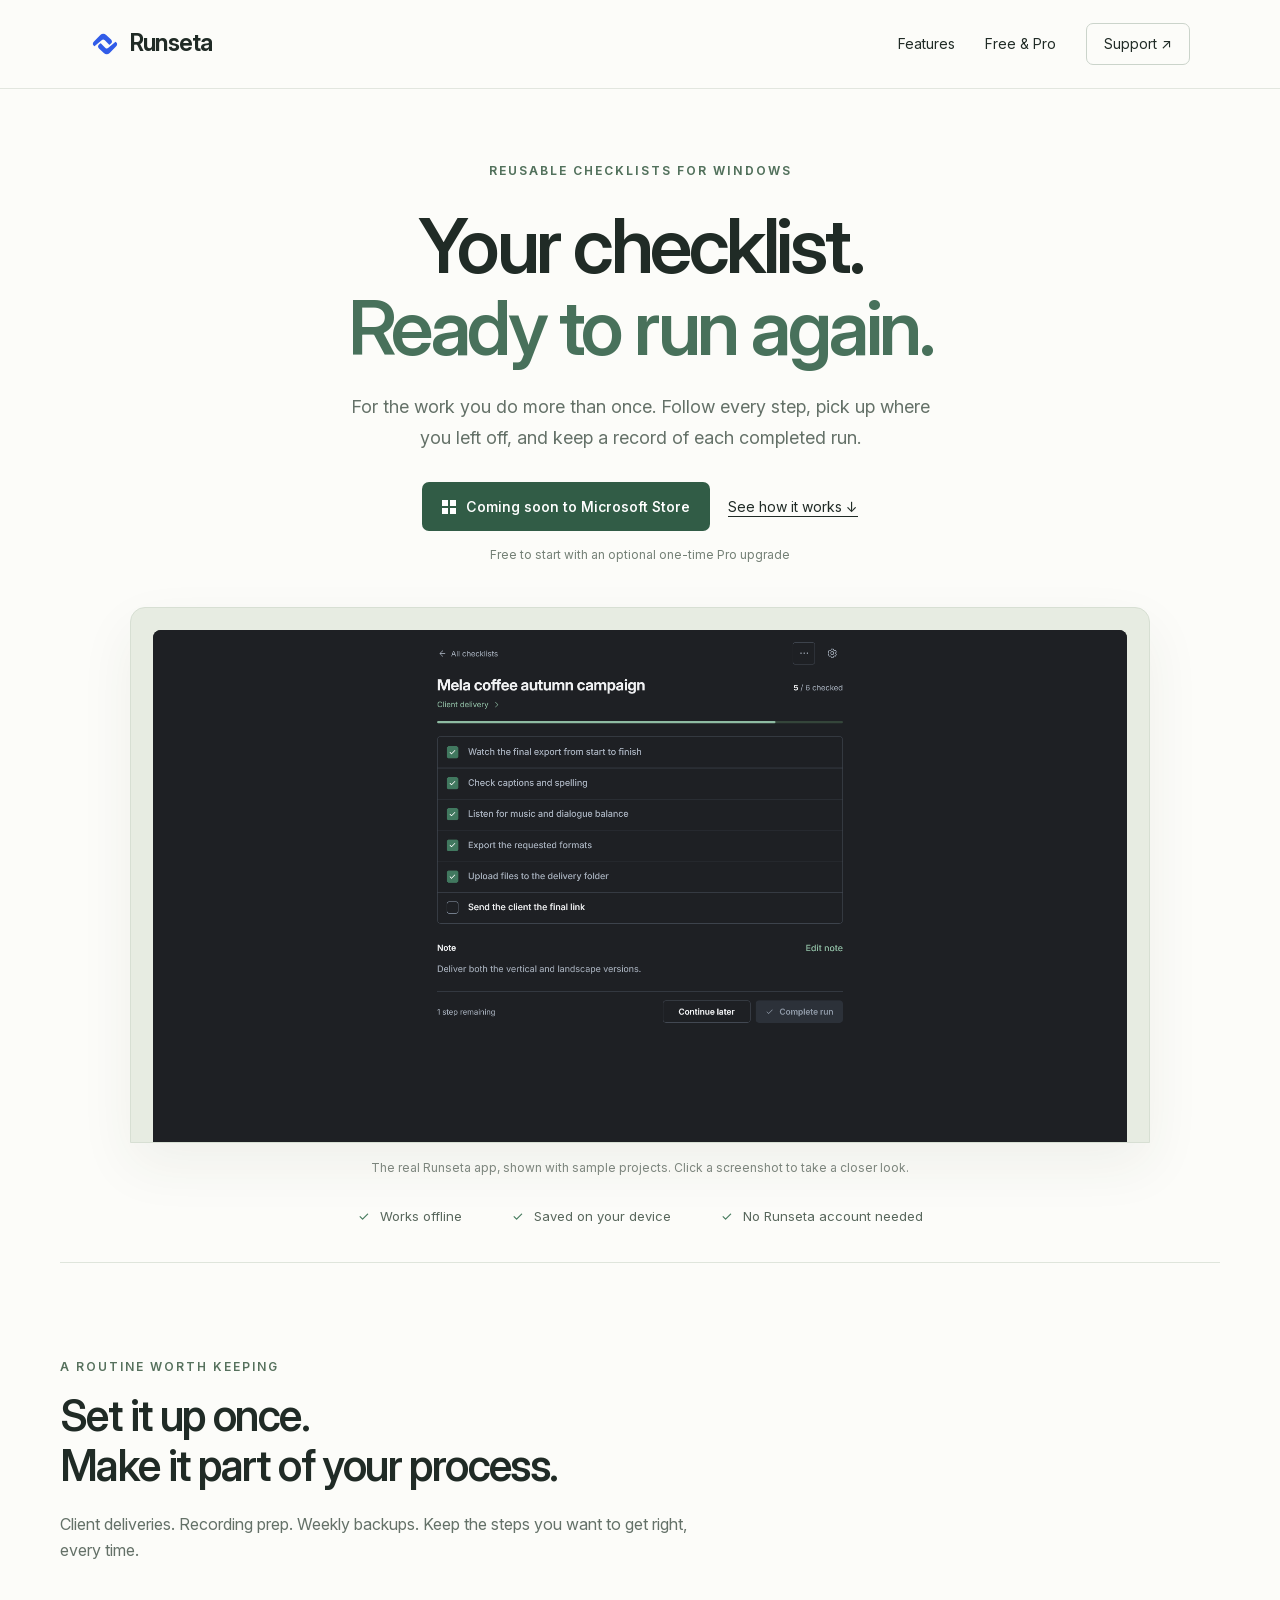
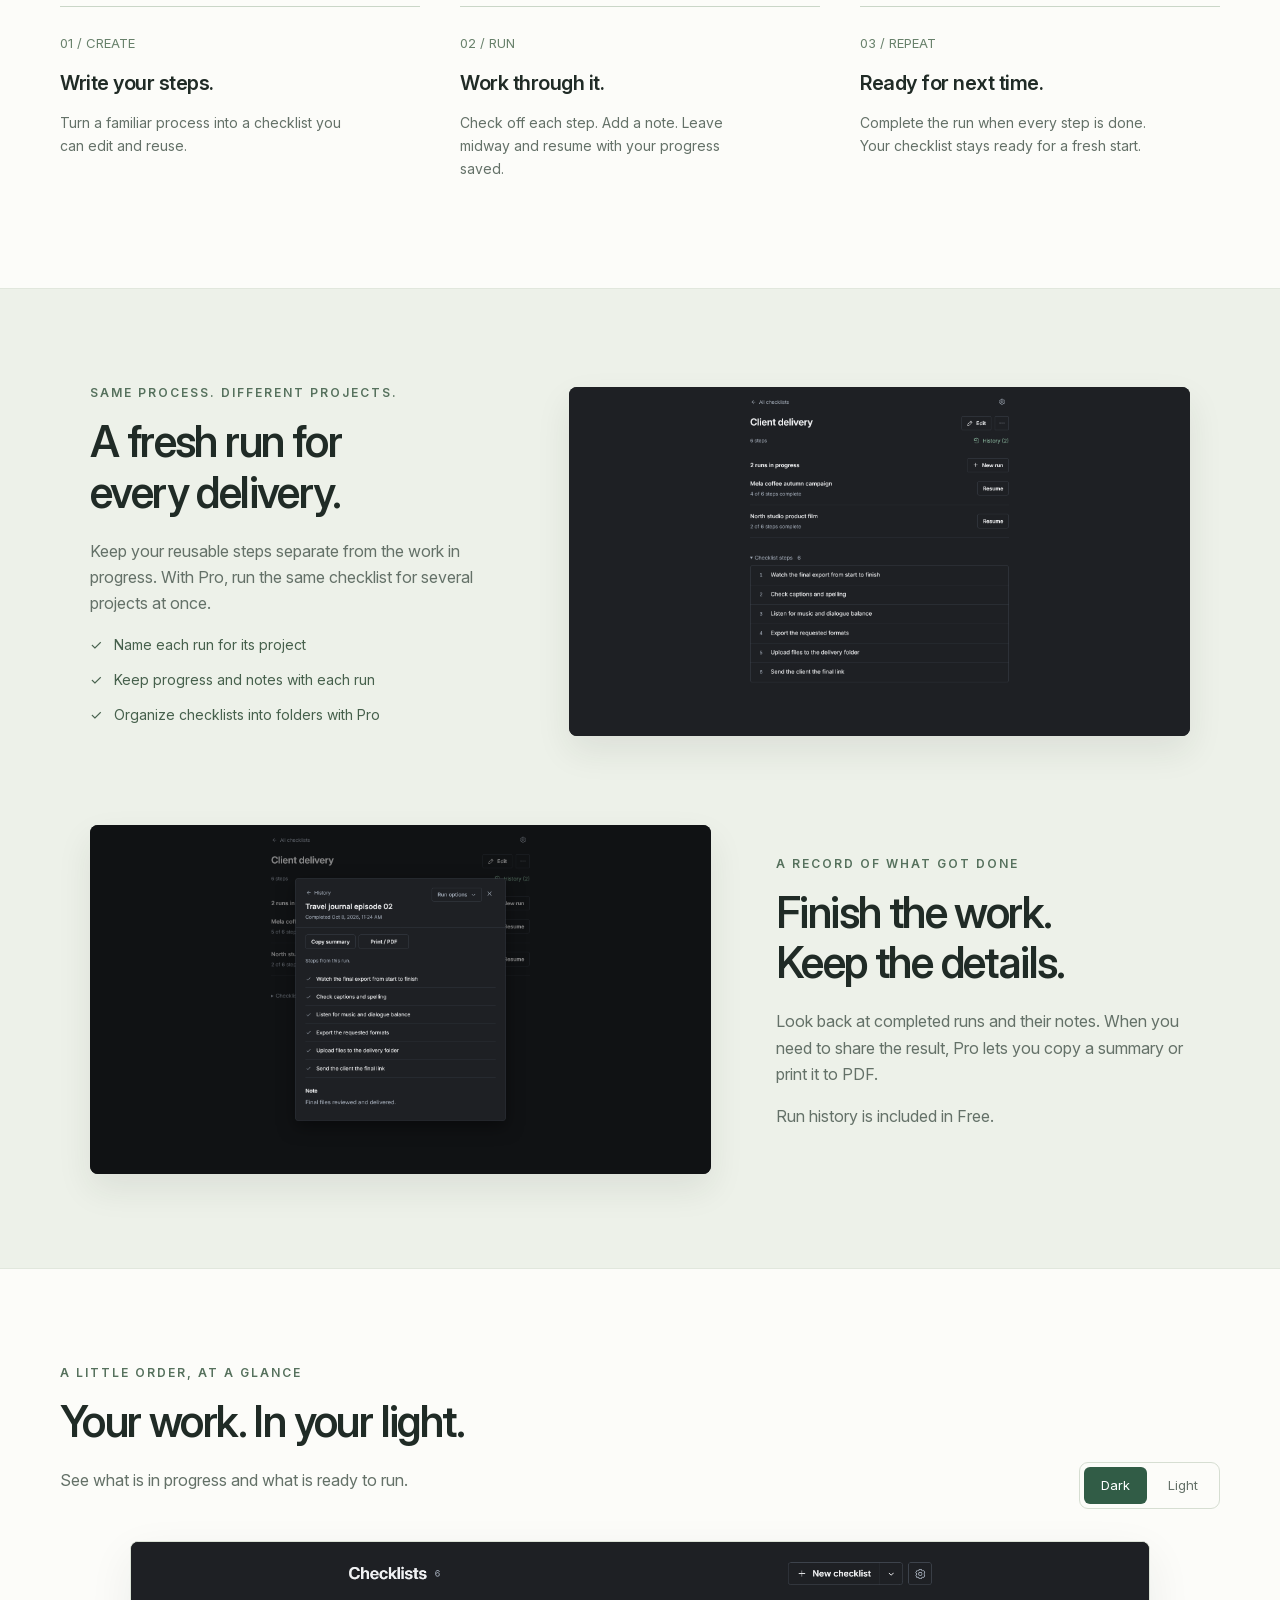
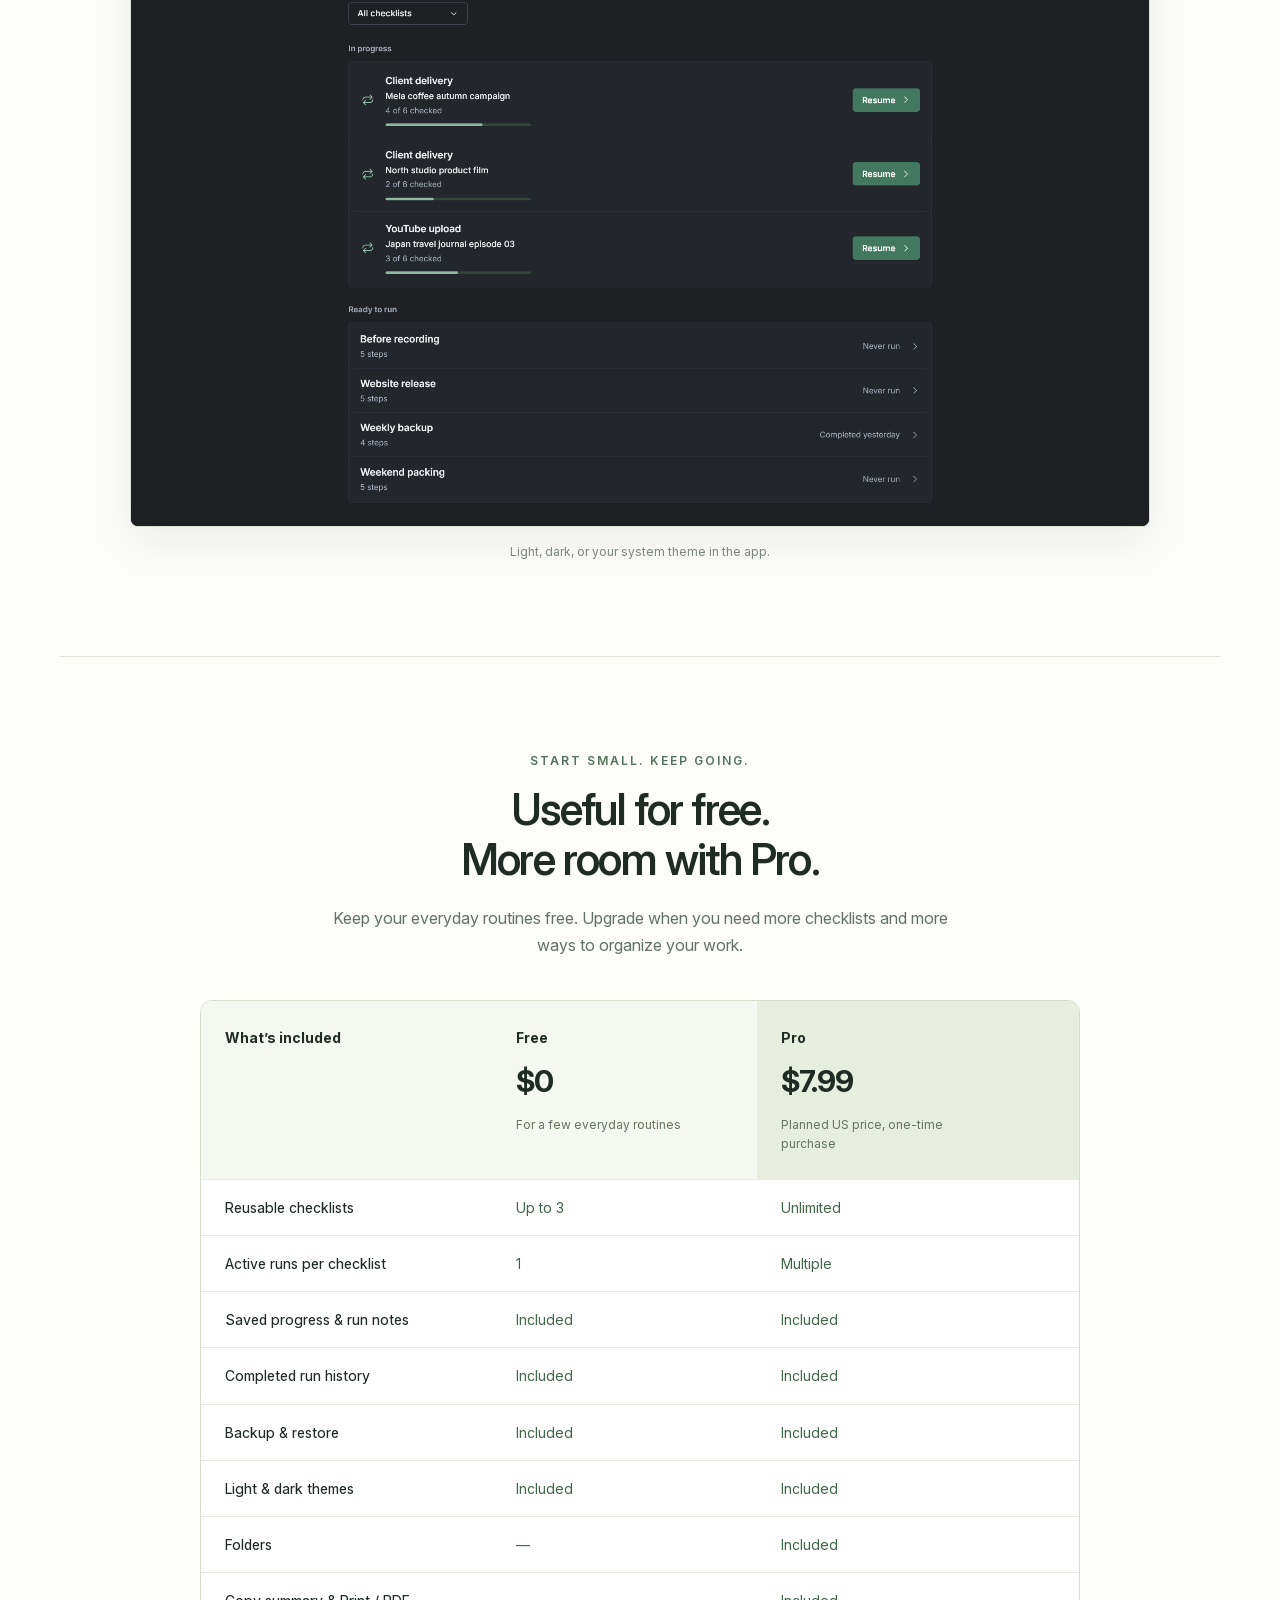
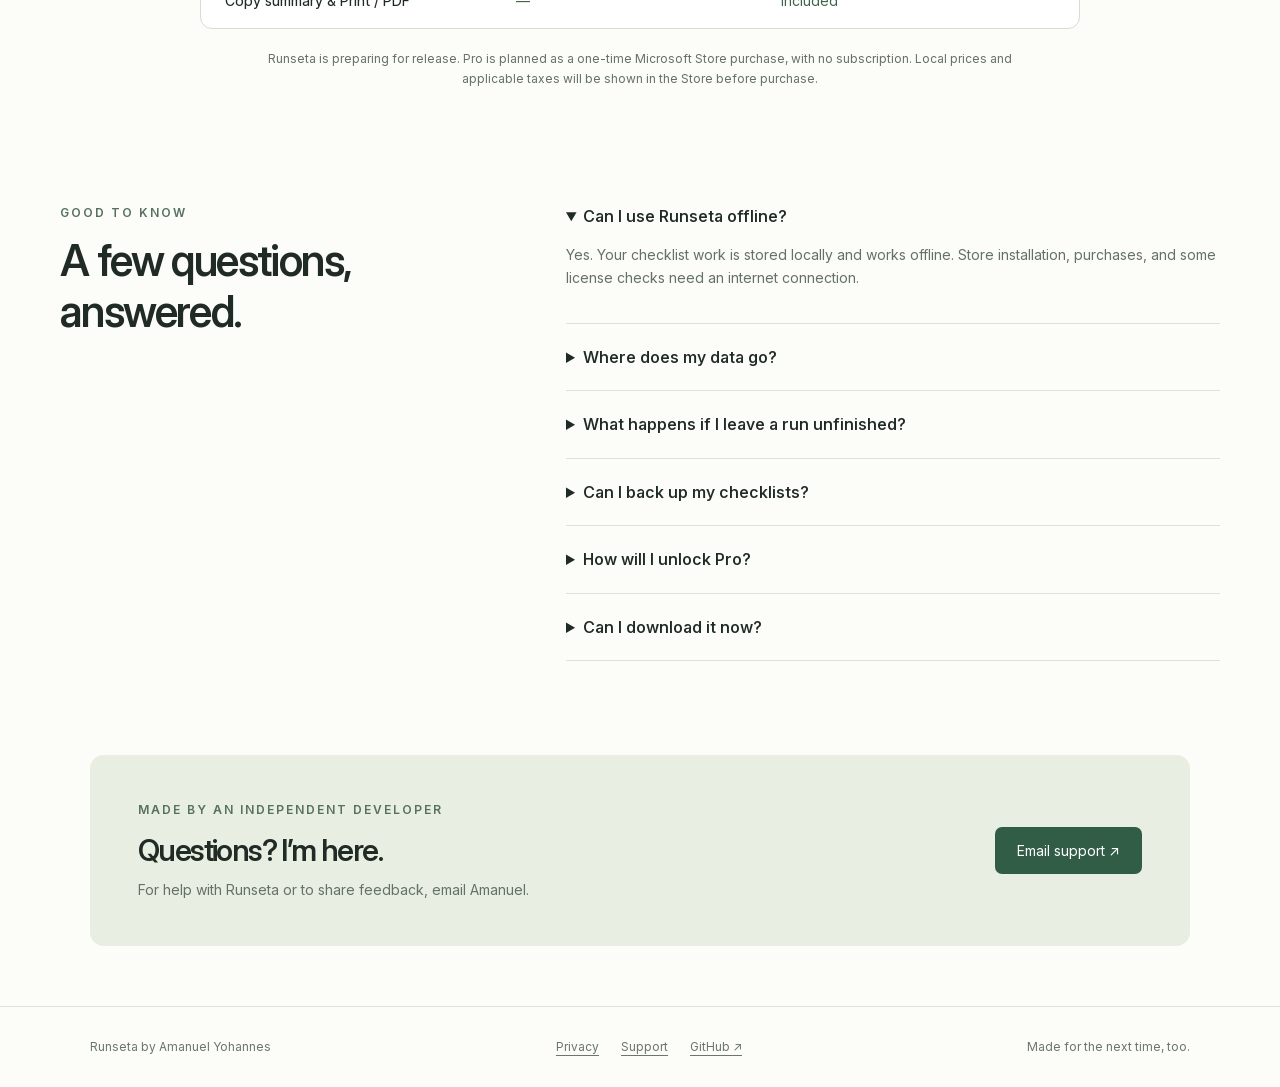
==== index.html @ ca00a410 "Add Runseta product website, screenshots and privacy policy" ====
<!doctype html><html lang="en"><head><meta charset="utf-8"><meta name="viewport" content="width=device-width,initial-scale=1"><meta name="description" content="Runseta is a reusable checklist app for Windows. Save progress, repeat your routines, and review completed runs."><meta name="theme-color" content="#fcfcf9"><title>Runseta — Your checklist. Ready to run again.</title><link rel="icon" href="assets/runseta.svg" type="image/svg+xml"><link rel="stylesheet" href="styles.css"></head><body><a class="skip" href="#main">Skip to content</a><header><nav class="wrap" aria-label="Main navigation"><a class="brand" href="index.html"><img src="assets/runseta.svg" alt="" width="30" height="30">Runseta</a><div class="navlinks"><a href="index.html#features">Features</a><a href="index.html#pricing">Free & Pro</a><a class="navsupport" href="index.html#support">Support ↗</a></div></nav></header><main id="main"><section class="hero wrap"><div class="eyebrow">Reusable checklists for Windows</div><h1>Your checklist.<br><span>Ready to run again.</span></h1><p class="intro">For the work you do more than once. Follow every step, pick up where you left off, and keep a record of each completed run.</p><div class="actions"><span class="availability"><span class="windows" aria-hidden="true"><i></i><i></i><i></i><i></i></span>Coming soon to Microsoft Store</span><a class="textlink" href="#how-it-works">See how it works ↓</a></div><div class="subtle">Free to start with an optional one-time Pro upgrade</div><div class="hero-visual"><button class="screenshot" data-zoom="assets/run.png" aria-label="Enlarge screenshot: An active client delivery run with five of six steps checked and a delivery note"><img src="assets/run.png" alt="An active client delivery run with five of six steps checked and a delivery note" loading="lazy"></button></div><p class="caption">The real Runseta app, shown with sample projects. Click a screenshot to take a closer look.</p><div class="promise"><span>Works offline</span><span>Saved on your device</span><span>No Runseta account needed</span></div></section><section id="how-it-works" class="section wrap"><div class="section-head"><div class="kicker">A routine worth keeping</div><h2>Set it up once.<br>Make it part of your process.</h2><p>Client deliveries. Recording prep. Weekly backups. Keep the steps you want to get right, every time.</p></div><div class="steps"><article class="step"><span class="number">01 / CREATE</span><h3>Write your steps.</h3><p>Turn a familiar process into a checklist you can edit and reuse.</p></article><article class="step"><span class="number">02 / RUN</span><h3>Work through it.</h3><p>Check off each step. Add a note. Leave midway and resume with your progress saved.</p></article><article class="step"><span class="number">03 / REPEAT</span><h3>Ready for next time.</h3><p>Complete the run when every step is done. Your checklist stays ready for a fresh start.</p></article></div></section><section id="features" class="section feature-band"><div class="wrap"><article class="feature"><div class="feature-copy"><div class="kicker">Same process. Different projects.</div><h2>A fresh run for<br>every delivery.</h2><p>Keep your reusable steps separate from the work in progress. With Pro, run the same checklist for several projects at once.</p><ul><li>Name each run for its project</li><li>Keep progress and notes with each run</li><li>Organize checklists into folders with Pro</li></ul></div><button class="screenshot" data-zoom="assets/details.png" aria-label="Enlarge screenshot: Client delivery checklist with two separate project runs and reusable steps"><img src="assets/details.png" alt="Client delivery checklist with two separate project runs and reusable steps" loading="lazy"></button></article><article class="feature reverse"><button class="screenshot" data-zoom="assets/history.png" aria-label="Enlarge screenshot: Completed run showing all checked steps, a note, Copy summary and Print / PDF"><img src="assets/history.png" alt="Completed run showing all checked steps, a note, Copy summary and Print / PDF" loading="lazy"></button><div class="feature-copy"><div class="kicker">A record of what got done</div><h2>Finish the work.<br>Keep the details.</h2><p>Look back at completed runs and their notes. When you need to share the result, Pro lets you copy a summary or print it to PDF.</p><p>Run history is included in Free.</p></div></article></div></section><section class="section wrap gallery"><div class="galleryhead"><div class="section-head"><div class="kicker">A little order, at a glance</div><h2>Your work. In your light.</h2><p>See what is in progress and what is ready to run.</p></div><div class="theme-controls" aria-label="Screenshot appearance"><button data-theme="dark" aria-pressed="true">Dark</button><button data-theme="light" aria-pressed="false">Light</button></div></div><button id="home-shot" class="screenshot" data-zoom="assets/home-dark.png" aria-label="Enlarge dark theme home screenshot"><img id="home-image" src="assets/home-dark.png" alt="Runseta home in dark theme showing active projects and ready checklists" loading="lazy"></button><p class="caption">Light, dark, or your system theme in the app.</p></section><section id="pricing" class="section wrap pricing"><div class="section-head"><div class="kicker">Start small. Keep going.</div><h2>Useful for free.<br>More room with Pro.</h2><p>Keep your everyday routines free. Upgrade when you need more checklists and more ways to organize your work.</p></div><div class="tablebox"><table><thead><tr><th scope="col">What’s included</th><th scope="col">Free<span class="price">$0</span><small>For a few everyday routines</small></th><th scope="col">Pro<span class="price">$7.99</span><small>Planned US price, one-time purchase</small></th></tr></thead><tbody><tr><th scope="row">Reusable checklists</th><td>Up to 3</td><td>Unlimited</td></tr><tr><th scope="row">Active runs per checklist</th><td>1</td><td>Multiple</td></tr><tr><th scope="row">Saved progress & run notes</th><td>Included</td><td>Included</td></tr><tr><th scope="row">Completed run history</th><td>Included</td><td>Included</td></tr><tr><th scope="row">Backup & restore</th><td>Included</td><td>Included</td></tr><tr><th scope="row">Light & dark themes</th><td>Included</td><td>Included</td></tr><tr><th scope="row">Folders</th><td>—</td><td>Included</td></tr><tr><th scope="row">Copy summary & Print / PDF</th><td>—</td><td>Included</td></tr></tbody></table></div><p class="pricingnote">Runseta is preparing for release. Pro is planned as a one-time Microsoft Store purchase, with no subscription. Local prices and applicable taxes will be shown in the Store before purchase.</p></section><section class="section wrap faq"><div><div class="kicker">Good to know</div><h2>A few questions,<br>answered.</h2></div><div><details open><summary>Can I use Runseta offline?</summary><p>Yes. Your checklist work is stored locally and works offline. Store installation, purchases, and some license checks need an internet connection.</p></details><details><summary>Where does my data go?</summary><p>Your checklists, notes, and run history stay on your device. Runseta does not automatically upload that content to a developer server and does not have its own cloud sync. See the <a href="privacy.html">privacy policy</a> for details.</p></details><details><summary>What happens if I leave a run unfinished?</summary><p>Your progress is saved. Come back and resume the run when you are ready. A run can only be completed after every step is checked.</p></details><details><summary>Can I back up my checklists?</summary><p>Yes. Backup and restore are available in both Free and Pro. Keep your exported backup somewhere safe if you want to restore your data later.</p></details><details><summary>How will I unlock Pro?</summary><p>After release, use the upgrade option inside Runseta to purchase Pro through Microsoft Store. The app checks your Store license to unlock the Pro features.</p></details><details><summary>Can I download it now?</summary><p>The Microsoft Store release is being prepared. This page will link to the listing when it is available publicly.</p></details></div></section><section id="support" class="wrap"><div class="support"><div><div class="kicker">Made by an independent developer</div><h2>Questions? I’m here.</h2><p>For help with Runseta or to share feedback, email Amanuel.</p></div><a href="mailto:serviceamanuel@gmail.com?subject=Runseta%20support">Email support ↗</a></div></section></main><dialog id="viewer" aria-label="Enlarged Runseta screenshot"><button id="close-viewer" autofocus>Close ×</button><img id="viewer-image" alt=""></dialog><footer><div class="wrap footerline"><span>Runseta by Amanuel Yohannes</span><div class="footerlinks"><a href="privacy.html">Privacy</a><a href="mailto:serviceamanuel@gmail.com">Support</a><a href="https://github.com/zematools">GitHub ↗</a></div><span>Made for the next time, too.</span></div></footer><script src="site.js" defer></script></body></html>
---- styles.css ----
@font-face{font-family:Inter;src:url(assets/InterVariable.woff2) format('woff2');font-display:swap}*{box-sizing:border-box}html{scroll-behavior:smooth;scroll-padding-top:100px}body{margin:0;background:#fcfcf9;color:#202b26;font-family:Inter,Segoe UI,sans-serif;font-size:16px;line-height:1.65}a{color:inherit;text-underline-offset:4px}button{font:inherit;cursor:pointer}img{max-width:100%;display:block}button,a{-webkit-tap-highlight-color:transparent}a:focus-visible,button:focus-visible,summary:focus-visible{outline:3px solid #315ce8;outline-offset:5px}.wrap{max-width:1160px;margin:auto;padding:0 30px}.skip{position:absolute;left:20px;top:-100px;background:white;padding:12px;z-index:10}.skip:focus{top:15px}header{border-bottom:1px solid #e2e6df;background:#fcfcf9}nav{height:88px;display:flex;align-items:center;justify-content:space-between;gap:20px}.brand{display:flex;align-items:center;gap:10px;text-decoration:none;font-weight:650;font-size:23px;letter-spacing:-.8px}.brand img{width:30px;height:30px}.navlinks{display:flex;align-items:center;gap:30px;font-size:14px}.navlinks a{text-decoration:none}.navlinks a:hover{color:#3d715b}.navlinks .navsupport{border:1px solid #cbd4cb;border-radius:7px;padding:8px 17px}.hero{text-align:center;padding:72px 0 0}.eyebrow{font-size:12px;font-weight:650;letter-spacing:2px;text-transform:uppercase;color:#52715c}h1{font-size:clamp(44px,6vw,76px);line-height:1.08;letter-spacing:-3.5px;font-weight:580;margin:23px 0}h1 span{color:#48715b}p{color:#647168}.intro{max-width:590px;margin:0 auto;font-size:18px;line-height:1.75}.actions{display:flex;justify-content:center;gap:18px;align-items:center;flex-wrap:wrap;margin:28px 0 14px}.availability{display:inline-flex;align-items:center;gap:10px;background:#315c46;color:white;padding:13px 20px;border-radius:7px;font-size:14px;font-weight:550}.windows{display:grid;grid-template-columns:repeat(2,6px);gap:2px}.windows i{background:currentColor;width:6px;height:6px}.textlink{font-size:14px}.subtle{font-size:12px;color:#748076}.hero-visual{margin:42px auto 0;max-width:1020px;padding:22px 22px 0;border:1px solid #d7dfd3;border-radius:15px 15px 0 0;background:#e7ece2;box-shadow:0 22px 55px #293b2310}.screenshot{width:100%;border:0;padding:0;display:block;background:#1e2023;border-radius:8px;overflow:hidden;text-align:inherit}.hero-visual .screenshot{border-radius:8px 8px 0 0}.hero-visual img{width:100%;aspect-ratio:1.9;object-fit:cover;object-position:top}.caption{text-align:center;font-size:12px;margin:15px 0 0;color:#7c857d}.promise{display:flex;justify-content:center;gap:50px;padding:28px 0 34px;border-bottom:1px solid #dfe5dc;font-size:13px;color:#58675c}.promise span:before{content:'✓';margin-right:10px;color:#407759}.section{padding:94px 0}.section-head{max-width:650px;margin-bottom:42px}.kicker{font-size:12px;text-transform:uppercase;letter-spacing:2px;font-weight:600;color:#56715d;margin-bottom:13px}h2{font-size:clamp(30px,4vw,43px);line-height:1.18;font-weight:570;letter-spacing:-1.6px;margin:0 0 20px}h3{font-size:20px;line-height:1.35;letter-spacing:-.5px;font-weight:600;margin:15px 0 10px}.steps{display:grid;grid-template-columns:repeat(3,1fr);gap:40px}.step{border-top:1px solid #cad6c8;padding-top:22px}.number{font-size:13px;color:#68816b}.step p{font-size:14px;max-width:300px}.feature-band{background:#edf1e9;border-top:1px solid #e1e7dd;border-bottom:1px solid #e1e7dd}.feature{display:grid;grid-template-columns:.8fr 1.2fr;gap:65px;align-items:center}.feature+.feature{margin-top:85px}.feature.reverse{grid-template-columns:1.2fr .8fr}.feature p{font-size:16px}.feature .screenshot{box-shadow:0 15px 35px #25342616}.feature ul{list-style:none;padding:0;font-size:14px;color:#46604c}.feature li{margin:12px 0}.feature li:before{content:'✓';padding-right:12px}.galleryhead{display:flex;align-items:end;justify-content:space-between;gap:20px;margin-bottom:32px}.galleryhead .section-head{margin:0}.theme-controls{display:flex;gap:4px;padding:4px;border:1px solid #d6ded2;border-radius:9px}.theme-controls button{border:0;background:transparent;padding:8px 17px;border-radius:6px;font-size:13px;color:#647168}.theme-controls button[aria-pressed=true]{background:#315c46;color:white}.gallery .screenshot{max-width:1020px;margin:auto;box-shadow:0 15px 45px #20302412;border:1px solid #dbe2d6}.gallery .screenshot img{width:100%}.pricing{border-top:1px solid #dfe5dc}.pricing .section-head{text-align:center;margin:0 auto 42px}.tablebox{max-width:880px;margin:auto;border:1px solid #d5ddcf;border-radius:12px;overflow:hidden;background:white}table{width:100%;border-collapse:collapse;text-align:left;font-size:14px}th,td{padding:16px 24px;border-bottom:1px solid #e7ebe3}thead th{padding:25px 24px;background:#f5f7f1;vertical-align:top}thead th:nth-child(3){background:#e7eedf}th small{display:block;font-weight:400;color:#657460;font-size:12px;max-width:210px}.price{font-size:30px;letter-spacing:-1px;display:block;margin:8px 0}tbody th{font-weight:450}tbody td{color:#426449}tbody tr:last-child>*{border-bottom:0}.pricingnote{text-align:center;font-size:12px;max-width:750px;margin:20px auto 0}.faq{padding-top:20px;display:grid;grid-template-columns:.8fr 1.2fr;gap:70px}.faq details{border-bottom:1px solid #dbe2d6;padding:20px 0}.faq summary{font-weight:550;cursor:pointer;padding-right:15px}.faq details:first-child{padding-top:0}.faq p{font-size:14px}.support{background:#e8eee1;border-radius:14px;padding:45px 48px;display:flex;align-items:center;justify-content:space-between;gap:30px;margin-bottom:60px}.support h2{font-size:30px;margin-bottom:10px}.support p{margin:0;font-size:14px}.support a{white-space:nowrap;background:#315c46;color:white;text-decoration:none;padding:12px 22px;border-radius:7px;font-size:14px}footer{border-top:1px solid #dde4d7;padding:30px 0}.footerline{display:flex;justify-content:space-between;gap:24px;align-items:center;font-size:12px;color:#6c776b}.footerlinks{display:flex;gap:22px}.legal{max-width:780px;margin:auto;padding:70px 30px}.legal h1{font-size:44px;letter-spacing:-2px}.legal h2{font-size:23px;margin-top:35px;letter-spacing:-.5px}.legal p,.legal li{font-size:15px}.legal .kicker{margin-top:25px}dialog{border:0;border-radius:12px;padding:50px 15px 15px;max-width:95vw;max-height:95vh;background:#171b18;color:white}dialog::backdrop{background:#111b16db}dialog img{max-height:80vh;max-width:90vw;object-fit:contain}dialog button{position:absolute;right:16px;top:9px;background:transparent;color:white;border:1px solid #657465;border-radius:5px;padding:4px 12px}.noscript{font-size:12px;text-align:center}@media(max-width:760px){.wrap{padding:0 20px}nav{height:74px}.navlinks{gap:16px}.navlinks .navsupport{display:none}.hero{padding-top:48px}h1{letter-spacing:-2px}.intro{font-size:16px}.hero-visual{padding:10px 10px 0;margin-top:30px}.hero-visual img{aspect-ratio:auto;object-fit:contain}.promise{gap:15px;font-size:11px;flex-wrap:wrap}.section{padding:62px 0}.steps{grid-template-columns:1fr;gap:22px}.step p{max-width:none}.feature,.feature.reverse,.faq{grid-template-columns:1fr;gap:25px}.feature.reverse .feature-copy{grid-row:1}.feature+.feature{margin-top:55px}.galleryhead{align-items:start;flex-direction:column}.support{padding:30px 24px;align-items:start;flex-direction:column}.footerline{align-items:start;flex-direction:column}.tablebox{overflow-x:auto}th,td{padding:14px 12px;font-size:12px}thead th{padding:20px 12px}.price{font-size:25px}.faq{padding-top:10px}.legal h1{font-size:36px}}@media(prefers-reduced-motion:reduce){html{scroll-behavior:auto}}
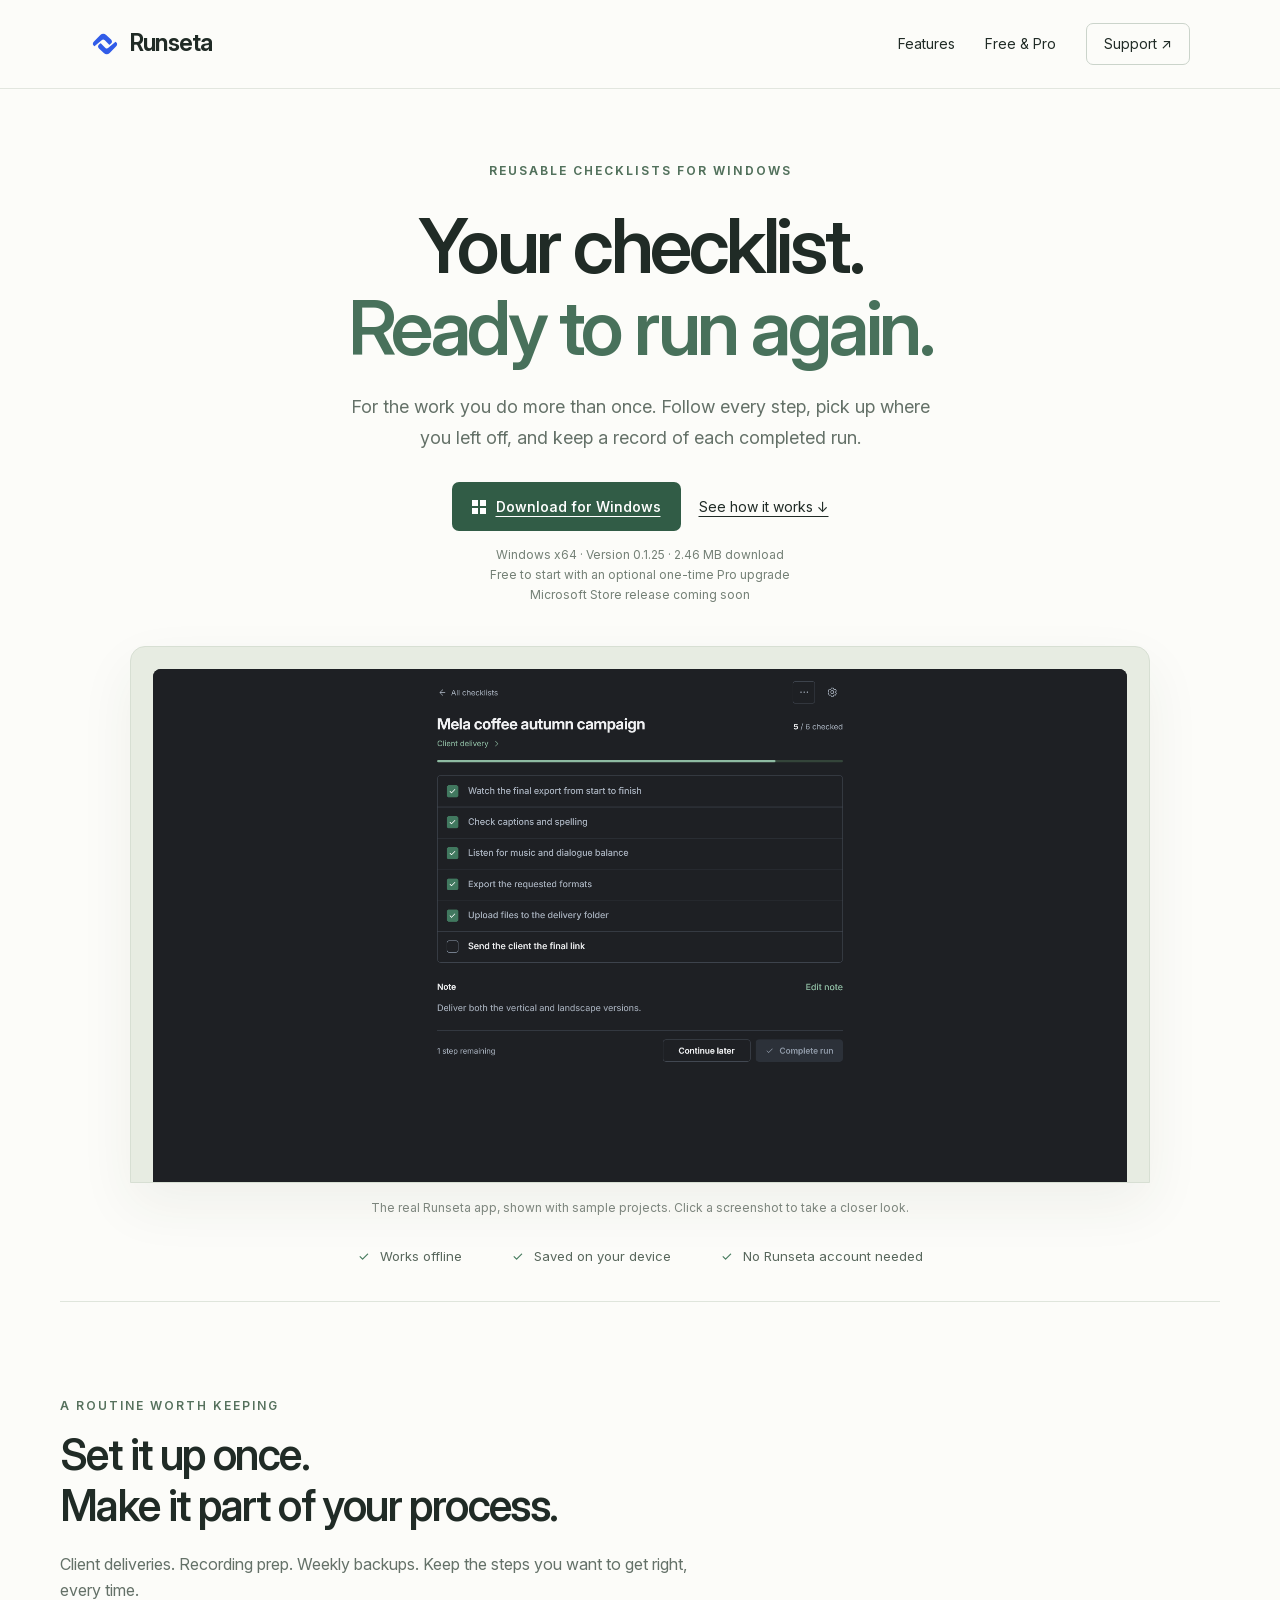
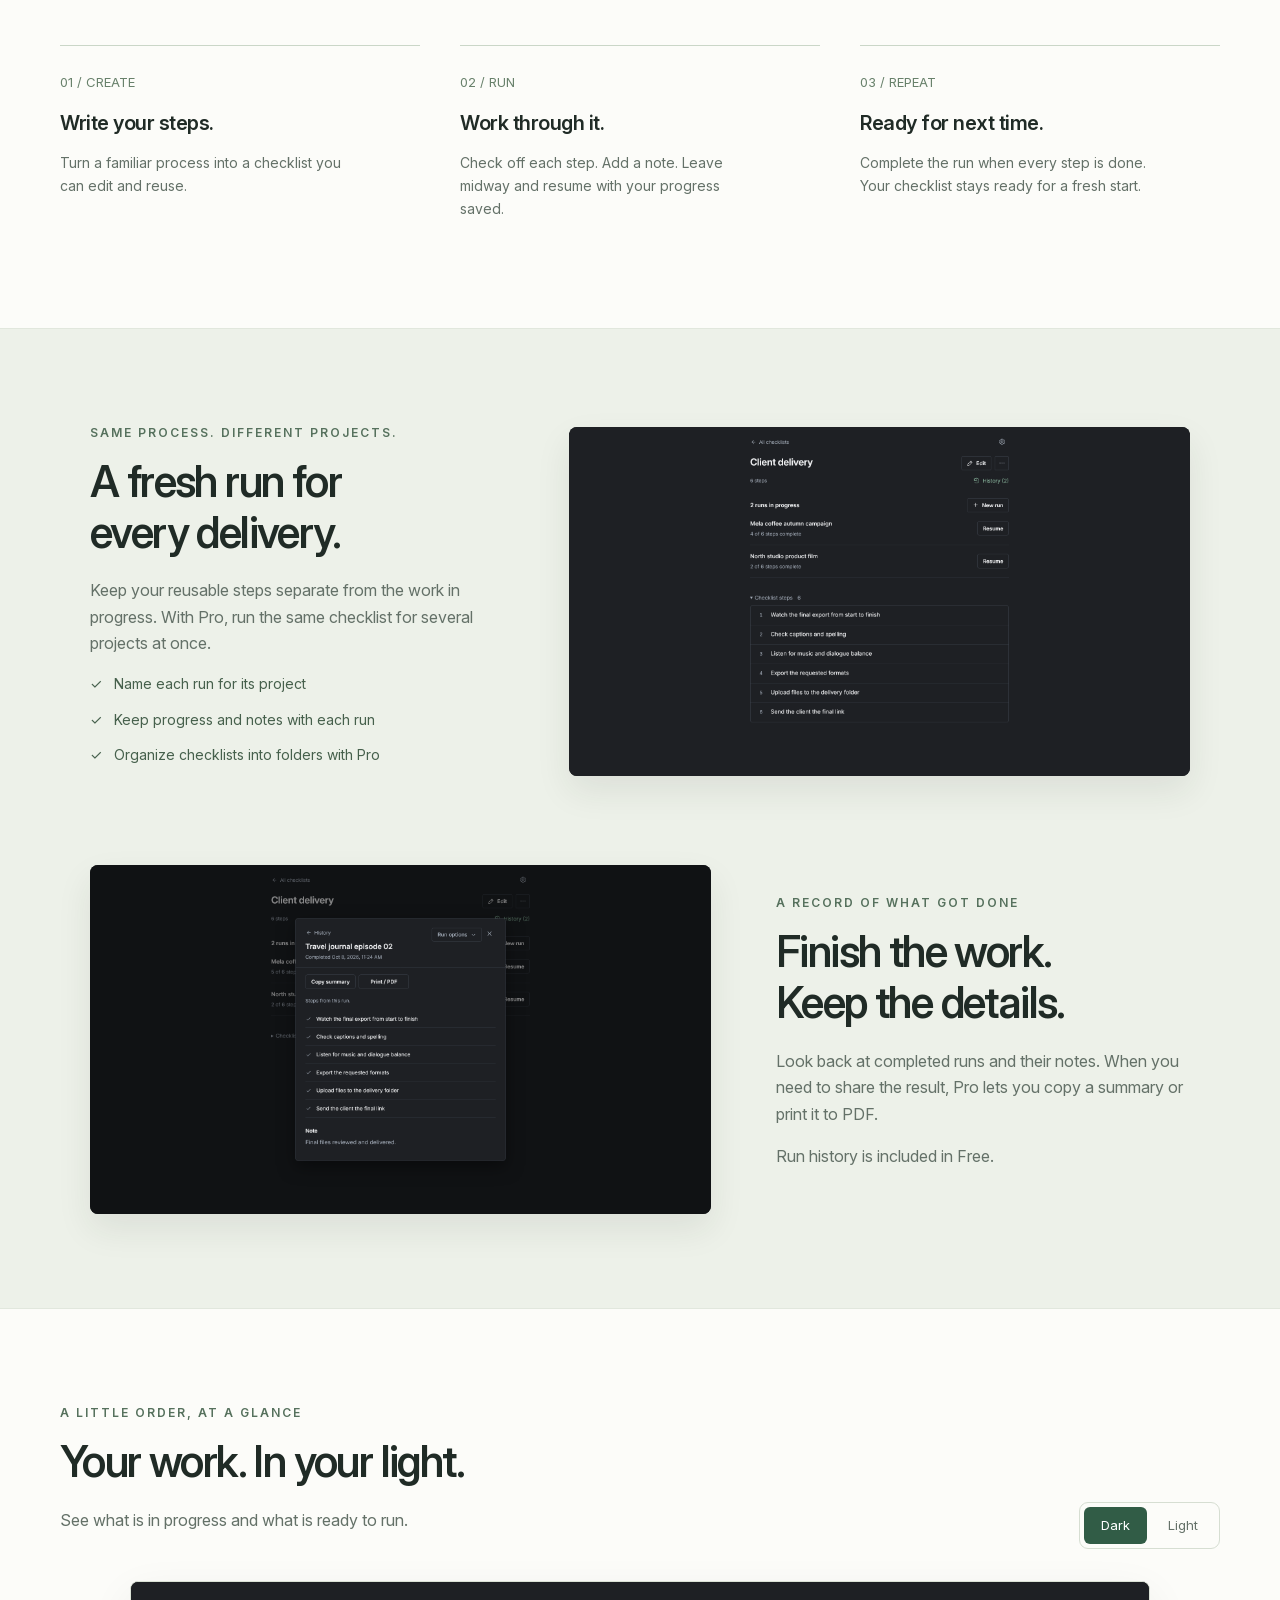
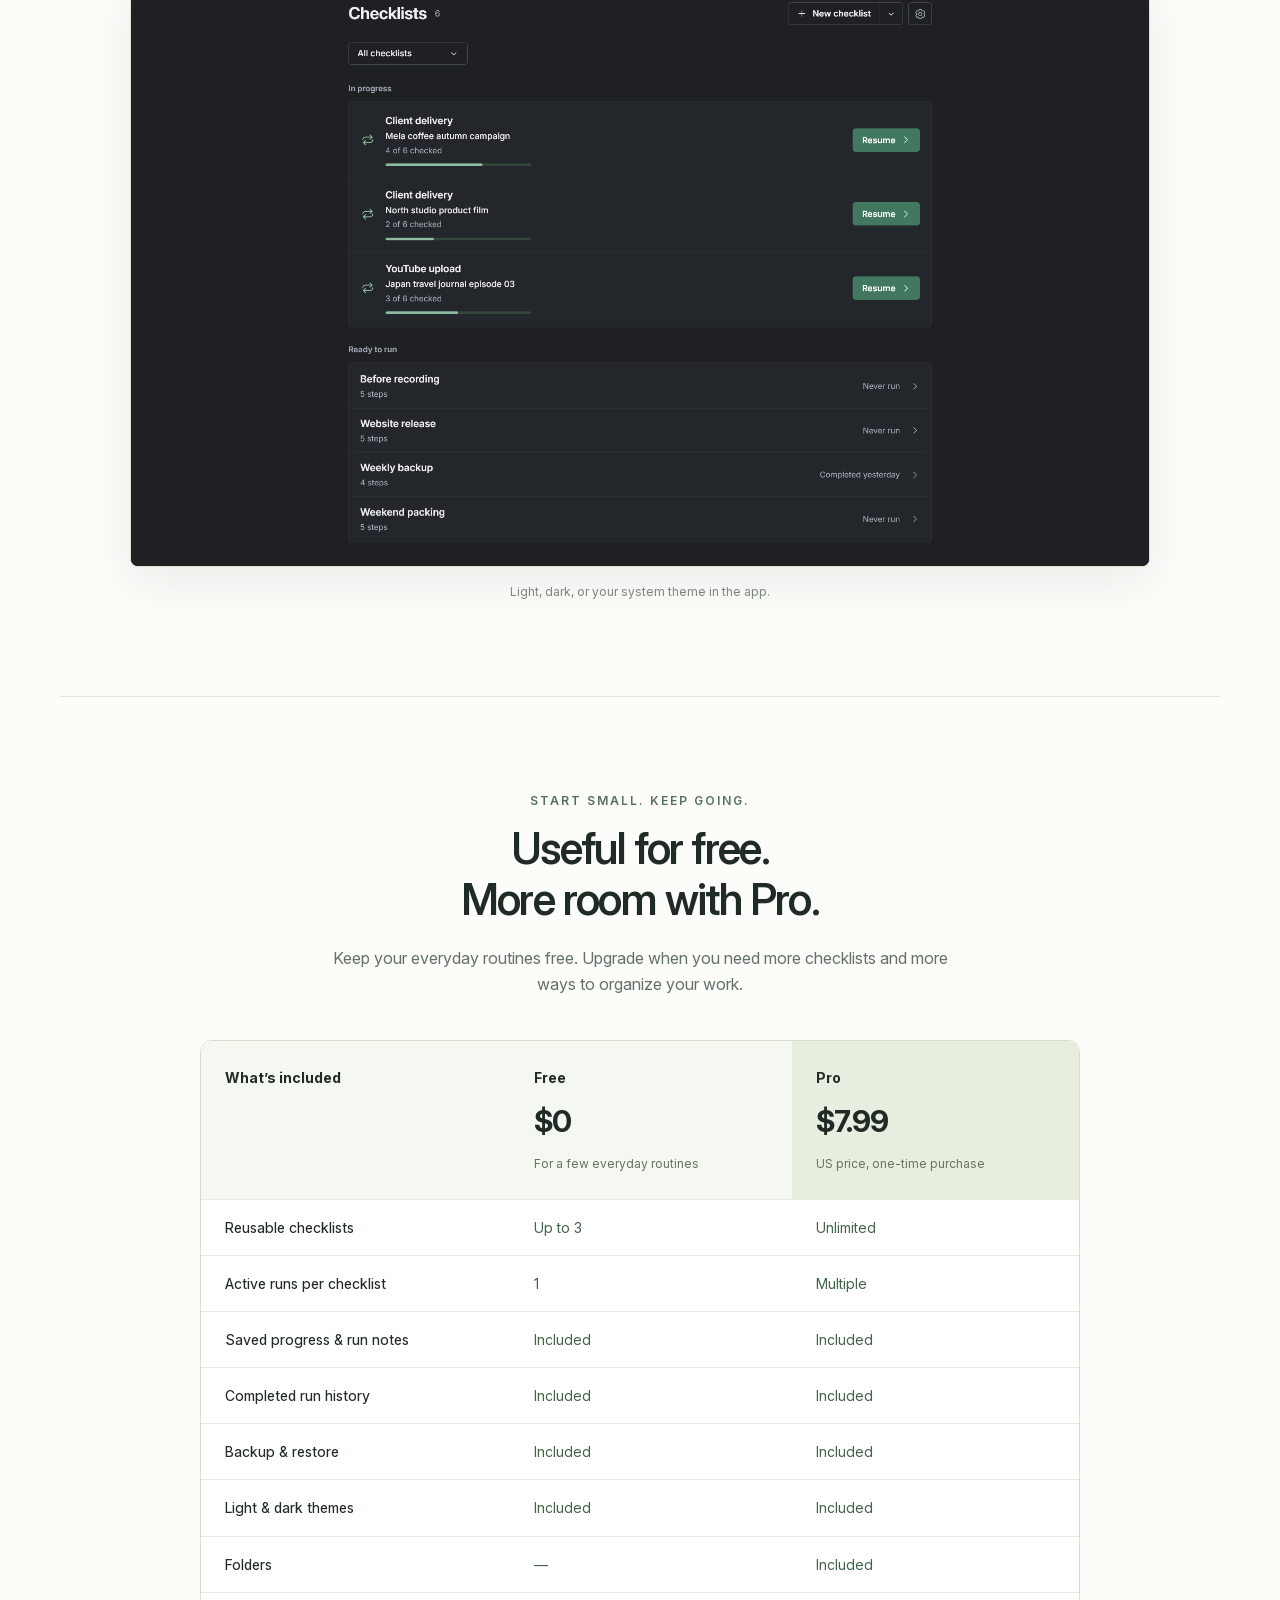
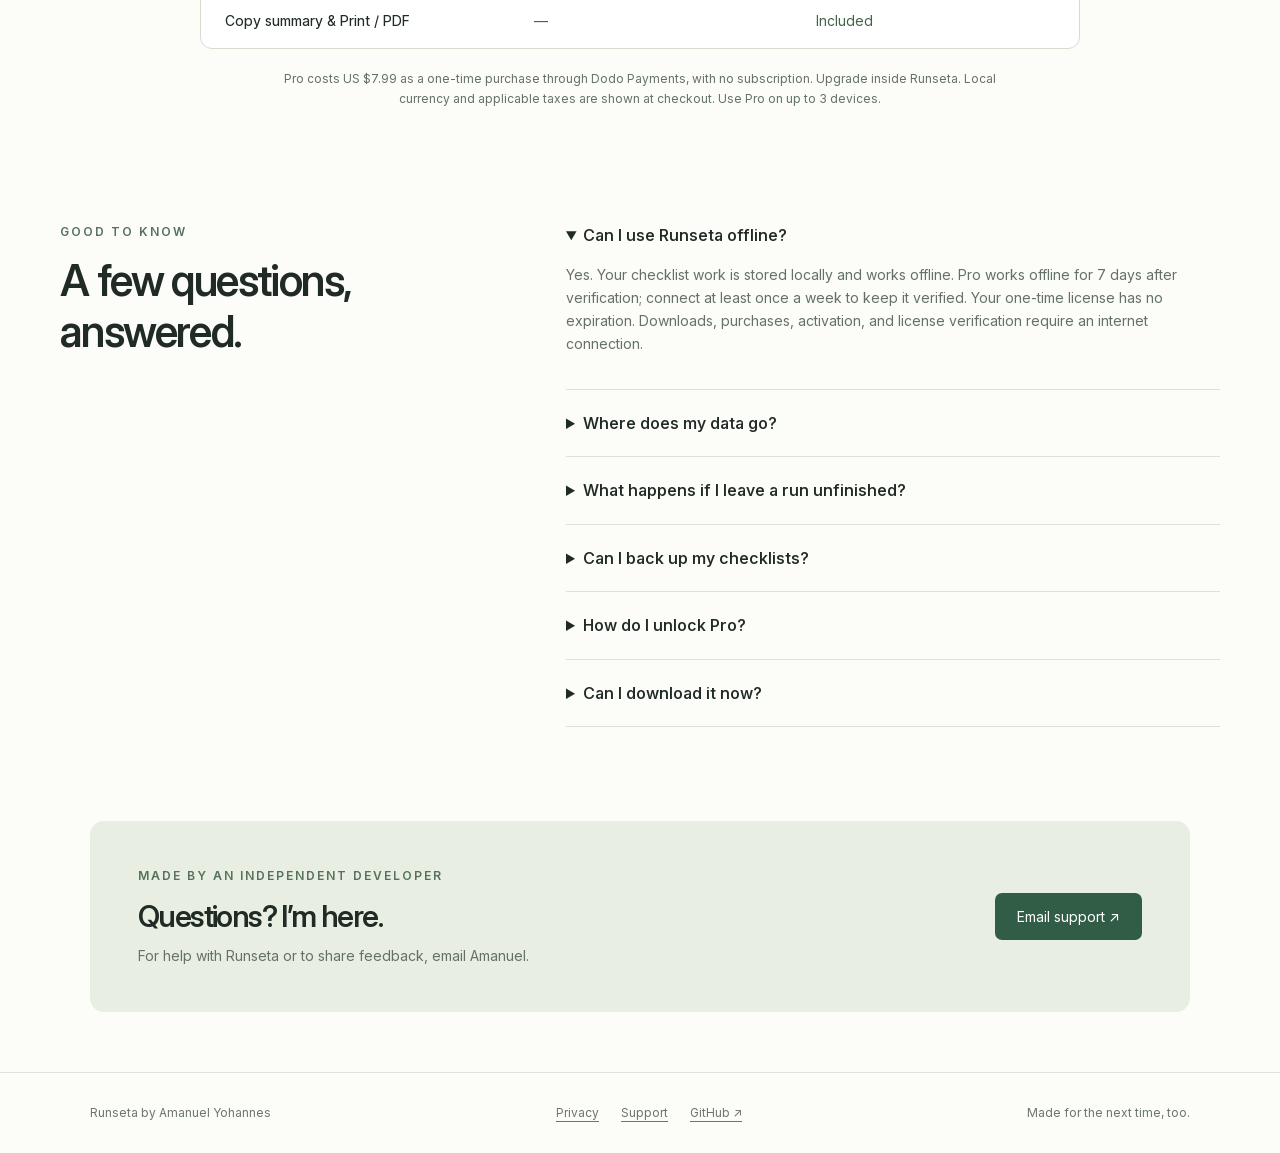
==== commit adc0da6e: "Prepare Runseta 0.1.25 download and Dodo product copy" ====
--- a/index.html
+++ b/index.html
@@ -1 +1 @@
-<!doctype html><html lang="en"><head><meta charset="utf-8"><meta name="viewport" content="width=device-width,initial-scale=1"><meta name="description" content="Runseta is a reusable checklist app for Windows. Save progress, repeat your routines, and review completed runs."><meta name="theme-color" content="#fcfcf9"><title>Runseta — Your checklist. Ready to run again.</title><link rel="icon" href="assets/runseta.svg" type="image/svg+xml"><link rel="stylesheet" href="styles.css"></head><body><a class="skip" href="#main">Skip to content</a><header><nav class="wrap" aria-label="Main navigation"><a class="brand" href="index.html"><img src="assets/runseta.svg" alt="" width="30" height="30">Runseta</a><div class="navlinks"><a href="index.html#features">Features</a><a href="index.html#pricing">Free & Pro</a><a class="navsupport" href="index.html#support">Support ↗</a></div></nav></header><main id="main"><section class="hero wrap"><div class="eyebrow">Reusable checklists for Windows</div><h1>Your checklist.<br><span>Ready to run again.</span></h1><p class="intro">For the work you do more than once. Follow every step, pick up where you left off, and keep a record of each completed run.</p><div class="actions"><span class="availability"><span class="windows" aria-hidden="true"><i></i><i></i><i></i><i></i></span>Coming soon to Microsoft Store</span><a class="textlink" href="#how-it-works">See how it works ↓</a></div><div class="subtle">Free to start with an optional one-time Pro upgrade</div><div class="hero-visual"><button class="screenshot" data-zoom="assets/run.png" aria-label="Enlarge screenshot: An active client delivery run with five of six steps checked and a delivery note"><img src="assets/run.png" alt="An active client delivery run with five of six steps checked and a delivery note" loading="lazy"></button></div><p class="caption">The real Runseta app, shown with sample projects. Click a screenshot to take a closer look.</p><div class="promise"><span>Works offline</span><span>Saved on your device</span><span>No Runseta account needed</span></div></section><section id="how-it-works" class="section wrap"><div class="section-head"><div class="kicker">A routine worth keeping</div><h2>Set it up once.<br>Make it part of your process.</h2><p>Client deliveries. Recording prep. Weekly backups. Keep the steps you want to get right, every time.</p></div><div class="steps"><article class="step"><span class="number">01 / CREATE</span><h3>Write your steps.</h3><p>Turn a familiar process into a checklist you can edit and reuse.</p></article><article class="step"><span class="number">02 / RUN</span><h3>Work through it.</h3><p>Check off each step. Add a note. Leave midway and resume with your progress saved.</p></article><article class="step"><span class="number">03 / REPEAT</span><h3>Ready for next time.</h3><p>Complete the run when every step is done. Your checklist stays ready for a fresh start.</p></article></div></section><section id="features" class="section feature-band"><div class="wrap"><article class="feature"><div class="feature-copy"><div class="kicker">Same process. Different projects.</div><h2>A fresh run for<br>every delivery.</h2><p>Keep your reusable steps separate from the work in progress. With Pro, run the same checklist for several projects at once.</p><ul><li>Name each run for its project</li><li>Keep progress and notes with each run</li><li>Organize checklists into folders with Pro</li></ul></div><button class="screenshot" data-zoom="assets/details.png" aria-label="Enlarge screenshot: Client delivery checklist with two separate project runs and reusable steps"><img src="assets/details.png" alt="Client delivery checklist with two separate project runs and reusable steps" loading="lazy"></button></article><article class="feature reverse"><button class="screenshot" data-zoom="assets/history.png" aria-label="Enlarge screenshot: Completed run showing all checked steps, a note, Copy summary and Print / PDF"><img src="assets/history.png" alt="Completed run showing all checked steps, a note, Copy summary and Print / PDF" loading="lazy"></button><div class="feature-copy"><div class="kicker">A record of what got done</div><h2>Finish the work.<br>Keep the details.</h2><p>Look back at completed runs and their notes. When you need to share the result, Pro lets you copy a summary or print it to PDF.</p><p>Run history is included in Free.</p></div></article></div></section><section class="section wrap gallery"><div class="galleryhead"><div class="section-head"><div class="kicker">A little order, at a glance</div><h2>Your work. In your light.</h2><p>See what is in progress and what is ready to run.</p></div><div class="theme-controls" aria-label="Screenshot appearance"><button data-theme="dark" aria-pressed="true">Dark</button><button data-theme="light" aria-pressed="false">Light</button></div></div><button id="home-shot" class="screenshot" data-zoom="assets/home-dark.png" aria-label="Enlarge dark theme home screenshot"><img id="home-image" src="assets/home-dark.png" alt="Runseta home in dark theme showing active projects and ready checklists" loading="lazy"></button><p class="caption">Light, dark, or your system theme in the app.</p></section><section id="pricing" class="section wrap pricing"><div class="section-head"><div class="kicker">Start small. Keep going.</div><h2>Useful for free.<br>More room with Pro.</h2><p>Keep your everyday routines free. Upgrade when you need more checklists and more ways to organize your work.</p></div><div class="tablebox"><table><thead><tr><th scope="col">What’s included</th><th scope="col">Free<span class="price">$0</span><small>For a few everyday routines</small></th><th scope="col">Pro<span class="price">$7.99</span><small>Planned US price, one-time purchase</small></th></tr></thead><tbody><tr><th scope="row">Reusable checklists</th><td>Up to 3</td><td>Unlimited</td></tr><tr><th scope="row">Active runs per checklist</th><td>1</td><td>Multiple</td></tr><tr><th scope="row">Saved progress & run notes</th><td>Included</td><td>Included</td></tr><tr><th scope="row">Completed run history</th><td>Included</td><td>Included</td></tr><tr><th scope="row">Backup & restore</th><td>Included</td><td>Included</td></tr><tr><th scope="row">Light & dark themes</th><td>Included</td><td>Included</td></tr><tr><th scope="row">Folders</th><td>—</td><td>Included</td></tr><tr><th scope="row">Copy summary & Print / PDF</th><td>—</td><td>Included</td></tr></tbody></table></div><p class="pricingnote">Runseta is preparing for release. Pro is planned as a one-time Microsoft Store purchase, with no subscription. Local prices and applicable taxes will be shown in the Store before purchase.</p></section><section class="section wrap faq"><div><div class="kicker">Good to know</div><h2>A few questions,<br>answered.</h2></div><div><details open><summary>Can I use Runseta offline?</summary><p>Yes. Your checklist work is stored locally and works offline. Store installation, purchases, and some license checks need an internet connection.</p></details><details><summary>Where does my data go?</summary><p>Your checklists, notes, and run history stay on your device. Runseta does not automatically upload that content to a developer server and does not have its own cloud sync. See the <a href="privacy.html">privacy policy</a> for details.</p></details><details><summary>What happens if I leave a run unfinished?</summary><p>Your progress is saved. Come back and resume the run when you are ready. A run can only be completed after every step is checked.</p></details><details><summary>Can I back up my checklists?</summary><p>Yes. Backup and restore are available in both Free and Pro. Keep your exported backup somewhere safe if you want to restore your data later.</p></details><details><summary>How will I unlock Pro?</summary><p>After release, use the upgrade option inside Runseta to purchase Pro through Microsoft Store. The app checks your Store license to unlock the Pro features.</p></details><details><summary>Can I download it now?</summary><p>The Microsoft Store release is being prepared. This page will link to the listing when it is available publicly.</p></details></div></section><section id="support" class="wrap"><div class="support"><div><div class="kicker">Made by an independent developer</div><h2>Questions? I’m here.</h2><p>For help with Runseta or to share feedback, email Amanuel.</p></div><a href="mailto:serviceamanuel@gmail.com?subject=Runseta%20support">Email support ↗</a></div></section></main><dialog id="viewer" aria-label="Enlarged Runseta screenshot"><button id="close-viewer" autofocus>Close ×</button><img id="viewer-image" alt=""></dialog><footer><div class="wrap footerline"><span>Runseta by Amanuel Yohannes</span><div class="footerlinks"><a href="privacy.html">Privacy</a><a href="mailto:serviceamanuel@gmail.com">Support</a><a href="https://github.com/zematools">GitHub ↗</a></div><span>Made for the next time, too.</span></div></footer><script src="site.js" defer></script></body></html>+<!doctype html><html lang="en"><head><meta charset="utf-8"><meta name="viewport" content="width=device-width,initial-scale=1"><meta name="description" content="Runseta is a reusable checklist app for Windows. Save progress, repeat your routines, and review completed runs."><meta name="theme-color" content="#fcfcf9"><title>Runseta — Your checklist. Ready to run again.</title><link rel="icon" href="assets/runseta.svg" type="image/svg+xml"><link rel="stylesheet" href="styles.css"></head><body><a class="skip" href="#main">Skip to content</a><header><nav class="wrap" aria-label="Main navigation"><a class="brand" href="index.html"><img src="assets/runseta.svg" alt="" width="30" height="30">Runseta</a><div class="navlinks"><a href="index.html#features">Features</a><a href="index.html#pricing">Free & Pro</a><a class="navsupport" href="index.html#support">Support ↗</a></div></nav></header><main id="main"><section class="hero wrap"><div class="eyebrow">Reusable checklists for Windows</div><h1>Your checklist.<br><span>Ready to run again.</span></h1><p class="intro">For the work you do more than once. Follow every step, pick up where you left off, and keep a record of each completed run.</p><div class="actions"><a class="availability" href="https://github.com/zematools/runseta/releases/download/v0.1.25/Runseta_0.1.25_x64-setup.exe"><span class="windows" aria-hidden="true"><i></i><i></i><i></i><i></i></span>Download for Windows</a><a class="textlink" href="#how-it-works">See how it works ↓</a></div><div class="subtle">Windows x64 · Version 0.1.25 · 2.46 MB download<br>Free to start with an optional one-time Pro upgrade<br>Microsoft Store release coming soon</div><div class="hero-visual"><button class="screenshot" data-zoom="assets/run.png" aria-label="Enlarge screenshot: An active client delivery run with five of six steps checked and a delivery note"><img src="assets/run.png" alt="An active client delivery run with five of six steps checked and a delivery note" loading="lazy"></button></div><p class="caption">The real Runseta app, shown with sample projects. Click a screenshot to take a closer look.</p><div class="promise"><span>Works offline</span><span>Saved on your device</span><span>No Runseta account needed</span></div></section><section id="how-it-works" class="section wrap"><div class="section-head"><div class="kicker">A routine worth keeping</div><h2>Set it up once.<br>Make it part of your process.</h2><p>Client deliveries. Recording prep. Weekly backups. Keep the steps you want to get right, every time.</p></div><div class="steps"><article class="step"><span class="number">01 / CREATE</span><h3>Write your steps.</h3><p>Turn a familiar process into a checklist you can edit and reuse.</p></article><article class="step"><span class="number">02 / RUN</span><h3>Work through it.</h3><p>Check off each step. Add a note. Leave midway and resume with your progress saved.</p></article><article class="step"><span class="number">03 / REPEAT</span><h3>Ready for next time.</h3><p>Complete the run when every step is done. Your checklist stays ready for a fresh start.</p></article></div></section><section id="features" class="section feature-band"><div class="wrap"><article class="feature"><div class="feature-copy"><div class="kicker">Same process. Different projects.</div><h2>A fresh run for<br>every delivery.</h2><p>Keep your reusable steps separate from the work in progress. With Pro, run the same checklist for several projects at once.</p><ul><li>Name each run for its project</li><li>Keep progress and notes with each run</li><li>Organize checklists into folders with Pro</li></ul></div><button class="screenshot" data-zoom="assets/details.png" aria-label="Enlarge screenshot: Client delivery checklist with two separate project runs and reusable steps"><img src="assets/details.png" alt="Client delivery checklist with two separate project runs and reusable steps" loading="lazy"></button></article><article class="feature reverse"><button class="screenshot" data-zoom="assets/history.png" aria-label="Enlarge screenshot: Completed run showing all checked steps, a note, Copy summary and Print / PDF"><img src="assets/history.png" alt="Completed run showing all checked steps, a note, Copy summary and Print / PDF" loading="lazy"></button><div class="feature-copy"><div class="kicker">A record of what got done</div><h2>Finish the work.<br>Keep the details.</h2><p>Look back at completed runs and their notes. When you need to share the result, Pro lets you copy a summary or print it to PDF.</p><p>Run history is included in Free.</p></div></article></div></section><section class="section wrap gallery"><div class="galleryhead"><div class="section-head"><div class="kicker">A little order, at a glance</div><h2>Your work. In your light.</h2><p>See what is in progress and what is ready to run.</p></div><div class="theme-controls" aria-label="Screenshot appearance"><button data-theme="dark" aria-pressed="true">Dark</button><button data-theme="light" aria-pressed="false">Light</button></div></div><button id="home-shot" class="screenshot" data-zoom="assets/home-dark.png" aria-label="Enlarge dark theme home screenshot"><img id="home-image" src="assets/home-dark.png" alt="Runseta home in dark theme showing active projects and ready checklists" loading="lazy"></button><p class="caption">Light, dark, or your system theme in the app.</p></section><section id="pricing" class="section wrap pricing"><div class="section-head"><div class="kicker">Start small. Keep going.</div><h2>Useful for free.<br>More room with Pro.</h2><p>Keep your everyday routines free. Upgrade when you need more checklists and more ways to organize your work.</p></div><div class="tablebox"><table><thead><tr><th scope="col">What’s included</th><th scope="col">Free<span class="price">$0</span><small>For a few everyday routines</small></th><th scope="col">Pro<span class="price">$7.99</span><small>US price, one-time purchase</small></th></tr></thead><tbody><tr><th scope="row">Reusable checklists</th><td>Up to 3</td><td>Unlimited</td></tr><tr><th scope="row">Active runs per checklist</th><td>1</td><td>Multiple</td></tr><tr><th scope="row">Saved progress & run notes</th><td>Included</td><td>Included</td></tr><tr><th scope="row">Completed run history</th><td>Included</td><td>Included</td></tr><tr><th scope="row">Backup & restore</th><td>Included</td><td>Included</td></tr><tr><th scope="row">Light & dark themes</th><td>Included</td><td>Included</td></tr><tr><th scope="row">Folders</th><td>—</td><td>Included</td></tr><tr><th scope="row">Copy summary & Print / PDF</th><td>—</td><td>Included</td></tr></tbody></table></div><p class="pricingnote">Pro costs US $7.99 as a one-time purchase through Dodo Payments, with no subscription. Upgrade inside Runseta. Local currency and applicable taxes are shown at checkout. Use Pro on up to 3 devices.</p></section><section class="section wrap faq"><div><div class="kicker">Good to know</div><h2>A few questions,<br>answered.</h2></div><div><details open><summary>Can I use Runseta offline?</summary><p>Yes. Your checklist work is stored locally and works offline. Pro works offline for 7 days after verification; connect at least once a week to keep it verified. Your one-time license has no expiration. Downloads, purchases, activation, and license verification require an internet connection.</p></details><details><summary>Where does my data go?</summary><p>Your checklists, notes, and run history stay on your device. Runseta does not automatically upload that content to a developer server and does not have its own cloud sync. See the <a href="privacy.html">privacy policy</a> for details.</p></details><details><summary>What happens if I leave a run unfinished?</summary><p>Your progress is saved. Come back and resume the run when you are ready. A run can only be completed after every step is checked.</p></details><details><summary>Can I back up my checklists?</summary><p>Yes. Backup and restore are available in both Free and Pro. Keep your exported backup somewhere safe if you want to restore your data later.</p></details><details><summary>How do I unlock Pro?</summary><p>Select Get Pro inside Runseta and complete secure checkout with Dodo Payments in your browser. Return to Runseta so it can check payment and activate Pro. Your license key is also sent by email; you can enter it using Activate Pro.</p></details><details><summary>Can I download it now?</summary><p>Yes. <a href="https://github.com/zematools/runseta/releases/download/v0.1.25/Runseta_0.1.25_x64-setup.exe">Download Runseta for Windows x64</a> and run the installer. The Microsoft Store version is coming soon.</p></details></div></section><section id="support" class="wrap"><div class="support"><div><div class="kicker">Made by an independent developer</div><h2>Questions? I’m here.</h2><p>For help with Runseta or to share feedback, email Amanuel.</p></div><a href="mailto:serviceamanuel@gmail.com?subject=Runseta%20support">Email support ↗</a></div></section></main><dialog id="viewer" aria-label="Enlarged Runseta screenshot"><button id="close-viewer" autofocus>Close ×</button><img id="viewer-image" alt=""></dialog><footer><div class="wrap footerline"><span>Runseta by Amanuel Yohannes</span><div class="footerlinks"><a href="privacy.html">Privacy</a><a href="mailto:serviceamanuel@gmail.com">Support</a><a href="https://github.com/zematools">GitHub ↗</a></div><span>Made for the next time, too.</span></div></footer><script src="site.js" defer></script></body></html>
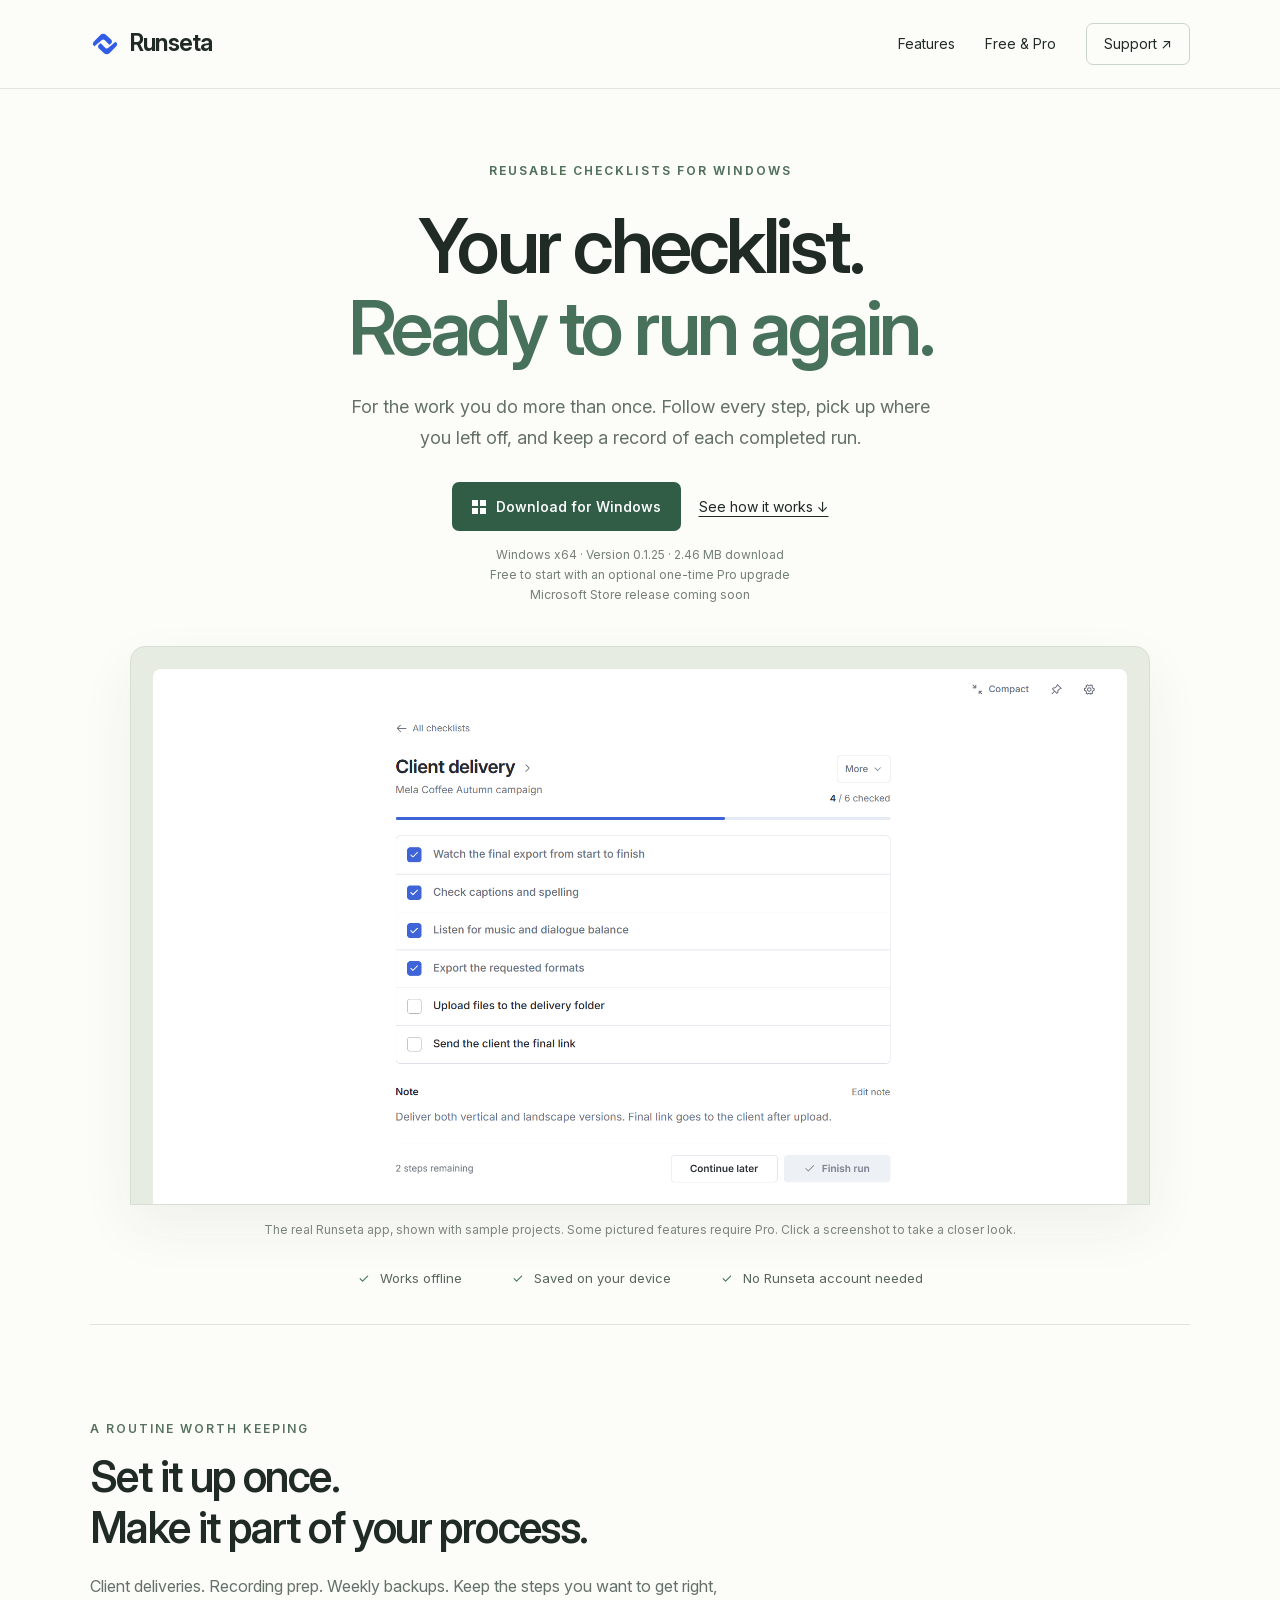
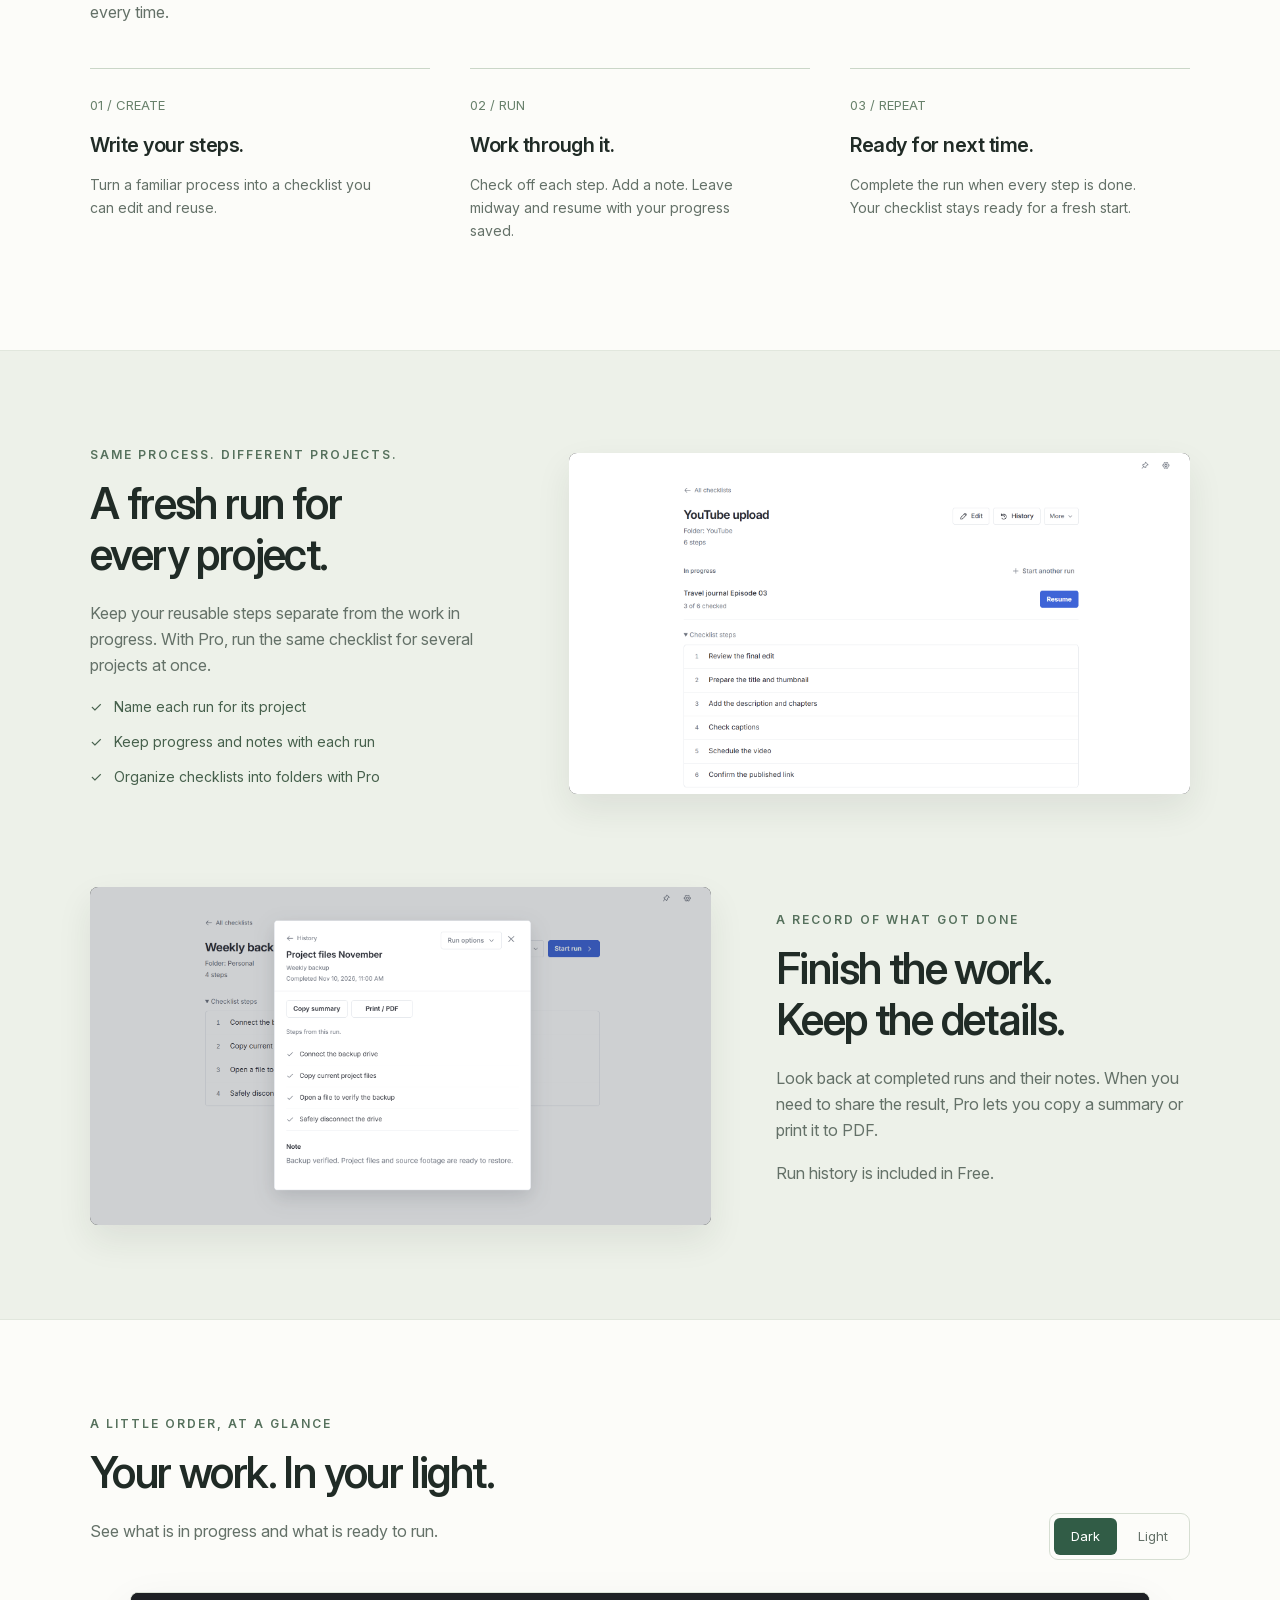
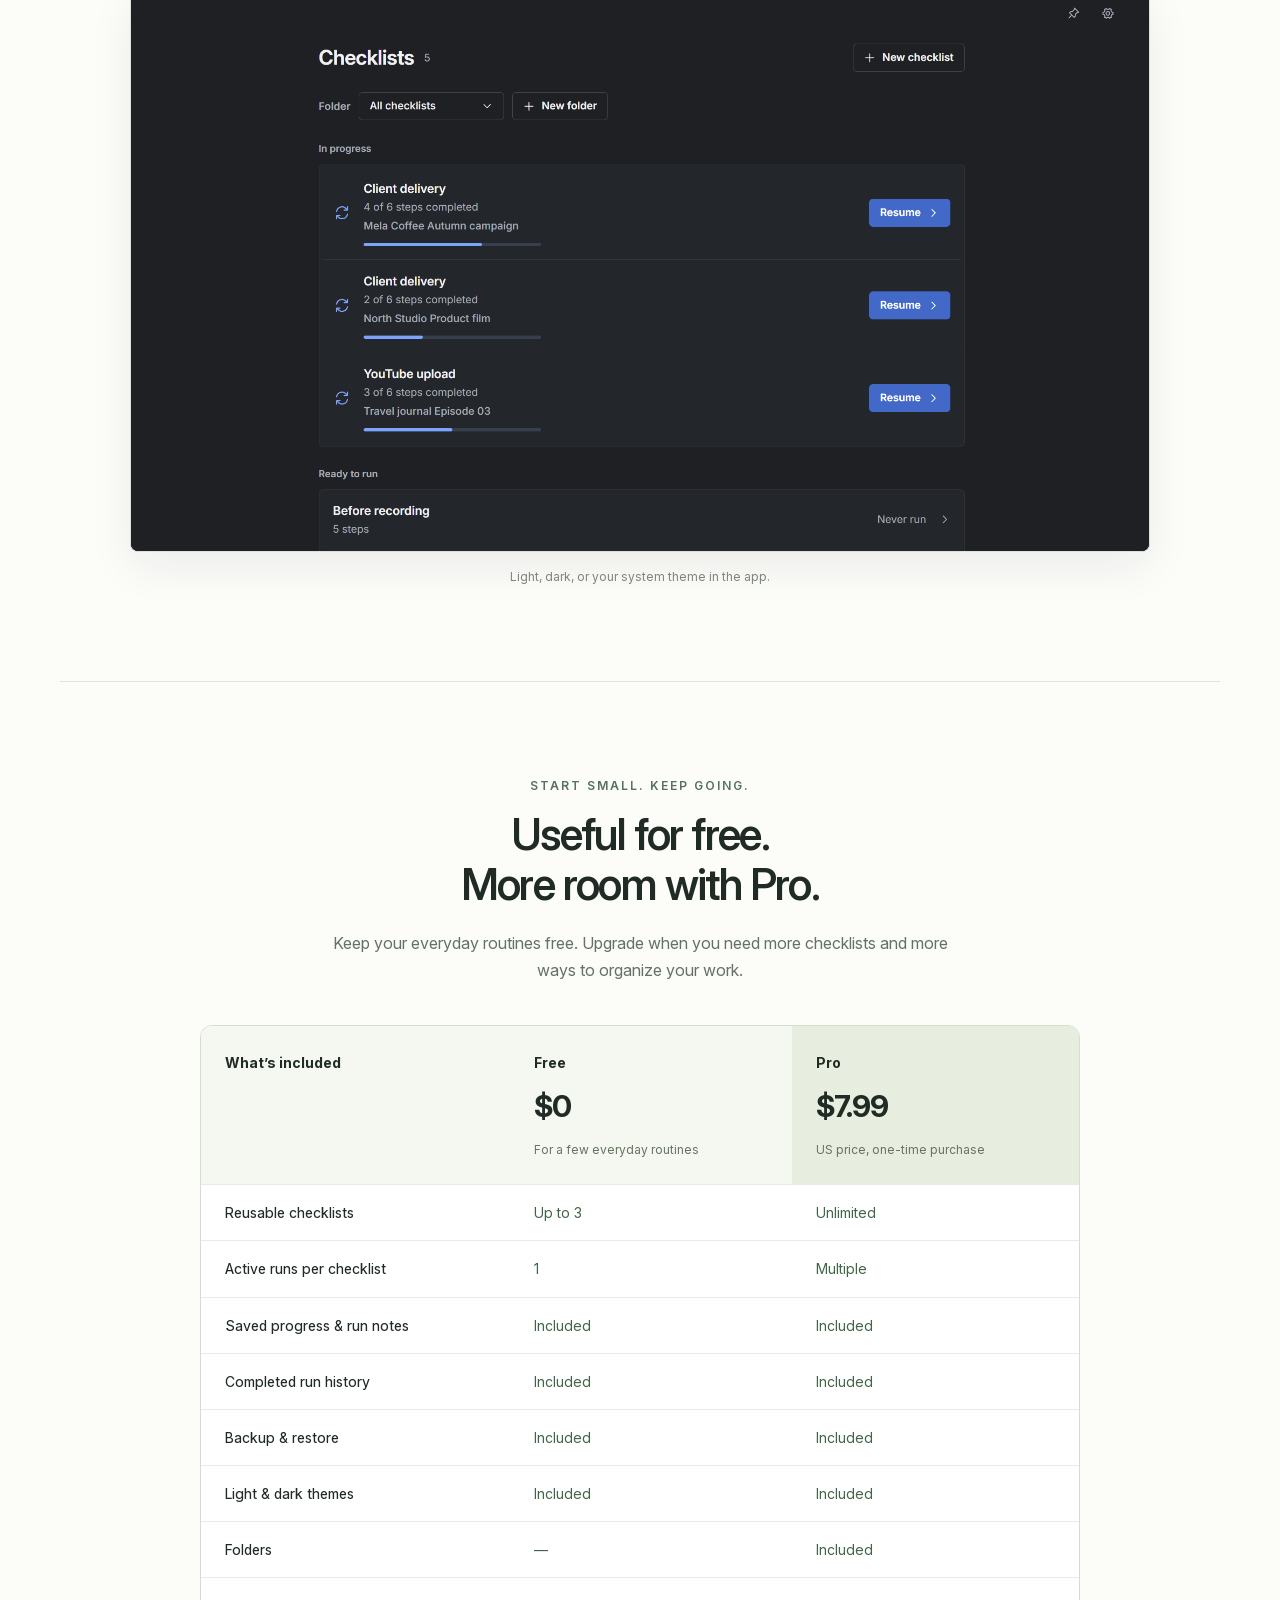
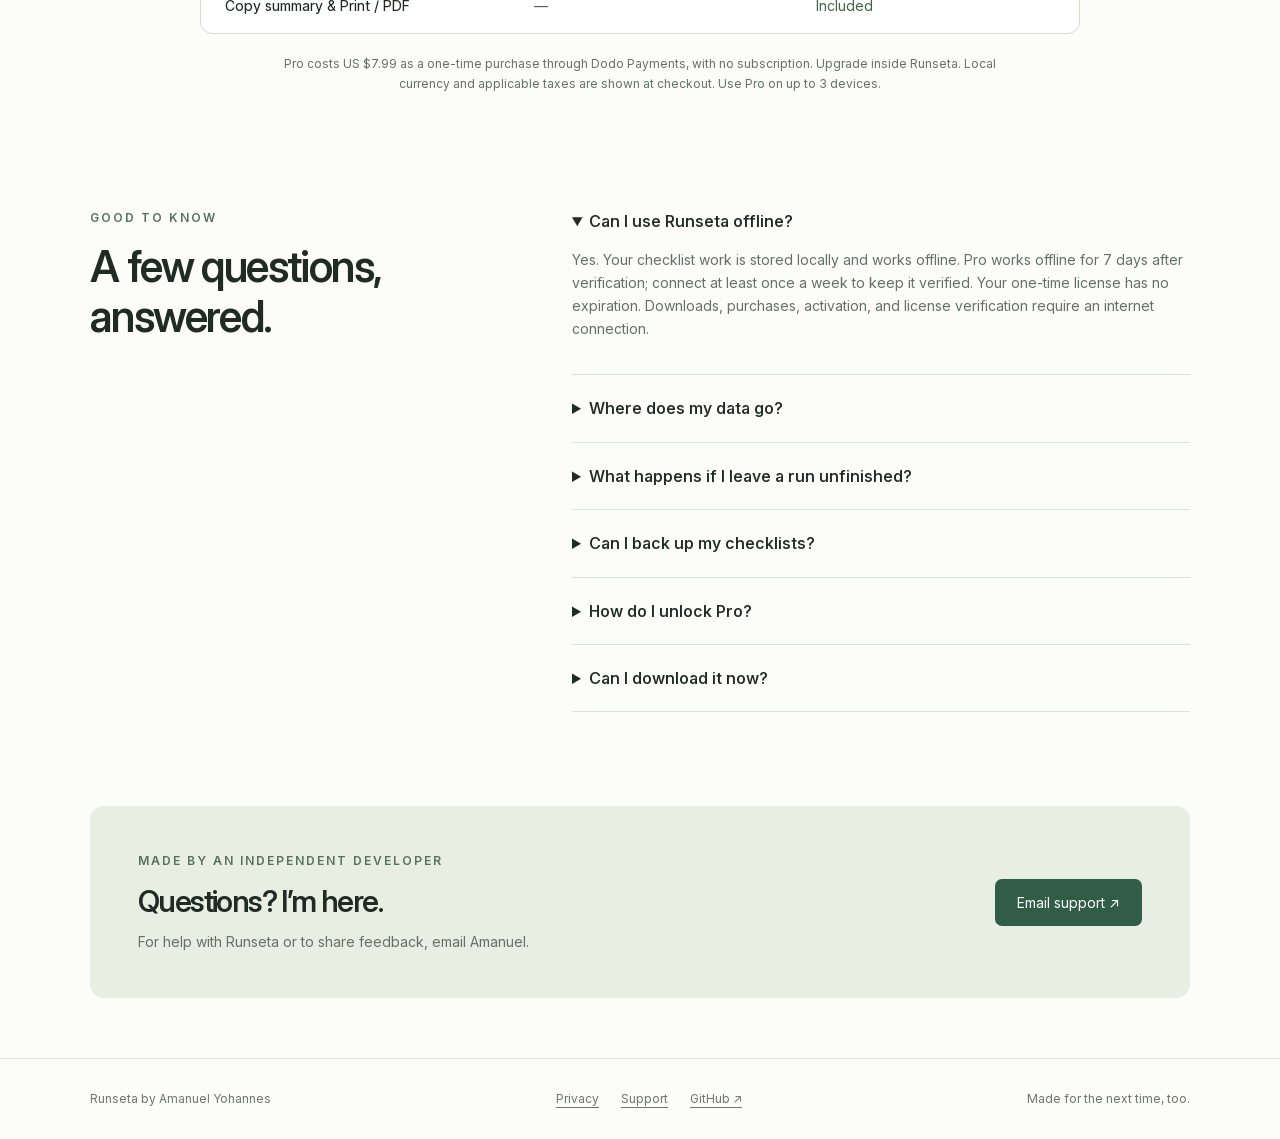
==== commit 081c6476: "Add files via upload" ====
--- a/index.html
+++ b/index.html
@@ -1 +1 @@
-<!doctype html><html lang="en"><head><meta charset="utf-8"><meta name="viewport" content="width=device-width,initial-scale=1"><meta name="description" content="Runseta is a reusable checklist app for Windows. Save progress, repeat your routines, and review completed runs."><meta name="theme-color" content="#fcfcf9"><title>Runseta — Your checklist. Ready to run again.</title><link rel="icon" href="assets/runseta.svg" type="image/svg+xml"><link rel="stylesheet" href="styles.css"></head><body><a class="skip" href="#main">Skip to content</a><header><nav class="wrap" aria-label="Main navigation"><a class="brand" href="index.html"><img src="assets/runseta.svg" alt="" width="30" height="30">Runseta</a><div class="navlinks"><a href="index.html#features">Features</a><a href="index.html#pricing">Free & Pro</a><a class="navsupport" href="index.html#support">Support ↗</a></div></nav></header><main id="main"><section class="hero wrap"><div class="eyebrow">Reusable checklists for Windows</div><h1>Your checklist.<br><span>Ready to run again.</span></h1><p class="intro">For the work you do more than once. Follow every step, pick up where you left off, and keep a record of each completed run.</p><div class="actions"><a class="availability" href="https://github.com/zematools/runseta/releases/download/v0.1.25/Runseta_0.1.25_x64-setup.exe"><span class="windows" aria-hidden="true"><i></i><i></i><i></i><i></i></span>Download for Windows</a><a class="textlink" href="#how-it-works">See how it works ↓</a></div><div class="subtle">Windows x64 · Version 0.1.25 · 2.46 MB download<br>Free to start with an optional one-time Pro upgrade<br>Microsoft Store release coming soon</div><div class="hero-visual"><button class="screenshot" data-zoom="assets/run.png" aria-label="Enlarge screenshot: An active client delivery run with five of six steps checked and a delivery note"><img src="assets/run.png" alt="An active client delivery run with five of six steps checked and a delivery note" loading="lazy"></button></div><p class="caption">The real Runseta app, shown with sample projects. Click a screenshot to take a closer look.</p><div class="promise"><span>Works offline</span><span>Saved on your device</span><span>No Runseta account needed</span></div></section><section id="how-it-works" class="section wrap"><div class="section-head"><div class="kicker">A routine worth keeping</div><h2>Set it up once.<br>Make it part of your process.</h2><p>Client deliveries. Recording prep. Weekly backups. Keep the steps you want to get right, every time.</p></div><div class="steps"><article class="step"><span class="number">01 / CREATE</span><h3>Write your steps.</h3><p>Turn a familiar process into a checklist you can edit and reuse.</p></article><article class="step"><span class="number">02 / RUN</span><h3>Work through it.</h3><p>Check off each step. Add a note. Leave midway and resume with your progress saved.</p></article><article class="step"><span class="number">03 / REPEAT</span><h3>Ready for next time.</h3><p>Complete the run when every step is done. Your checklist stays ready for a fresh start.</p></article></div></section><section id="features" class="section feature-band"><div class="wrap"><article class="feature"><div class="feature-copy"><div class="kicker">Same process. Different projects.</div><h2>A fresh run for<br>every delivery.</h2><p>Keep your reusable steps separate from the work in progress. With Pro, run the same checklist for several projects at once.</p><ul><li>Name each run for its project</li><li>Keep progress and notes with each run</li><li>Organize checklists into folders with Pro</li></ul></div><button class="screenshot" data-zoom="assets/details.png" aria-label="Enlarge screenshot: Client delivery checklist with two separate project runs and reusable steps"><img src="assets/details.png" alt="Client delivery checklist with two separate project runs and reusable steps" loading="lazy"></button></article><article class="feature reverse"><button class="screenshot" data-zoom="assets/history.png" aria-label="Enlarge screenshot: Completed run showing all checked steps, a note, Copy summary and Print / PDF"><img src="assets/history.png" alt="Completed run showing all checked steps, a note, Copy summary and Print / PDF" loading="lazy"></button><div class="feature-copy"><div class="kicker">A record of what got done</div><h2>Finish the work.<br>Keep the details.</h2><p>Look back at completed runs and their notes. When you need to share the result, Pro lets you copy a summary or print it to PDF.</p><p>Run history is included in Free.</p></div></article></div></section><section class="section wrap gallery"><div class="galleryhead"><div class="section-head"><div class="kicker">A little order, at a glance</div><h2>Your work. In your light.</h2><p>See what is in progress and what is ready to run.</p></div><div class="theme-controls" aria-label="Screenshot appearance"><button data-theme="dark" aria-pressed="true">Dark</button><button data-theme="light" aria-pressed="false">Light</button></div></div><button id="home-shot" class="screenshot" data-zoom="assets/home-dark.png" aria-label="Enlarge dark theme home screenshot"><img id="home-image" src="assets/home-dark.png" alt="Runseta home in dark theme showing active projects and ready checklists" loading="lazy"></button><p class="caption">Light, dark, or your system theme in the app.</p></section><section id="pricing" class="section wrap pricing"><div class="section-head"><div class="kicker">Start small. Keep going.</div><h2>Useful for free.<br>More room with Pro.</h2><p>Keep your everyday routines free. Upgrade when you need more checklists and more ways to organize your work.</p></div><div class="tablebox"><table><thead><tr><th scope="col">What’s included</th><th scope="col">Free<span class="price">$0</span><small>For a few everyday routines</small></th><th scope="col">Pro<span class="price">$7.99</span><small>US price, one-time purchase</small></th></tr></thead><tbody><tr><th scope="row">Reusable checklists</th><td>Up to 3</td><td>Unlimited</td></tr><tr><th scope="row">Active runs per checklist</th><td>1</td><td>Multiple</td></tr><tr><th scope="row">Saved progress & run notes</th><td>Included</td><td>Included</td></tr><tr><th scope="row">Completed run history</th><td>Included</td><td>Included</td></tr><tr><th scope="row">Backup & restore</th><td>Included</td><td>Included</td></tr><tr><th scope="row">Light & dark themes</th><td>Included</td><td>Included</td></tr><tr><th scope="row">Folders</th><td>—</td><td>Included</td></tr><tr><th scope="row">Copy summary & Print / PDF</th><td>—</td><td>Included</td></tr></tbody></table></div><p class="pricingnote">Pro costs US $7.99 as a one-time purchase through Dodo Payments, with no subscription. Upgrade inside Runseta. Local currency and applicable taxes are shown at checkout. Use Pro on up to 3 devices.</p></section><section class="section wrap faq"><div><div class="kicker">Good to know</div><h2>A few questions,<br>answered.</h2></div><div><details open><summary>Can I use Runseta offline?</summary><p>Yes. Your checklist work is stored locally and works offline. Pro works offline for 7 days after verification; connect at least once a week to keep it verified. Your one-time license has no expiration. Downloads, purchases, activation, and license verification require an internet connection.</p></details><details><summary>Where does my data go?</summary><p>Your checklists, notes, and run history stay on your device. Runseta does not automatically upload that content to a developer server and does not have its own cloud sync. See the <a href="privacy.html">privacy policy</a> for details.</p></details><details><summary>What happens if I leave a run unfinished?</summary><p>Your progress is saved. Come back and resume the run when you are ready. A run can only be completed after every step is checked.</p></details><details><summary>Can I back up my checklists?</summary><p>Yes. Backup and restore are available in both Free and Pro. Keep your exported backup somewhere safe if you want to restore your data later.</p></details><details><summary>How do I unlock Pro?</summary><p>Select Get Pro inside Runseta and complete secure checkout with Dodo Payments in your browser. Return to Runseta so it can check payment and activate Pro. Your license key is also sent by email; you can enter it using Activate Pro.</p></details><details><summary>Can I download it now?</summary><p>Yes. <a href="https://github.com/zematools/runseta/releases/download/v0.1.25/Runseta_0.1.25_x64-setup.exe">Download Runseta for Windows x64</a> and run the installer. The Microsoft Store version is coming soon.</p></details></div></section><section id="support" class="wrap"><div class="support"><div><div class="kicker">Made by an independent developer</div><h2>Questions? I’m here.</h2><p>For help with Runseta or to share feedback, email Amanuel.</p></div><a href="mailto:serviceamanuel@gmail.com?subject=Runseta%20support">Email support ↗</a></div></section></main><dialog id="viewer" aria-label="Enlarged Runseta screenshot"><button id="close-viewer" autofocus>Close ×</button><img id="viewer-image" alt=""></dialog><footer><div class="wrap footerline"><span>Runseta by Amanuel Yohannes</span><div class="footerlinks"><a href="privacy.html">Privacy</a><a href="mailto:serviceamanuel@gmail.com">Support</a><a href="https://github.com/zematools">GitHub ↗</a></div><span>Made for the next time, too.</span></div></footer><script src="site.js" defer></script></body></html>+<!doctype html><html lang="en"><head><meta charset="utf-8"><meta name="viewport" content="width=device-width,initial-scale=1"><meta name="description" content="Runseta is a reusable checklist app for Windows. Save progress, repeat your routines, and review completed runs."><meta name="theme-color" content="#fcfcf9"><title>Runseta — Your checklist. Ready to run again.</title><link rel="icon" href="assets/runseta.svg" type="image/svg+xml"><link rel="stylesheet" href="styles.css"></head><body><a class="skip" href="#main">Skip to content</a><header><nav class="wrap" aria-label="Main navigation"><a class="brand" href="index.html"><img src="assets/runseta.svg" alt="" width="30" height="30">Runseta</a><div class="navlinks"><a href="index.html#features">Features</a><a href="index.html#pricing">Free & Pro</a><a class="navsupport" href="index.html#support">Support ↗</a></div></nav></header><main id="main"><section class="hero wrap"><div class="eyebrow">Reusable checklists for Windows</div><h1>Your checklist.<br><span>Ready to run again.</span></h1><p class="intro">For the work you do more than once. Follow every step, pick up where you left off, and keep a record of each completed run.</p><div class="actions"><a class="availability" href="https://github.com/zematools/runseta/releases/download/v0.1.25/Runseta_0.1.25_x64-setup.exe"><span class="windows" aria-hidden="true"><i></i><i></i><i></i><i></i></span>Download for Windows</a><a class="textlink" href="#how-it-works">See how it works ↓</a></div><div class="subtle">Windows x64 · Version 0.1.25 · 2.46 MB download<br>Free to start with an optional one-time Pro upgrade<br>Microsoft Store release coming soon</div><div class="hero-visual"><button class="screenshot" data-zoom="assets/run.png" aria-label="Enlarge screenshot: An active client delivery run with four of six steps checked and a delivery note"><img src="assets/run.png" alt="An active client delivery run with four of six steps checked and a delivery note" loading="lazy"></button></div><p class="caption">The real Runseta app, shown with sample projects. Some pictured features require Pro. Click a screenshot to take a closer look.</p><div class="promise"><span>Works offline</span><span>Saved on your device</span><span>No Runseta account needed</span></div></section><section id="how-it-works" class="section wrap"><div class="section-head"><div class="kicker">A routine worth keeping</div><h2>Set it up once.<br>Make it part of your process.</h2><p>Client deliveries. Recording prep. Weekly backups. Keep the steps you want to get right, every time.</p></div><div class="steps"><article class="step"><span class="number">01 / CREATE</span><h3>Write your steps.</h3><p>Turn a familiar process into a checklist you can edit and reuse.</p></article><article class="step"><span class="number">02 / RUN</span><h3>Work through it.</h3><p>Check off each step. Add a note. Leave midway and resume with your progress saved.</p></article><article class="step"><span class="number">03 / REPEAT</span><h3>Ready for next time.</h3><p>Complete the run when every step is done. Your checklist stays ready for a fresh start.</p></article></div></section><section id="features" class="section feature-band"><div class="wrap"><article class="feature"><div class="feature-copy"><div class="kicker">Same process. Different projects.</div><h2>A fresh run for<br>every project.</h2><p>Keep your reusable steps separate from the work in progress. With Pro, run the same checklist for several projects at once.</p><ul><li>Name each run for its project</li><li>Keep progress and notes with each run</li><li>Organize checklists into folders with Pro</li></ul></div><button class="screenshot" data-zoom="assets/details.png" aria-label="Enlarge screenshot: YouTube upload checklist showing its folder, an active project run and six reusable steps"><img src="assets/details.png" alt="YouTube upload checklist showing its folder, an active project run and six reusable steps" loading="lazy"></button></article><article class="feature reverse"><button class="screenshot" data-zoom="assets/history.png" aria-label="Enlarge screenshot: Completed run showing all checked steps, a note, Copy summary and Print / PDF"><img src="assets/history.png" alt="Completed run showing all checked steps, a note, Copy summary and Print / PDF" loading="lazy"></button><div class="feature-copy"><div class="kicker">A record of what got done</div><h2>Finish the work.<br>Keep the details.</h2><p>Look back at completed runs and their notes. When you need to share the result, Pro lets you copy a summary or print it to PDF.</p><p>Run history is included in Free.</p></div></article></div></section><section class="section wrap gallery"><div class="galleryhead"><div class="section-head"><div class="kicker">A little order, at a glance</div><h2>Your work. In your light.</h2><p>See what is in progress and what is ready to run.</p></div><div class="theme-controls" aria-label="Screenshot appearance"><button data-theme="dark" aria-pressed="true">Dark</button><button data-theme="light" aria-pressed="false">Light</button></div></div><button id="home-shot" class="screenshot" data-zoom="assets/home-dark.png" aria-label="Enlarge dark theme home screenshot"><img id="home-image" src="assets/home-dark.png" alt="Runseta home in dark theme showing active projects and ready checklists" loading="lazy"></button><p class="caption">Light, dark, or your system theme in the app.</p></section><section id="pricing" class="section wrap pricing"><div class="section-head"><div class="kicker">Start small. Keep going.</div><h2>Useful for free.<br>More room with Pro.</h2><p>Keep your everyday routines free. Upgrade when you need more checklists and more ways to organize your work.</p></div><div class="tablebox"><table><thead><tr><th scope="col">What’s included</th><th scope="col">Free<span class="price">$0</span><small>For a few everyday routines</small></th><th scope="col">Pro<span class="price">$7.99</span><small>US price, one-time purchase</small></th></tr></thead><tbody><tr><th scope="row">Reusable checklists</th><td>Up to 3</td><td>Unlimited</td></tr><tr><th scope="row">Active runs per checklist</th><td>1</td><td>Multiple</td></tr><tr><th scope="row">Saved progress & run notes</th><td>Included</td><td>Included</td></tr><tr><th scope="row">Completed run history</th><td>Included</td><td>Included</td></tr><tr><th scope="row">Backup & restore</th><td>Included</td><td>Included</td></tr><tr><th scope="row">Light & dark themes</th><td>Included</td><td>Included</td></tr><tr><th scope="row">Folders</th><td>—</td><td>Included</td></tr><tr><th scope="row">Copy summary & Print / PDF</th><td>—</td><td>Included</td></tr></tbody></table></div><p class="pricingnote">Pro costs US $7.99 as a one-time purchase through Dodo Payments, with no subscription. Upgrade inside Runseta. Local currency and applicable taxes are shown at checkout. Use Pro on up to 3 devices.</p></section><section class="section wrap faq"><div><div class="kicker">Good to know</div><h2>A few questions,<br>answered.</h2></div><div><details open><summary>Can I use Runseta offline?</summary><p>Yes. Your checklist work is stored locally and works offline. Pro works offline for 7 days after verification; connect at least once a week to keep it verified. Your one-time license has no expiration. Downloads, purchases, activation, and license verification require an internet connection.</p></details><details><summary>Where does my data go?</summary><p>Your checklists, notes, and run history stay on your device. Runseta does not automatically upload that content to a developer server and does not have its own cloud sync. See the <a href="privacy.html">privacy policy</a> for details.</p></details><details><summary>What happens if I leave a run unfinished?</summary><p>Your progress is saved. Come back and resume the run when you are ready. A run can only be completed after every step is checked.</p></details><details><summary>Can I back up my checklists?</summary><p>Yes. Backup and restore are available in both Free and Pro. Keep your exported backup somewhere safe if you want to restore your data later.</p></details><details><summary>How do I unlock Pro?</summary><p>Select Get Pro inside Runseta and complete secure checkout with Dodo Payments in your browser. Return to Runseta so it can check payment and activate Pro. Your license key is also sent by email; you can enter it using Activate Pro.</p></details><details><summary>Can I download it now?</summary><p>Yes. <a href="https://github.com/zematools/runseta/releases/download/v0.1.25/Runseta_0.1.25_x64-setup.exe">Download Runseta for Windows x64</a> and run the installer. The Microsoft Store version is coming soon.</p></details></div></section><section id="support" class="wrap"><div class="support"><div><div class="kicker">Made by an independent developer</div><h2>Questions? I’m here.</h2><p>For help with Runseta or to share feedback, email Amanuel.</p></div><a href="mailto:serviceamanuel@gmail.com?subject=Runseta%20support">Email support ↗</a></div></section></main><dialog id="viewer" aria-label="Enlarged Runseta screenshot"><button id="close-viewer" autofocus>Close ×</button><img id="viewer-image" alt=""></dialog><footer><div class="wrap footerline"><span>Runseta by Amanuel Yohannes</span><div class="footerlinks"><a href="privacy.html">Privacy</a><a href="mailto:serviceamanuel@gmail.com">Support</a><a href="https://github.com/zematools">GitHub ↗</a></div><span>Made for the next time, too.</span></div></footer><script src="site.js" defer></script></body></html>
--- a/styles.css
+++ b/styles.css
@@ -1 +1 @@
-@font-face{font-family:Inter;src:url(assets/InterVariable.woff2) format('woff2');font-display:swap}*{box-sizing:border-box}html{scroll-behavior:smooth;scroll-padding-top:100px}body{margin:0;background:#fcfcf9;color:#202b26;font-family:Inter,Segoe UI,sans-serif;font-size:16px;line-height:1.65}a{color:inherit;text-underline-offset:4px}button{font:inherit;cursor:pointer}img{max-width:100%;display:block}button,a{-webkit-tap-highlight-color:transparent}a:focus-visible,button:focus-visible,summary:focus-visible{outline:3px solid #315ce8;outline-offset:5px}.wrap{max-width:1160px;margin:auto;padding:0 30px}.skip{position:absolute;left:20px;top:-100px;background:white;padding:12px;z-index:10}.skip:focus{top:15px}header{border-bottom:1px solid #e2e6df;background:#fcfcf9}nav{height:88px;display:flex;align-items:center;justify-content:space-between;gap:20px}.brand{display:flex;align-items:center;gap:10px;text-decoration:none;font-weight:650;font-size:23px;letter-spacing:-.8px}.brand img{width:30px;height:30px}.navlinks{display:flex;align-items:center;gap:30px;font-size:14px}.navlinks a{text-decoration:none}.navlinks a:hover{color:#3d715b}.navlinks .navsupport{border:1px solid #cbd4cb;border-radius:7px;padding:8px 17px}.hero{text-align:center;padding:72px 0 0}.eyebrow{font-size:12px;font-weight:650;letter-spacing:2px;text-transform:uppercase;color:#52715c}h1{font-size:clamp(44px,6vw,76px);line-height:1.08;letter-spacing:-3.5px;font-weight:580;margin:23px 0}h1 span{color:#48715b}p{color:#647168}.intro{max-width:590px;margin:0 auto;font-size:18px;line-height:1.75}.actions{display:flex;justify-content:center;gap:18px;align-items:center;flex-wrap:wrap;margin:28px 0 14px}.availability{display:inline-flex;align-items:center;gap:10px;background:#315c46;color:white;padding:13px 20px;border-radius:7px;font-size:14px;font-weight:550}.windows{display:grid;grid-template-columns:repeat(2,6px);gap:2px}.windows i{background:currentColor;width:6px;height:6px}.textlink{font-size:14px}.subtle{font-size:12px;color:#748076}.hero-visual{margin:42px auto 0;max-width:1020px;padding:22px 22px 0;border:1px solid #d7dfd3;border-radius:15px 15px 0 0;background:#e7ece2;box-shadow:0 22px 55px #293b2310}.screenshot{width:100%;border:0;padding:0;display:block;background:#1e2023;border-radius:8px;overflow:hidden;text-align:inherit}.hero-visual .screenshot{border-radius:8px 8px 0 0}.hero-visual img{width:100%;aspect-ratio:1.9;object-fit:cover;object-position:top}.caption{text-align:center;font-size:12px;margin:15px 0 0;color:#7c857d}.promise{display:flex;justify-content:center;gap:50px;padding:28px 0 34px;border-bottom:1px solid #dfe5dc;font-size:13px;color:#58675c}.promise span:before{content:'✓';margin-right:10px;color:#407759}.section{padding:94px 0}.section-head{max-width:650px;margin-bottom:42px}.kicker{font-size:12px;text-transform:uppercase;letter-spacing:2px;font-weight:600;color:#56715d;margin-bottom:13px}h2{font-size:clamp(30px,4vw,43px);line-height:1.18;font-weight:570;letter-spacing:-1.6px;margin:0 0 20px}h3{font-size:20px;line-height:1.35;letter-spacing:-.5px;font-weight:600;margin:15px 0 10px}.steps{display:grid;grid-template-columns:repeat(3,1fr);gap:40px}.step{border-top:1px solid #cad6c8;padding-top:22px}.number{font-size:13px;color:#68816b}.step p{font-size:14px;max-width:300px}.feature-band{background:#edf1e9;border-top:1px solid #e1e7dd;border-bottom:1px solid #e1e7dd}.feature{display:grid;grid-template-columns:.8fr 1.2fr;gap:65px;align-items:center}.feature+.feature{margin-top:85px}.feature.reverse{grid-template-columns:1.2fr .8fr}.feature p{font-size:16px}.feature .screenshot{box-shadow:0 15px 35px #25342616}.feature ul{list-style:none;padding:0;font-size:14px;color:#46604c}.feature li{margin:12px 0}.feature li:before{content:'✓';padding-right:12px}.galleryhead{display:flex;align-items:end;justify-content:space-between;gap:20px;margin-bottom:32px}.galleryhead .section-head{margin:0}.theme-controls{display:flex;gap:4px;padding:4px;border:1px solid #d6ded2;border-radius:9px}.theme-controls button{border:0;background:transparent;padding:8px 17px;border-radius:6px;font-size:13px;color:#647168}.theme-controls button[aria-pressed=true]{background:#315c46;color:white}.gallery .screenshot{max-width:1020px;margin:auto;box-shadow:0 15px 45px #20302412;border:1px solid #dbe2d6}.gallery .screenshot img{width:100%}.pricing{border-top:1px solid #dfe5dc}.pricing .section-head{text-align:center;margin:0 auto 42px}.tablebox{max-width:880px;margin:auto;border:1px solid #d5ddcf;border-radius:12px;overflow:hidden;background:white}table{width:100%;border-collapse:collapse;text-align:left;font-size:14px}th,td{padding:16px 24px;border-bottom:1px solid #e7ebe3}thead th{padding:25px 24px;background:#f5f7f1;vertical-align:top}thead th:nth-child(3){background:#e7eedf}th small{display:block;font-weight:400;color:#657460;font-size:12px;max-width:210px}.price{font-size:30px;letter-spacing:-1px;display:block;margin:8px 0}tbody th{font-weight:450}tbody td{color:#426449}tbody tr:last-child>*{border-bottom:0}.pricingnote{text-align:center;font-size:12px;max-width:750px;margin:20px auto 0}.faq{padding-top:20px;display:grid;grid-template-columns:.8fr 1.2fr;gap:70px}.faq details{border-bottom:1px solid #dbe2d6;padding:20px 0}.faq summary{font-weight:550;cursor:pointer;padding-right:15px}.faq details:first-child{padding-top:0}.faq p{font-size:14px}.support{background:#e8eee1;border-radius:14px;padding:45px 48px;display:flex;align-items:center;justify-content:space-between;gap:30px;margin-bottom:60px}.support h2{font-size:30px;margin-bottom:10px}.support p{margin:0;font-size:14px}.support a{white-space:nowrap;background:#315c46;color:white;text-decoration:none;padding:12px 22px;border-radius:7px;font-size:14px}footer{border-top:1px solid #dde4d7;padding:30px 0}.footerline{display:flex;justify-content:space-between;gap:24px;align-items:center;font-size:12px;color:#6c776b}.footerlinks{display:flex;gap:22px}.legal{max-width:780px;margin:auto;padding:70px 30px}.legal h1{font-size:44px;letter-spacing:-2px}.legal h2{font-size:23px;margin-top:35px;letter-spacing:-.5px}.legal p,.legal li{font-size:15px}.legal .kicker{margin-top:25px}dialog{border:0;border-radius:12px;padding:50px 15px 15px;max-width:95vw;max-height:95vh;background:#171b18;color:white}dialog::backdrop{background:#111b16db}dialog img{max-height:80vh;max-width:90vw;object-fit:contain}dialog button{position:absolute;right:16px;top:9px;background:transparent;color:white;border:1px solid #657465;border-radius:5px;padding:4px 12px}.noscript{font-size:12px;text-align:center}@media(max-width:760px){.wrap{padding:0 20px}nav{height:74px}.navlinks{gap:16px}.navlinks .navsupport{display:none}.hero{padding-top:48px}h1{letter-spacing:-2px}.intro{font-size:16px}.hero-visual{padding:10px 10px 0;margin-top:30px}.hero-visual img{aspect-ratio:auto;object-fit:contain}.promise{gap:15px;font-size:11px;flex-wrap:wrap}.section{padding:62px 0}.steps{grid-template-columns:1fr;gap:22px}.step p{max-width:none}.feature,.feature.reverse,.faq{grid-template-columns:1fr;gap:25px}.feature.reverse .feature-copy{grid-row:1}.feature+.feature{margin-top:55px}.galleryhead{align-items:start;flex-direction:column}.support{padding:30px 24px;align-items:start;flex-direction:column}.footerline{align-items:start;flex-direction:column}.tablebox{overflow-x:auto}th,td{padding:14px 12px;font-size:12px}thead th{padding:20px 12px}.price{font-size:25px}.faq{padding-top:10px}.legal h1{font-size:36px}}@media(prefers-reduced-motion:reduce){html{scroll-behavior:auto}}+@font-face{font-family:Inter;src:url(assets/InterVariable.woff2) format('woff2');font-display:swap}*{box-sizing:border-box}html{scroll-behavior:smooth;scroll-padding-top:100px}body{margin:0;background:#fcfcf9;color:#202b26;font-family:Inter,Segoe UI,sans-serif;font-size:16px;line-height:1.65}a{color:inherit;text-underline-offset:4px}button{font:inherit;cursor:pointer}img{max-width:100%;display:block}button,a{-webkit-tap-highlight-color:transparent}a:focus-visible,button:focus-visible,summary:focus-visible{outline:3px solid #315ce8;outline-offset:5px}.wrap{max-width:1160px;margin:auto;padding:0 30px}.skip{position:absolute;left:20px;top:-100px;background:white;padding:12px;z-index:10}.skip:focus{top:15px}header{border-bottom:1px solid #e2e6df;background:#fcfcf9}nav{height:88px;display:flex;align-items:center;justify-content:space-between;gap:20px}.brand{display:flex;align-items:center;gap:10px;text-decoration:none;font-weight:650;font-size:23px;letter-spacing:-.8px}.brand img{width:30px;height:30px}.navlinks{display:flex;align-items:center;gap:30px;font-size:14px}.navlinks a{text-decoration:none}.navlinks a:hover{color:#3d715b}.navlinks .navsupport{border:1px solid #cbd4cb;border-radius:7px;padding:8px 17px}.hero{text-align:center;padding-top:72px;padding-bottom:0}.eyebrow{font-size:12px;font-weight:650;letter-spacing:2px;text-transform:uppercase;color:#52715c}h1{font-size:clamp(44px,6vw,76px);line-height:1.08;letter-spacing:-3.5px;font-weight:580;margin:23px 0}h1 span{color:#48715b}p{color:#647168}.intro{max-width:590px;margin:0 auto;font-size:18px;line-height:1.75}.actions{display:flex;justify-content:center;gap:18px;align-items:center;flex-wrap:wrap;margin:28px 0 14px}.availability{display:inline-flex;align-items:center;gap:10px;background:#315c46;color:white;padding:13px 20px;border-radius:7px;font-size:14px;font-weight:550}.availability{text-decoration:none}.availability:hover{background:#264c39}.windows{display:grid;grid-template-columns:repeat(2,6px);gap:2px}.windows i{background:currentColor;width:6px;height:6px}.textlink{font-size:14px}.subtle{font-size:12px;color:#748076}.hero-visual{margin:42px auto 0;max-width:1020px;padding:22px 22px 0;border:1px solid #d7dfd3;border-radius:15px 15px 0 0;background:#e7ece2;box-shadow:0 22px 55px #293b2310}.screenshot{width:100%;border:0;padding:0;display:block;background:#1e2023;border-radius:8px;overflow:hidden;text-align:inherit}.hero-visual .screenshot{border-radius:8px 8px 0 0}.hero-visual img{width:100%;height:auto}.caption{text-align:center;font-size:12px;margin:15px 0 0;color:#7c857d}.promise{display:flex;justify-content:center;gap:50px;padding:28px 0 34px;border-bottom:1px solid #dfe5dc;font-size:13px;color:#58675c}.promise span:before{content:'✓';margin-right:10px;color:#407759}.section{padding-block:94px}.section-head{max-width:650px;margin-bottom:42px}.kicker{font-size:12px;text-transform:uppercase;letter-spacing:2px;font-weight:600;color:#56715d;margin-bottom:13px}h2{font-size:clamp(30px,4vw,43px);line-height:1.18;font-weight:570;letter-spacing:-1.6px;margin:0 0 20px}h3{font-size:20px;line-height:1.35;letter-spacing:-.5px;font-weight:600;margin:15px 0 10px}.steps{display:grid;grid-template-columns:repeat(3,1fr);gap:40px}.step{border-top:1px solid #cad6c8;padding-top:22px}.number{font-size:13px;color:#68816b}.step p{font-size:14px;max-width:300px}.feature-band{background:#edf1e9;border-top:1px solid #e1e7dd;border-bottom:1px solid #e1e7dd}.feature{display:grid;grid-template-columns:.8fr 1.2fr;gap:65px;align-items:center}.feature+.feature{margin-top:85px}.feature.reverse{grid-template-columns:1.2fr .8fr}.feature p{font-size:16px}.feature .screenshot{box-shadow:0 15px 35px #25342616}.feature ul{list-style:none;padding:0;font-size:14px;color:#46604c}.feature li{margin:12px 0}.feature li:before{content:'✓';padding-right:12px}.galleryhead{display:flex;align-items:end;justify-content:space-between;gap:20px;margin-bottom:32px}.galleryhead .section-head{margin:0}.theme-controls{display:flex;gap:4px;padding:4px;border:1px solid #d6ded2;border-radius:9px}.theme-controls button{border:0;background:transparent;padding:8px 17px;border-radius:6px;font-size:13px;color:#647168}.theme-controls button[aria-pressed=true]{background:#315c46;color:white}.gallery .screenshot{max-width:1020px;margin:auto;box-shadow:0 15px 45px #20302412;border:1px solid #dbe2d6}.gallery .screenshot img{width:100%}.pricing{border-top:1px solid #dfe5dc}.pricing .section-head{text-align:center;margin:0 auto 42px}.tablebox{max-width:880px;margin:auto;border:1px solid #d5ddcf;border-radius:12px;overflow:hidden;background:white}table{width:100%;border-collapse:collapse;text-align:left;font-size:14px}th,td{padding:16px 24px;border-bottom:1px solid #e7ebe3}thead th{padding:25px 24px;background:#f5f7f1;vertical-align:top}thead th:nth-child(3){background:#e7eedf}th small{display:block;font-weight:400;color:#657460;font-size:12px;max-width:210px}.price{font-size:30px;letter-spacing:-1px;display:block;margin:8px 0}tbody th{font-weight:450}tbody td{color:#426449}tbody tr:last-child>*{border-bottom:0}.pricingnote{text-align:center;font-size:12px;max-width:750px;margin:20px auto 0}.faq{padding-top:20px;display:grid;grid-template-columns:.8fr 1.2fr;gap:70px}.faq details{border-bottom:1px solid #dbe2d6;padding:20px 0}.faq summary{font-weight:550;cursor:pointer;padding-right:15px}.faq details:first-child{padding-top:0}.faq p{font-size:14px}.support{background:#e8eee1;border-radius:14px;padding:45px 48px;display:flex;align-items:center;justify-content:space-between;gap:30px;margin-bottom:60px}.support h2{font-size:30px;margin-bottom:10px}.support p{margin:0;font-size:14px}.support a{white-space:nowrap;background:#315c46;color:white;text-decoration:none;padding:12px 22px;border-radius:7px;font-size:14px}footer{border-top:1px solid #dde4d7;padding:30px 0}.footerline{display:flex;justify-content:space-between;gap:24px;align-items:center;font-size:12px;color:#6c776b}.footerlinks{display:flex;gap:22px}.legal{max-width:780px;margin:auto;padding:70px 30px}.legal h1{font-size:44px;letter-spacing:-2px}.legal h2{font-size:23px;margin-top:35px;letter-spacing:-.5px}.legal p,.legal li{font-size:15px}.legal .kicker{margin-top:25px}dialog{border:0;border-radius:12px;padding:50px 15px 15px;max-width:95vw;max-height:95vh;background:#171b18;color:white}dialog::backdrop{background:#111b16db}dialog img{max-height:80vh;max-width:90vw;object-fit:contain}dialog button{position:absolute;right:16px;top:9px;background:transparent;color:white;border:1px solid #657465;border-radius:5px;padding:4px 12px}.noscript{font-size:12px;text-align:center}@media(max-width:760px){.wrap{padding:0 20px}nav{height:74px}.navlinks{gap:16px}.navlinks .navsupport{display:none}.hero{padding-top:48px}h1{letter-spacing:-2px}.intro{font-size:16px}.hero-visual{padding:10px 10px 0;margin-top:30px}.hero-visual img{aspect-ratio:auto;object-fit:contain}.promise{gap:15px;font-size:11px;flex-wrap:wrap}.section{padding-block:62px}.steps{grid-template-columns:1fr;gap:22px}.step p{max-width:none}.feature,.feature.reverse,.faq{grid-template-columns:1fr;gap:25px}.feature.reverse .feature-copy{grid-row:1}.feature+.feature{margin-top:55px}.galleryhead{align-items:start;flex-direction:column}.support{padding:30px 24px;align-items:start;flex-direction:column}.footerline{align-items:start;flex-direction:column}.tablebox{overflow-x:auto}th,td{padding:14px 12px;font-size:12px}thead th{padding:20px 12px}.price{font-size:25px}.faq{padding-top:10px}.legal h1{font-size:36px}}@media(prefers-reduced-motion:reduce){html{scroll-behavior:auto}}
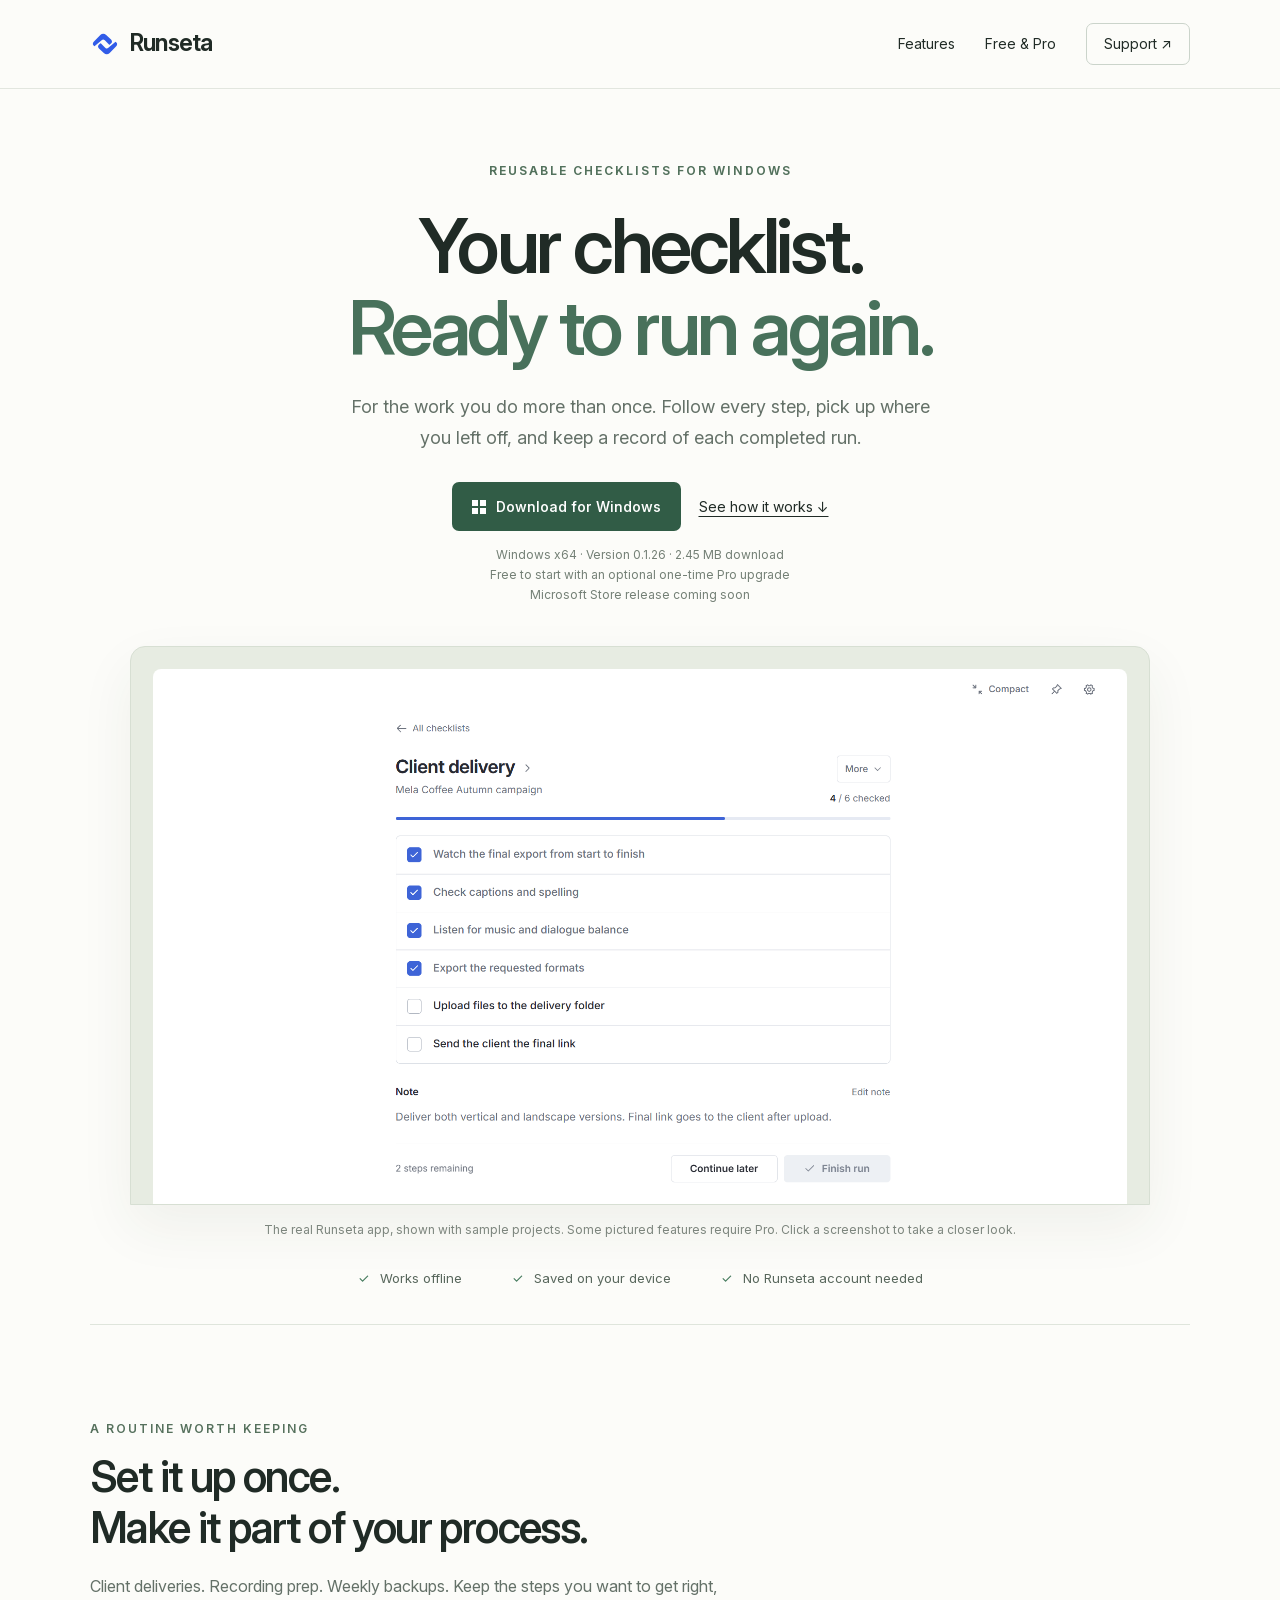
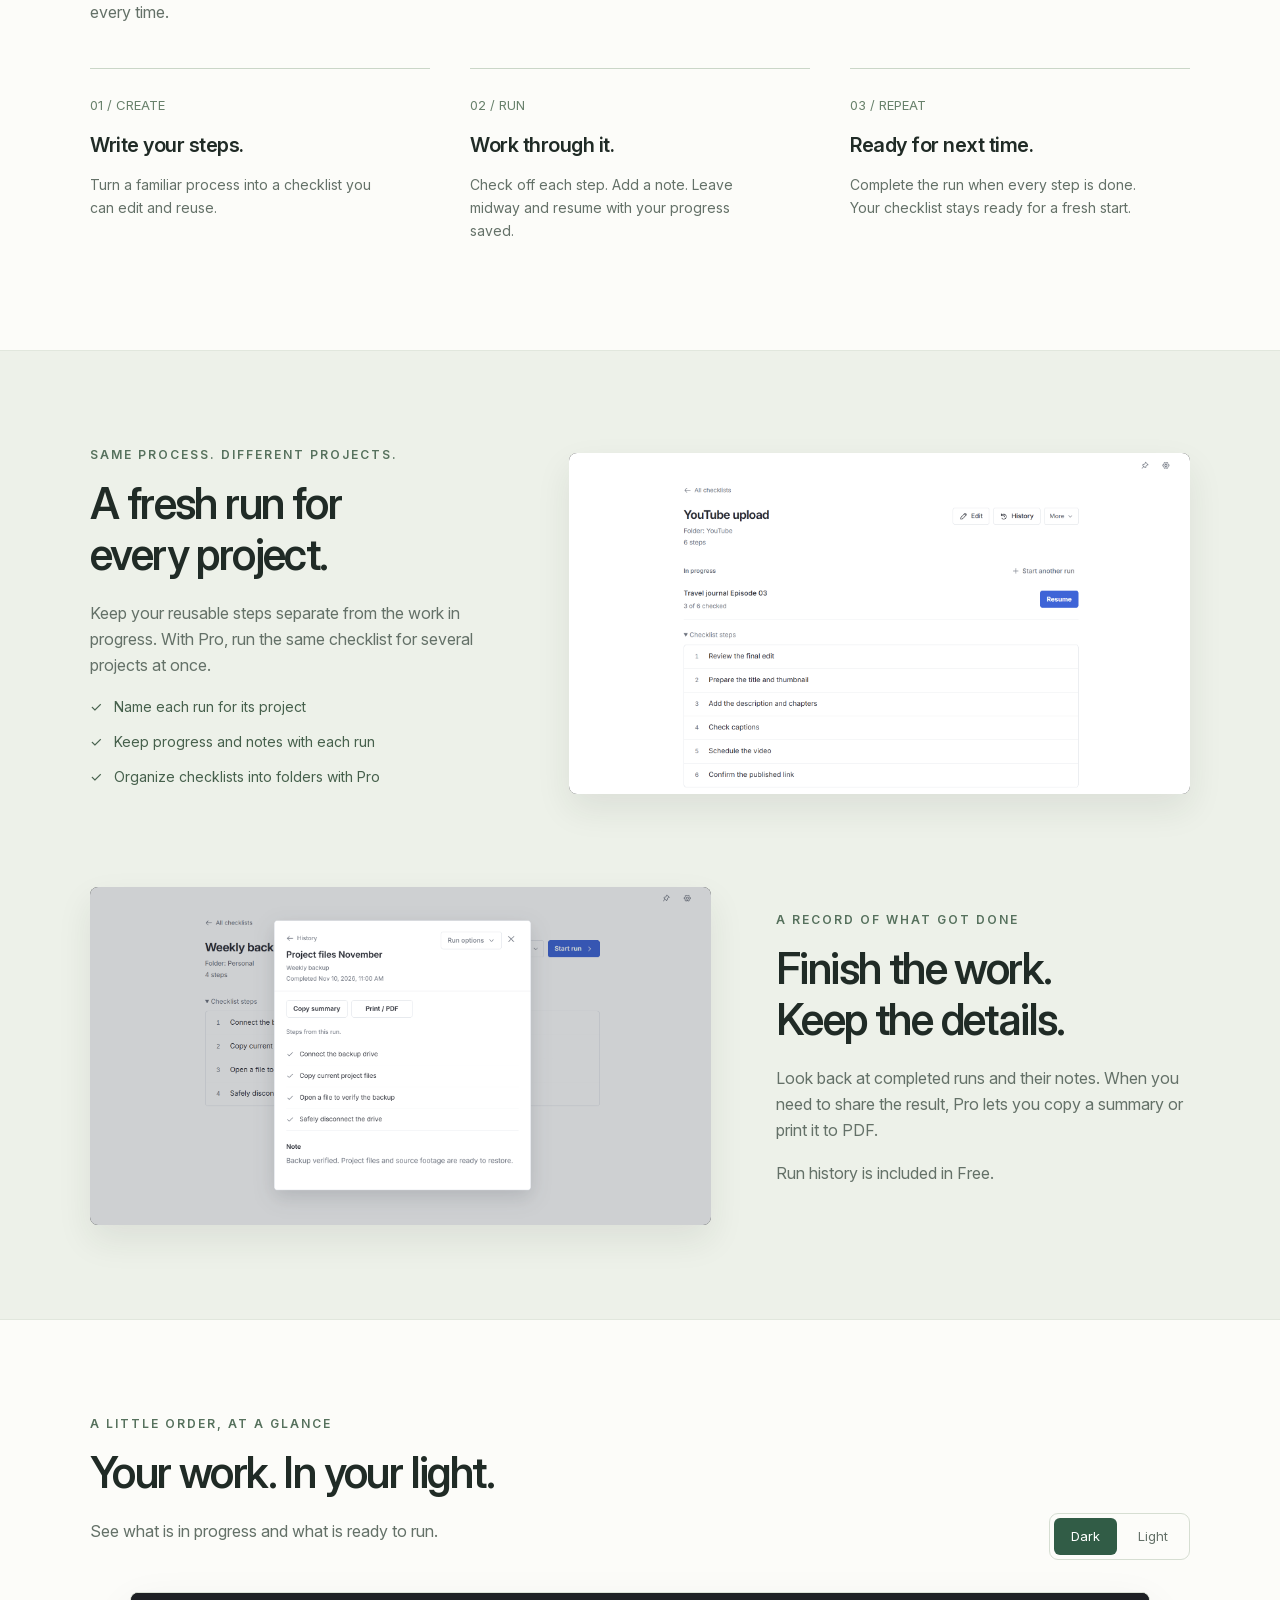
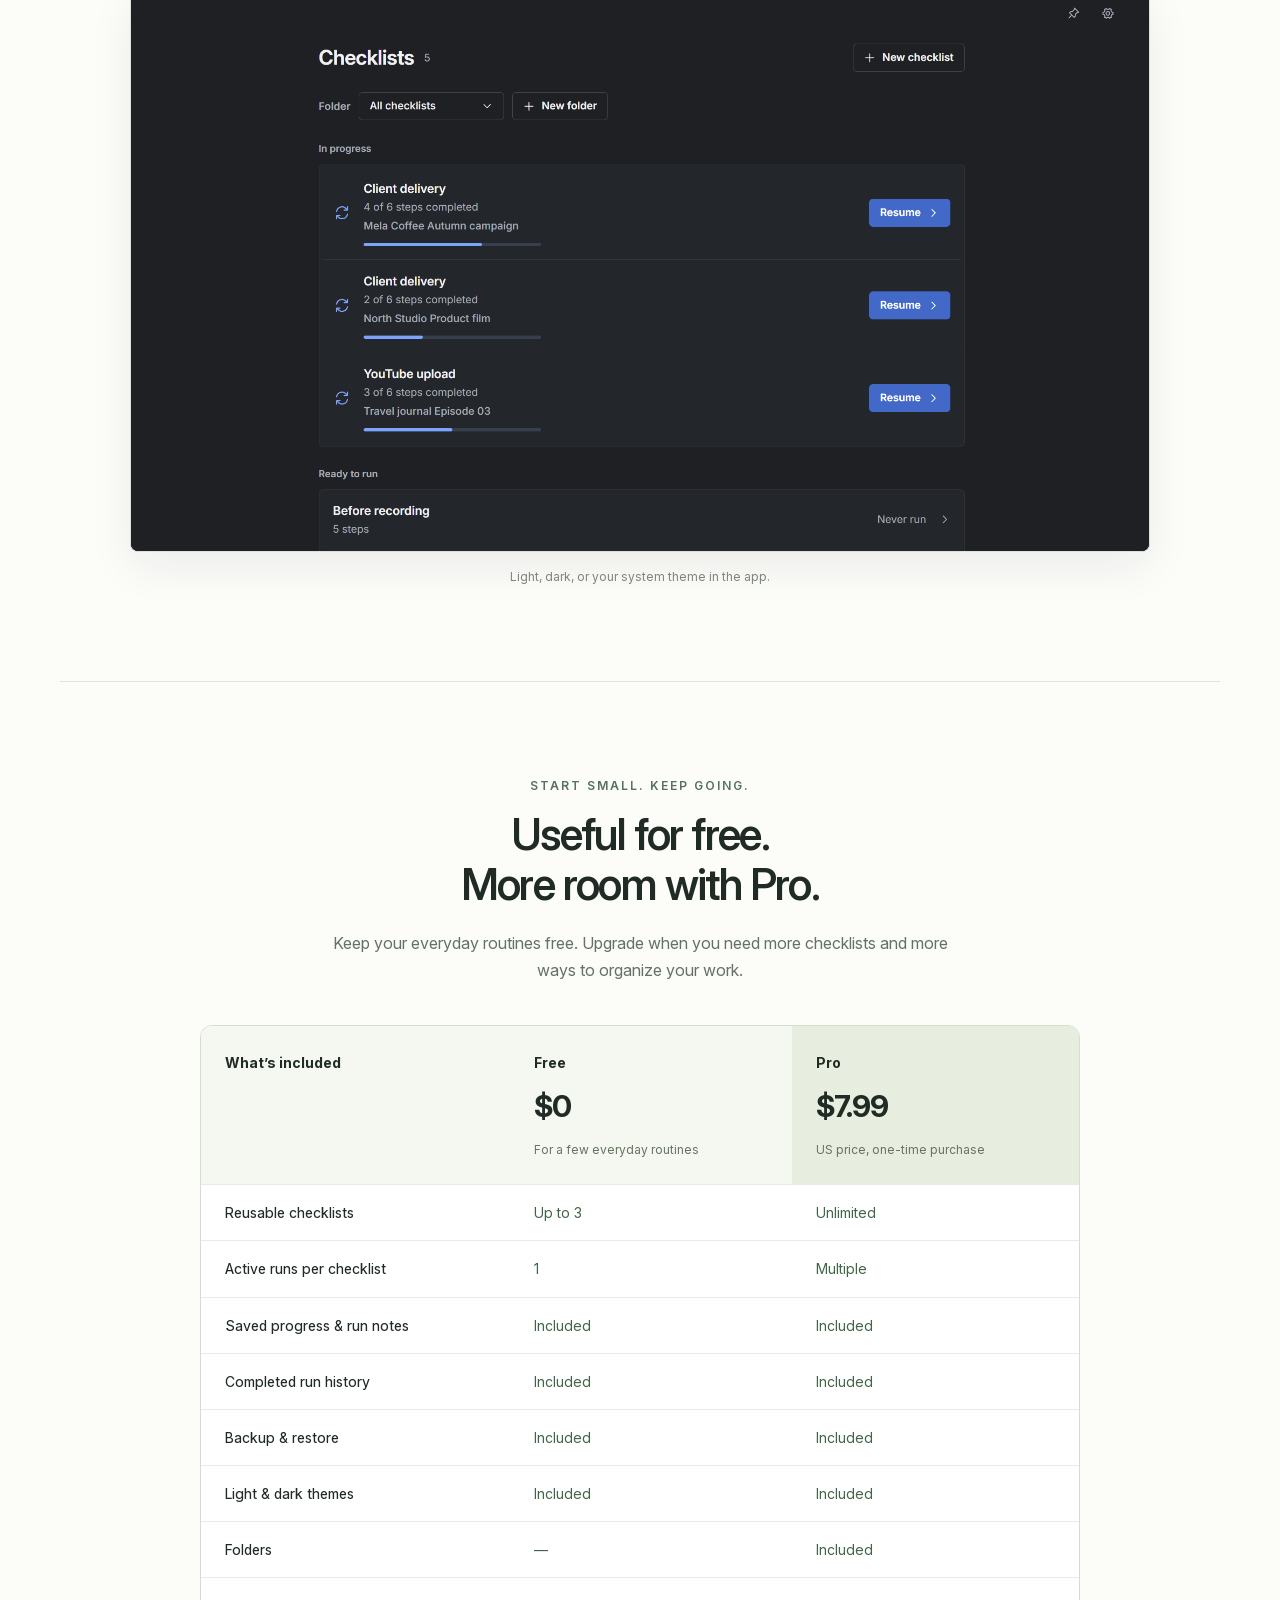
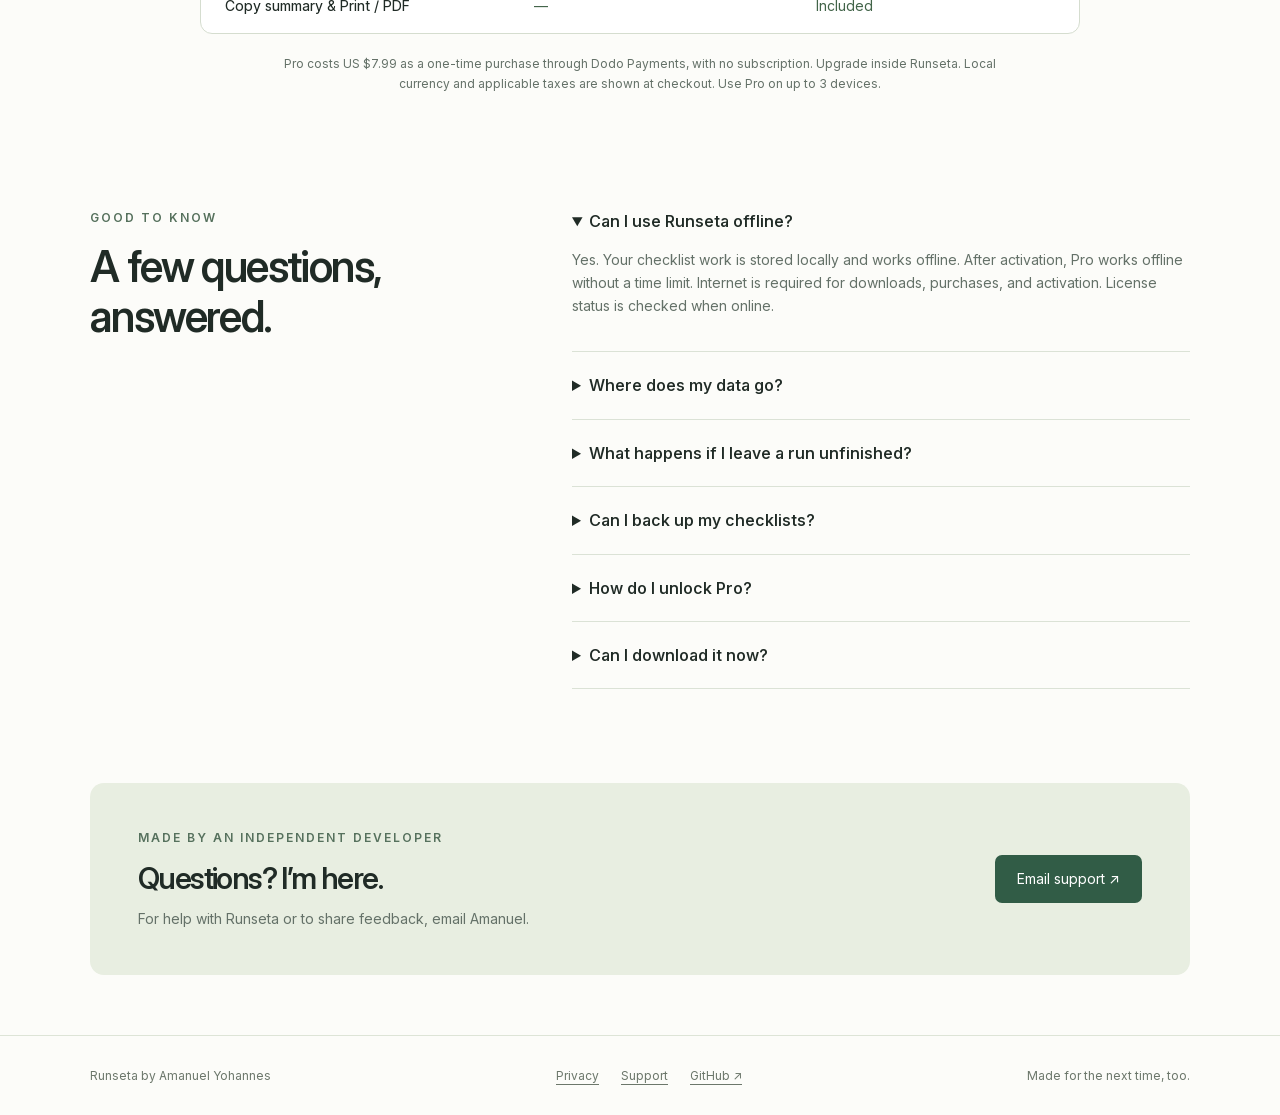
==== commit fc917ad7: "Update Runseta download and offline Pro information for 0.1.26" ====
--- a/index.html
+++ b/index.html
@@ -1 +1 @@
-<!doctype html><html lang="en"><head><meta charset="utf-8"><meta name="viewport" content="width=device-width,initial-scale=1"><meta name="description" content="Runseta is a reusable checklist app for Windows. Save progress, repeat your routines, and review completed runs."><meta name="theme-color" content="#fcfcf9"><title>Runseta — Your checklist. Ready to run again.</title><link rel="icon" href="assets/runseta.svg" type="image/svg+xml"><link rel="stylesheet" href="styles.css"></head><body><a class="skip" href="#main">Skip to content</a><header><nav class="wrap" aria-label="Main navigation"><a class="brand" href="index.html"><img src="assets/runseta.svg" alt="" width="30" height="30">Runseta</a><div class="navlinks"><a href="index.html#features">Features</a><a href="index.html#pricing">Free & Pro</a><a class="navsupport" href="index.html#support">Support ↗</a></div></nav></header><main id="main"><section class="hero wrap"><div class="eyebrow">Reusable checklists for Windows</div><h1>Your checklist.<br><span>Ready to run again.</span></h1><p class="intro">For the work you do more than once. Follow every step, pick up where you left off, and keep a record of each completed run.</p><div class="actions"><a class="availability" href="https://github.com/zematools/runseta/releases/download/v0.1.25/Runseta_0.1.25_x64-setup.exe"><span class="windows" aria-hidden="true"><i></i><i></i><i></i><i></i></span>Download for Windows</a><a class="textlink" href="#how-it-works">See how it works ↓</a></div><div class="subtle">Windows x64 · Version 0.1.25 · 2.46 MB download<br>Free to start with an optional one-time Pro upgrade<br>Microsoft Store release coming soon</div><div class="hero-visual"><button class="screenshot" data-zoom="assets/run.png" aria-label="Enlarge screenshot: An active client delivery run with four of six steps checked and a delivery note"><img src="assets/run.png" alt="An active client delivery run with four of six steps checked and a delivery note" loading="lazy"></button></div><p class="caption">The real Runseta app, shown with sample projects. Some pictured features require Pro. Click a screenshot to take a closer look.</p><div class="promise"><span>Works offline</span><span>Saved on your device</span><span>No Runseta account needed</span></div></section><section id="how-it-works" class="section wrap"><div class="section-head"><div class="kicker">A routine worth keeping</div><h2>Set it up once.<br>Make it part of your process.</h2><p>Client deliveries. Recording prep. Weekly backups. Keep the steps you want to get right, every time.</p></div><div class="steps"><article class="step"><span class="number">01 / CREATE</span><h3>Write your steps.</h3><p>Turn a familiar process into a checklist you can edit and reuse.</p></article><article class="step"><span class="number">02 / RUN</span><h3>Work through it.</h3><p>Check off each step. Add a note. Leave midway and resume with your progress saved.</p></article><article class="step"><span class="number">03 / REPEAT</span><h3>Ready for next time.</h3><p>Complete the run when every step is done. Your checklist stays ready for a fresh start.</p></article></div></section><section id="features" class="section feature-band"><div class="wrap"><article class="feature"><div class="feature-copy"><div class="kicker">Same process. Different projects.</div><h2>A fresh run for<br>every project.</h2><p>Keep your reusable steps separate from the work in progress. With Pro, run the same checklist for several projects at once.</p><ul><li>Name each run for its project</li><li>Keep progress and notes with each run</li><li>Organize checklists into folders with Pro</li></ul></div><button class="screenshot" data-zoom="assets/details.png" aria-label="Enlarge screenshot: YouTube upload checklist showing its folder, an active project run and six reusable steps"><img src="assets/details.png" alt="YouTube upload checklist showing its folder, an active project run and six reusable steps" loading="lazy"></button></article><article class="feature reverse"><button class="screenshot" data-zoom="assets/history.png" aria-label="Enlarge screenshot: Completed run showing all checked steps, a note, Copy summary and Print / PDF"><img src="assets/history.png" alt="Completed run showing all checked steps, a note, Copy summary and Print / PDF" loading="lazy"></button><div class="feature-copy"><div class="kicker">A record of what got done</div><h2>Finish the work.<br>Keep the details.</h2><p>Look back at completed runs and their notes. When you need to share the result, Pro lets you copy a summary or print it to PDF.</p><p>Run history is included in Free.</p></div></article></div></section><section class="section wrap gallery"><div class="galleryhead"><div class="section-head"><div class="kicker">A little order, at a glance</div><h2>Your work. In your light.</h2><p>See what is in progress and what is ready to run.</p></div><div class="theme-controls" aria-label="Screenshot appearance"><button data-theme="dark" aria-pressed="true">Dark</button><button data-theme="light" aria-pressed="false">Light</button></div></div><button id="home-shot" class="screenshot" data-zoom="assets/home-dark.png" aria-label="Enlarge dark theme home screenshot"><img id="home-image" src="assets/home-dark.png" alt="Runseta home in dark theme showing active projects and ready checklists" loading="lazy"></button><p class="caption">Light, dark, or your system theme in the app.</p></section><section id="pricing" class="section wrap pricing"><div class="section-head"><div class="kicker">Start small. Keep going.</div><h2>Useful for free.<br>More room with Pro.</h2><p>Keep your everyday routines free. Upgrade when you need more checklists and more ways to organize your work.</p></div><div class="tablebox"><table><thead><tr><th scope="col">What’s included</th><th scope="col">Free<span class="price">$0</span><small>For a few everyday routines</small></th><th scope="col">Pro<span class="price">$7.99</span><small>US price, one-time purchase</small></th></tr></thead><tbody><tr><th scope="row">Reusable checklists</th><td>Up to 3</td><td>Unlimited</td></tr><tr><th scope="row">Active runs per checklist</th><td>1</td><td>Multiple</td></tr><tr><th scope="row">Saved progress & run notes</th><td>Included</td><td>Included</td></tr><tr><th scope="row">Completed run history</th><td>Included</td><td>Included</td></tr><tr><th scope="row">Backup & restore</th><td>Included</td><td>Included</td></tr><tr><th scope="row">Light & dark themes</th><td>Included</td><td>Included</td></tr><tr><th scope="row">Folders</th><td>—</td><td>Included</td></tr><tr><th scope="row">Copy summary & Print / PDF</th><td>—</td><td>Included</td></tr></tbody></table></div><p class="pricingnote">Pro costs US $7.99 as a one-time purchase through Dodo Payments, with no subscription. Upgrade inside Runseta. Local currency and applicable taxes are shown at checkout. Use Pro on up to 3 devices.</p></section><section class="section wrap faq"><div><div class="kicker">Good to know</div><h2>A few questions,<br>answered.</h2></div><div><details open><summary>Can I use Runseta offline?</summary><p>Yes. Your checklist work is stored locally and works offline. Pro works offline for 7 days after verification; connect at least once a week to keep it verified. Your one-time license has no expiration. Downloads, purchases, activation, and license verification require an internet connection.</p></details><details><summary>Where does my data go?</summary><p>Your checklists, notes, and run history stay on your device. Runseta does not automatically upload that content to a developer server and does not have its own cloud sync. See the <a href="privacy.html">privacy policy</a> for details.</p></details><details><summary>What happens if I leave a run unfinished?</summary><p>Your progress is saved. Come back and resume the run when you are ready. A run can only be completed after every step is checked.</p></details><details><summary>Can I back up my checklists?</summary><p>Yes. Backup and restore are available in both Free and Pro. Keep your exported backup somewhere safe if you want to restore your data later.</p></details><details><summary>How do I unlock Pro?</summary><p>Select Get Pro inside Runseta and complete secure checkout with Dodo Payments in your browser. Return to Runseta so it can check payment and activate Pro. Your license key is also sent by email; you can enter it using Activate Pro.</p></details><details><summary>Can I download it now?</summary><p>Yes. <a href="https://github.com/zematools/runseta/releases/download/v0.1.25/Runseta_0.1.25_x64-setup.exe">Download Runseta for Windows x64</a> and run the installer. The Microsoft Store version is coming soon.</p></details></div></section><section id="support" class="wrap"><div class="support"><div><div class="kicker">Made by an independent developer</div><h2>Questions? I’m here.</h2><p>For help with Runseta or to share feedback, email Amanuel.</p></div><a href="mailto:serviceamanuel@gmail.com?subject=Runseta%20support">Email support ↗</a></div></section></main><dialog id="viewer" aria-label="Enlarged Runseta screenshot"><button id="close-viewer" autofocus>Close ×</button><img id="viewer-image" alt=""></dialog><footer><div class="wrap footerline"><span>Runseta by Amanuel Yohannes</span><div class="footerlinks"><a href="privacy.html">Privacy</a><a href="mailto:serviceamanuel@gmail.com">Support</a><a href="https://github.com/zematools">GitHub ↗</a></div><span>Made for the next time, too.</span></div></footer><script src="site.js" defer></script></body></html>+<!doctype html><html lang="en"><head><meta charset="utf-8"><meta name="viewport" content="width=device-width,initial-scale=1"><meta name="description" content="Runseta is a reusable checklist app for Windows. Save progress, repeat your routines, and review completed runs."><meta name="theme-color" content="#fcfcf9"><title>Runseta — Your checklist. Ready to run again.</title><link rel="icon" href="assets/runseta.svg" type="image/svg+xml"><link rel="stylesheet" href="styles.css"></head><body><a class="skip" href="#main">Skip to content</a><header><nav class="wrap" aria-label="Main navigation"><a class="brand" href="index.html"><img src="assets/runseta.svg" alt="" width="30" height="30">Runseta</a><div class="navlinks"><a href="index.html#features">Features</a><a href="index.html#pricing">Free & Pro</a><a class="navsupport" href="index.html#support">Support ↗</a></div></nav></header><main id="main"><section class="hero wrap"><div class="eyebrow">Reusable checklists for Windows</div><h1>Your checklist.<br><span>Ready to run again.</span></h1><p class="intro">For the work you do more than once. Follow every step, pick up where you left off, and keep a record of each completed run.</p><div class="actions"><a class="availability" href="https://github.com/zematools/runseta/releases/download/v0.1.26/Runseta_0.1.26_x64-setup.exe"><span class="windows" aria-hidden="true"><i></i><i></i><i></i><i></i></span>Download for Windows</a><a class="textlink" href="#how-it-works">See how it works ↓</a></div><div class="subtle">Windows x64 · Version 0.1.26 · 2.45 MB download<br>Free to start with an optional one-time Pro upgrade<br>Microsoft Store release coming soon</div><div class="hero-visual"><button class="screenshot" data-zoom="assets/run.png" aria-label="Enlarge screenshot: An active client delivery run with four of six steps checked and a delivery note"><img src="assets/run.png" alt="An active client delivery run with four of six steps checked and a delivery note" loading="lazy"></button></div><p class="caption">The real Runseta app, shown with sample projects. Some pictured features require Pro. Click a screenshot to take a closer look.</p><div class="promise"><span>Works offline</span><span>Saved on your device</span><span>No Runseta account needed</span></div></section><section id="how-it-works" class="section wrap"><div class="section-head"><div class="kicker">A routine worth keeping</div><h2>Set it up once.<br>Make it part of your process.</h2><p>Client deliveries. Recording prep. Weekly backups. Keep the steps you want to get right, every time.</p></div><div class="steps"><article class="step"><span class="number">01 / CREATE</span><h3>Write your steps.</h3><p>Turn a familiar process into a checklist you can edit and reuse.</p></article><article class="step"><span class="number">02 / RUN</span><h3>Work through it.</h3><p>Check off each step. Add a note. Leave midway and resume with your progress saved.</p></article><article class="step"><span class="number">03 / REPEAT</span><h3>Ready for next time.</h3><p>Complete the run when every step is done. Your checklist stays ready for a fresh start.</p></article></div></section><section id="features" class="section feature-band"><div class="wrap"><article class="feature"><div class="feature-copy"><div class="kicker">Same process. Different projects.</div><h2>A fresh run for<br>every project.</h2><p>Keep your reusable steps separate from the work in progress. With Pro, run the same checklist for several projects at once.</p><ul><li>Name each run for its project</li><li>Keep progress and notes with each run</li><li>Organize checklists into folders with Pro</li></ul></div><button class="screenshot" data-zoom="assets/details.png" aria-label="Enlarge screenshot: YouTube upload checklist showing its folder, an active project run and six reusable steps"><img src="assets/details.png" alt="YouTube upload checklist showing its folder, an active project run and six reusable steps" loading="lazy"></button></article><article class="feature reverse"><button class="screenshot" data-zoom="assets/history.png" aria-label="Enlarge screenshot: Completed run showing all checked steps, a note, Copy summary and Print / PDF"><img src="assets/history.png" alt="Completed run showing all checked steps, a note, Copy summary and Print / PDF" loading="lazy"></button><div class="feature-copy"><div class="kicker">A record of what got done</div><h2>Finish the work.<br>Keep the details.</h2><p>Look back at completed runs and their notes. When you need to share the result, Pro lets you copy a summary or print it to PDF.</p><p>Run history is included in Free.</p></div></article></div></section><section class="section wrap gallery"><div class="galleryhead"><div class="section-head"><div class="kicker">A little order, at a glance</div><h2>Your work. In your light.</h2><p>See what is in progress and what is ready to run.</p></div><div class="theme-controls" aria-label="Screenshot appearance"><button data-theme="dark" aria-pressed="true">Dark</button><button data-theme="light" aria-pressed="false">Light</button></div></div><button id="home-shot" class="screenshot" data-zoom="assets/home-dark.png" aria-label="Enlarge dark theme home screenshot"><img id="home-image" src="assets/home-dark.png" alt="Runseta home in dark theme showing active projects and ready checklists" loading="lazy"></button><p class="caption">Light, dark, or your system theme in the app.</p></section><section id="pricing" class="section wrap pricing"><div class="section-head"><div class="kicker">Start small. Keep going.</div><h2>Useful for free.<br>More room with Pro.</h2><p>Keep your everyday routines free. Upgrade when you need more checklists and more ways to organize your work.</p></div><div class="tablebox"><table><thead><tr><th scope="col">What’s included</th><th scope="col">Free<span class="price">$0</span><small>For a few everyday routines</small></th><th scope="col">Pro<span class="price">$7.99</span><small>US price, one-time purchase</small></th></tr></thead><tbody><tr><th scope="row">Reusable checklists</th><td>Up to 3</td><td>Unlimited</td></tr><tr><th scope="row">Active runs per checklist</th><td>1</td><td>Multiple</td></tr><tr><th scope="row">Saved progress & run notes</th><td>Included</td><td>Included</td></tr><tr><th scope="row">Completed run history</th><td>Included</td><td>Included</td></tr><tr><th scope="row">Backup & restore</th><td>Included</td><td>Included</td></tr><tr><th scope="row">Light & dark themes</th><td>Included</td><td>Included</td></tr><tr><th scope="row">Folders</th><td>—</td><td>Included</td></tr><tr><th scope="row">Copy summary & Print / PDF</th><td>—</td><td>Included</td></tr></tbody></table></div><p class="pricingnote">Pro costs US $7.99 as a one-time purchase through Dodo Payments, with no subscription. Upgrade inside Runseta. Local currency and applicable taxes are shown at checkout. Use Pro on up to 3 devices.</p></section><section class="section wrap faq"><div><div class="kicker">Good to know</div><h2>A few questions,<br>answered.</h2></div><div><details open><summary>Can I use Runseta offline?</summary><p>Yes. Your checklist work is stored locally and works offline. After activation, Pro works offline without a time limit. Internet is required for downloads, purchases, and activation. License status is checked when online.</p></details><details><summary>Where does my data go?</summary><p>Your checklists, notes, and run history stay on your device. Runseta does not automatically upload that content to a developer server and does not have its own cloud sync. See the <a href="privacy.html">privacy policy</a> for details.</p></details><details><summary>What happens if I leave a run unfinished?</summary><p>Your progress is saved. Come back and resume the run when you are ready. A run can only be completed after every step is checked.</p></details><details><summary>Can I back up my checklists?</summary><p>Yes. Backup and restore are available in both Free and Pro. Keep your exported backup somewhere safe if you want to restore your data later.</p></details><details><summary>How do I unlock Pro?</summary><p>Select Get Pro inside Runseta and complete secure checkout with Dodo Payments in your browser. Return to Runseta so it can check payment and activate Pro. Your license key is also sent by email; you can enter it using Activate Pro.</p></details><details><summary>Can I download it now?</summary><p>Yes. <a href="https://github.com/zematools/runseta/releases/download/v0.1.26/Runseta_0.1.26_x64-setup.exe">Download Runseta for Windows x64</a> and run the installer. The Microsoft Store version is coming soon.</p></details></div></section><section id="support" class="wrap"><div class="support"><div><div class="kicker">Made by an independent developer</div><h2>Questions? I’m here.</h2><p>For help with Runseta or to share feedback, email Amanuel.</p></div><a href="mailto:serviceamanuel@gmail.com?subject=Runseta%20support">Email support ↗</a></div></section></main><dialog id="viewer" aria-label="Enlarged Runseta screenshot"><button id="close-viewer" autofocus>Close ×</button><img id="viewer-image" alt=""></dialog><footer><div class="wrap footerline"><span>Runseta by Amanuel Yohannes</span><div class="footerlinks"><a href="privacy.html">Privacy</a><a href="mailto:serviceamanuel@gmail.com">Support</a><a href="https://github.com/zematools">GitHub ↗</a></div><span>Made for the next time, too.</span></div></footer><script src="site.js" defer></script></body></html>
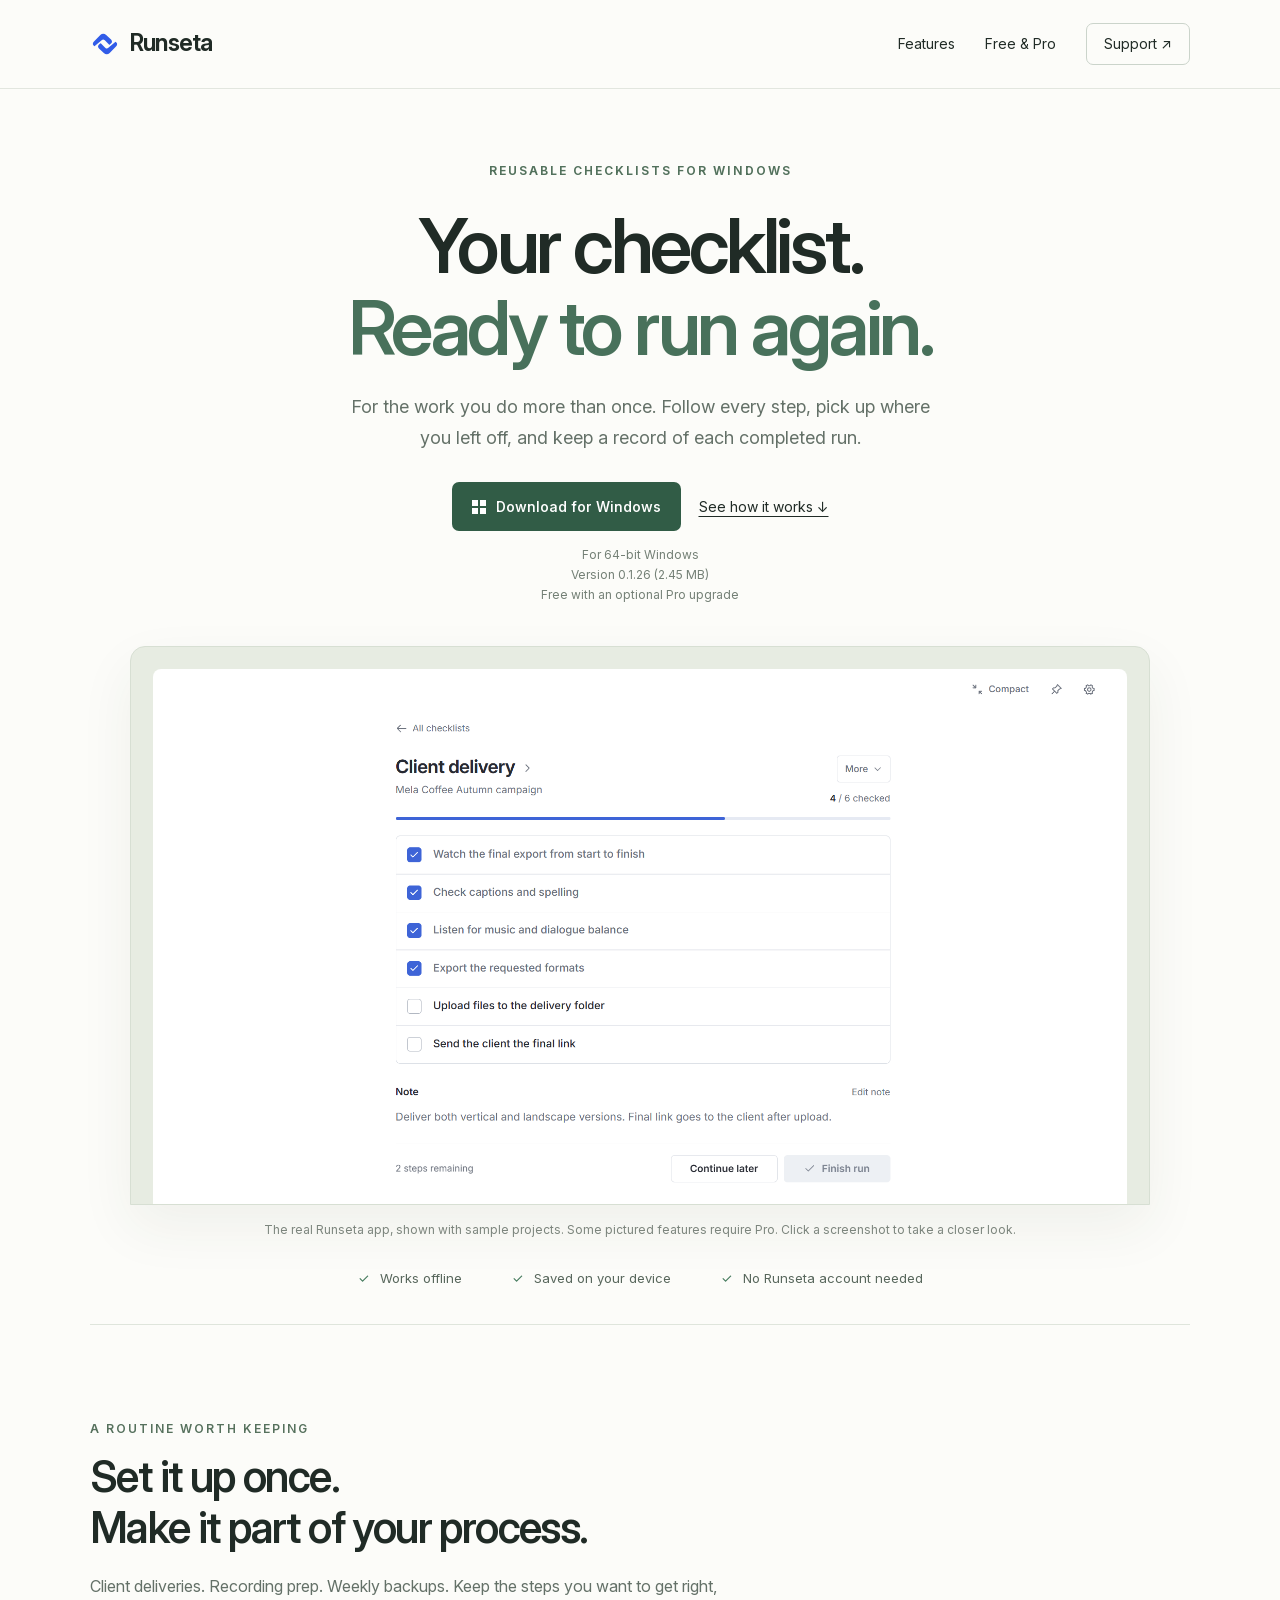
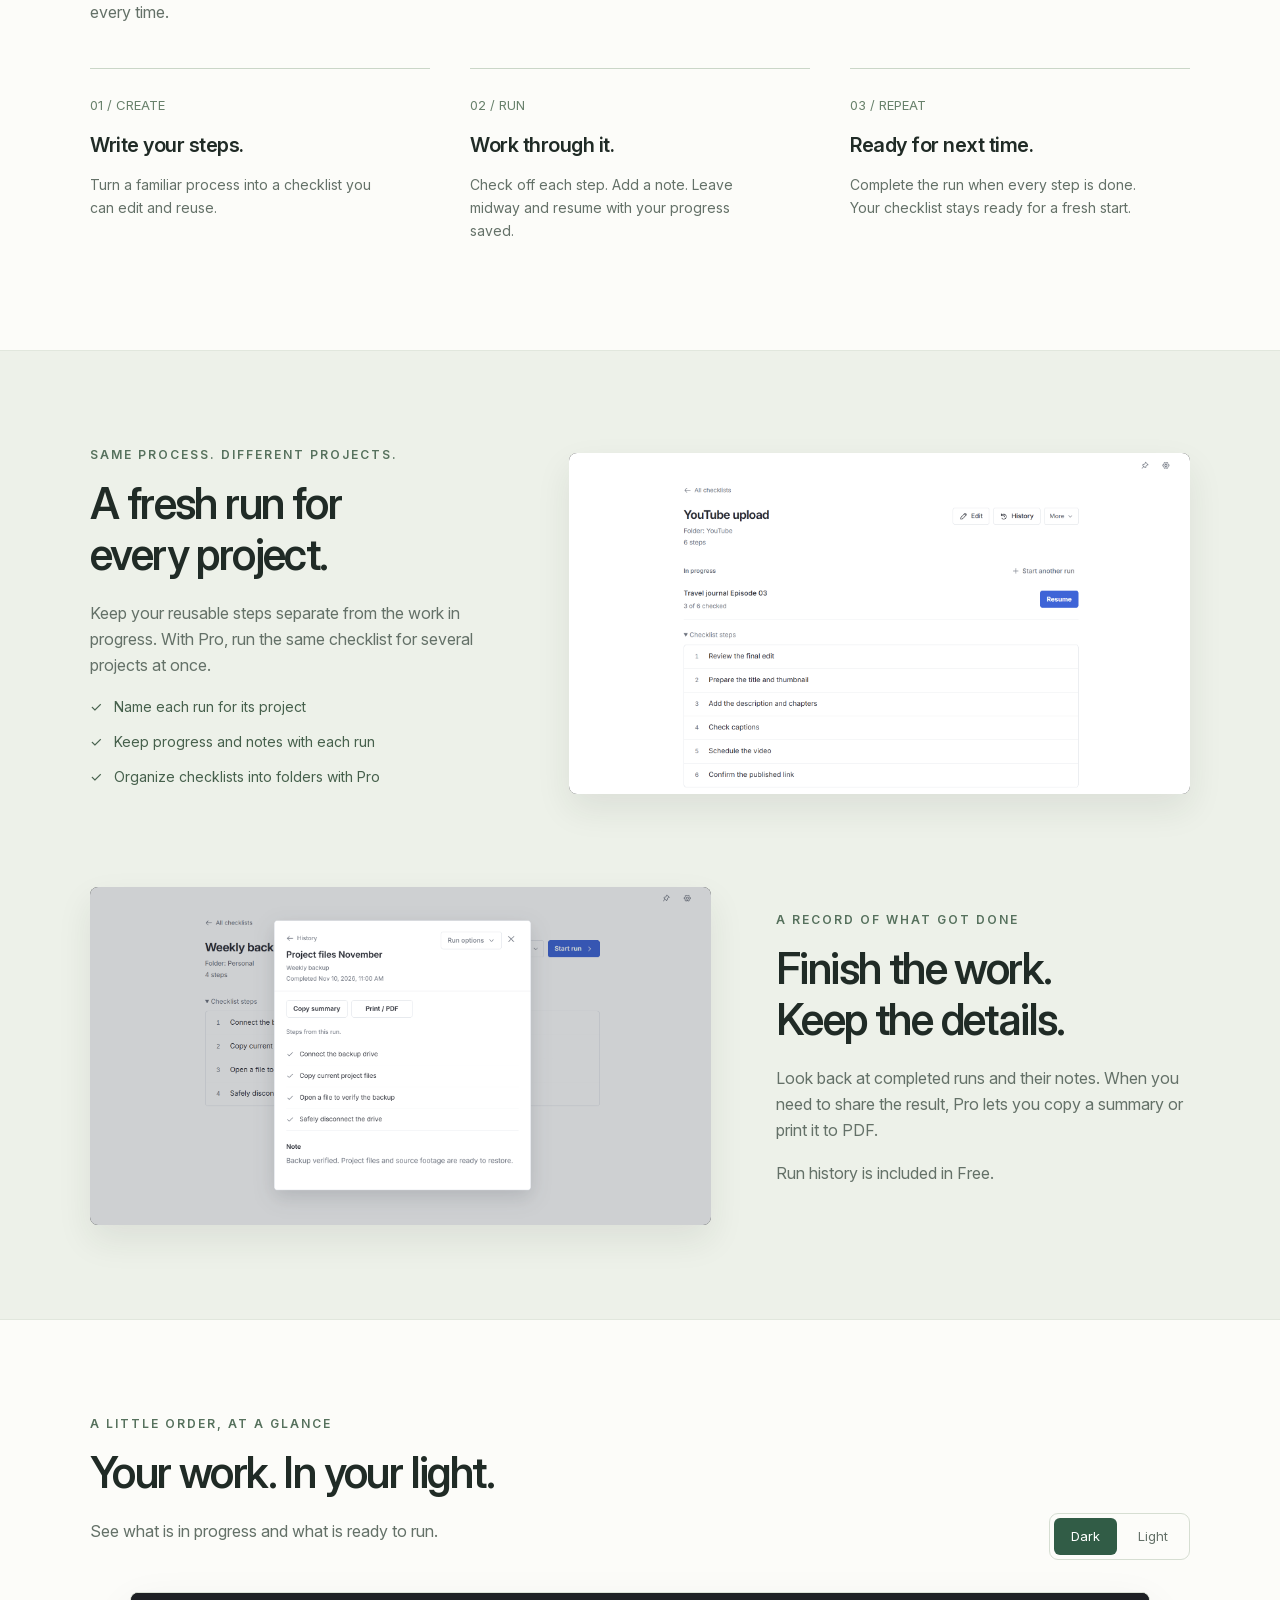
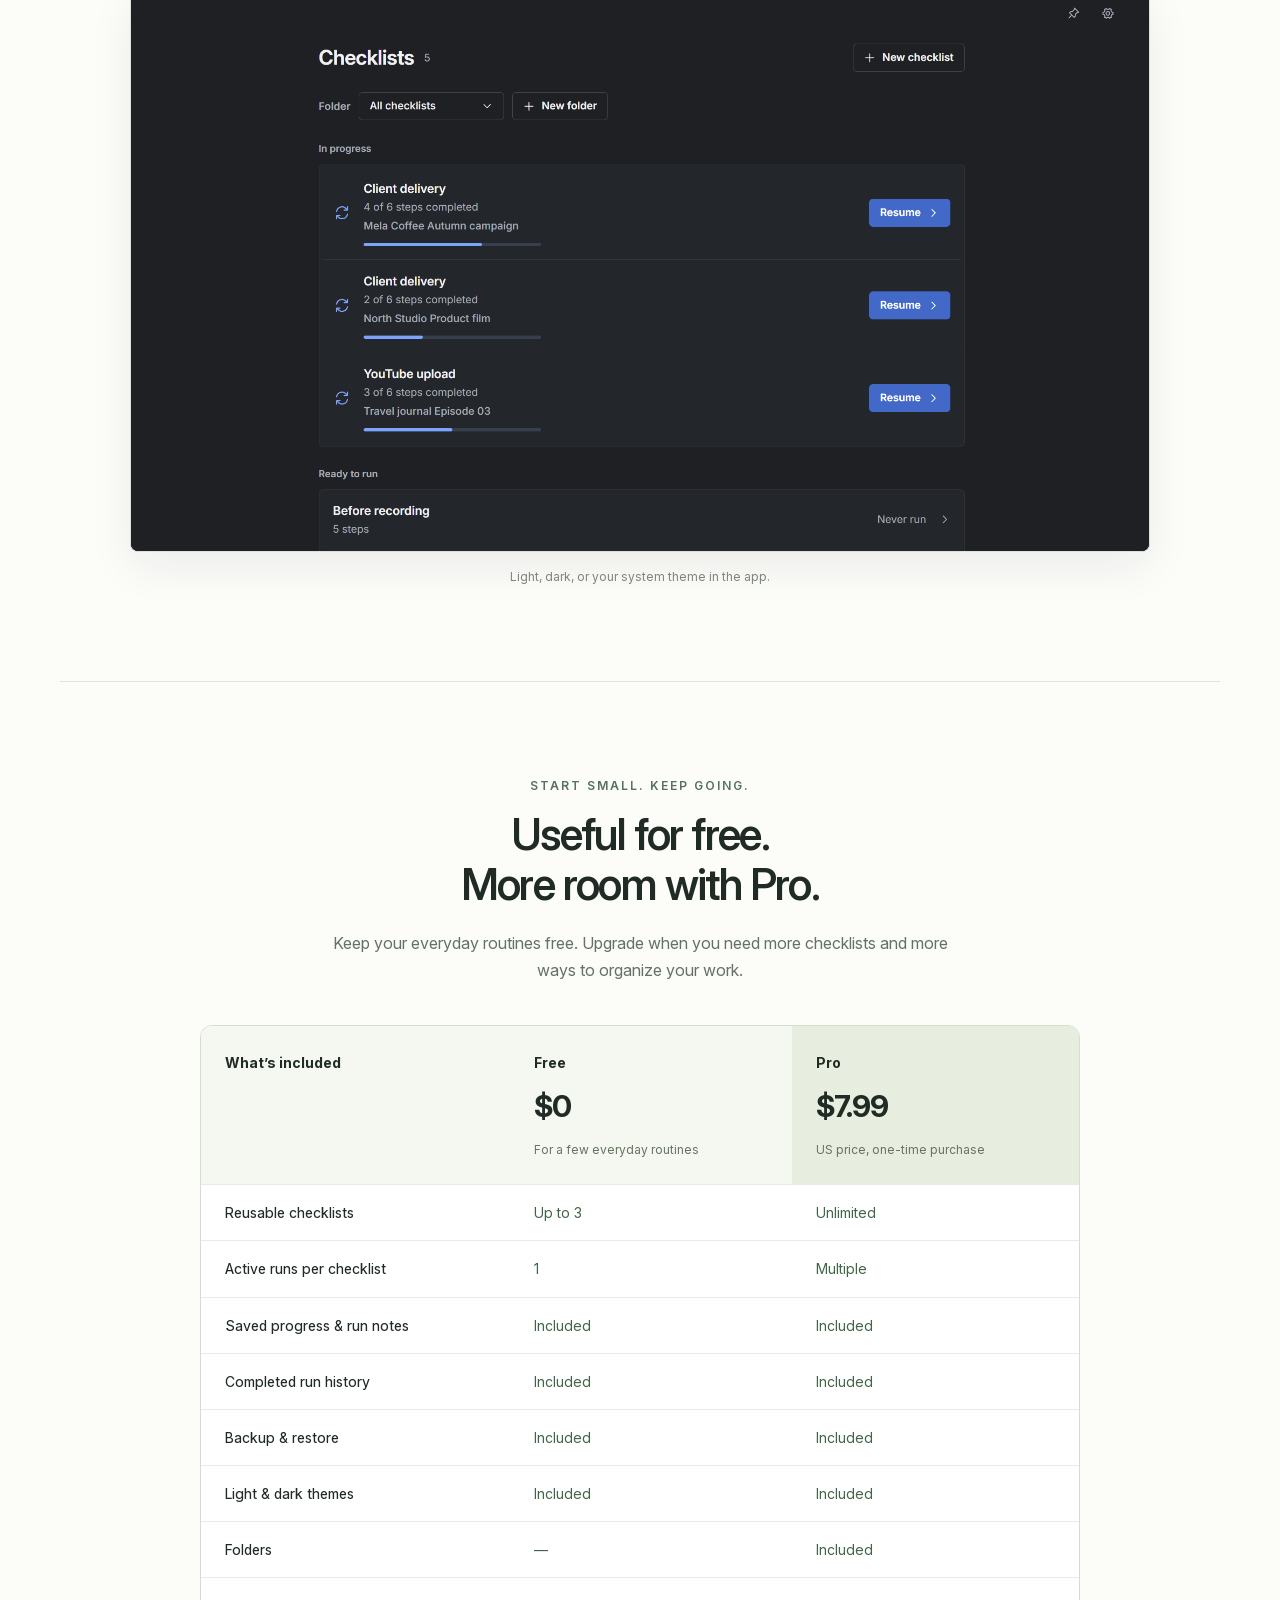
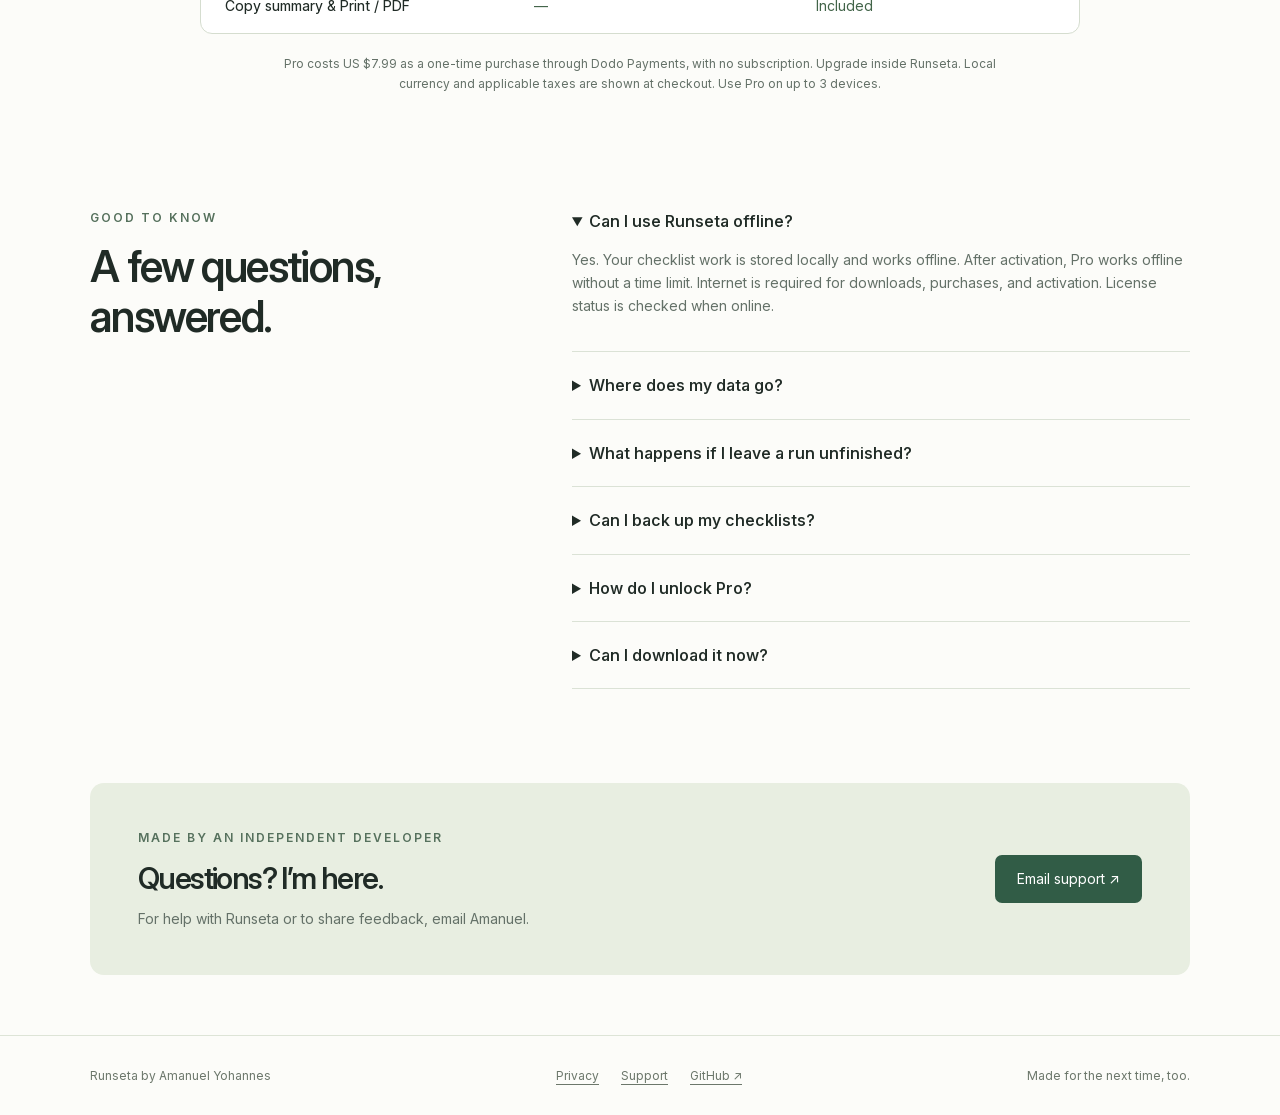
==== commit 014ae801: "Simplify homepage download details and remove dot separators" ====
--- a/index.html
+++ b/index.html
@@ -1 +1 @@
-<!doctype html><html lang="en"><head><meta charset="utf-8"><meta name="viewport" content="width=device-width,initial-scale=1"><meta name="description" content="Runseta is a reusable checklist app for Windows. Save progress, repeat your routines, and review completed runs."><meta name="theme-color" content="#fcfcf9"><title>Runseta — Your checklist. Ready to run again.</title><link rel="icon" href="assets/runseta.svg" type="image/svg+xml"><link rel="stylesheet" href="styles.css"></head><body><a class="skip" href="#main">Skip to content</a><header><nav class="wrap" aria-label="Main navigation"><a class="brand" href="index.html"><img src="assets/runseta.svg" alt="" width="30" height="30">Runseta</a><div class="navlinks"><a href="index.html#features">Features</a><a href="index.html#pricing">Free & Pro</a><a class="navsupport" href="index.html#support">Support ↗</a></div></nav></header><main id="main"><section class="hero wrap"><div class="eyebrow">Reusable checklists for Windows</div><h1>Your checklist.<br><span>Ready to run again.</span></h1><p class="intro">For the work you do more than once. Follow every step, pick up where you left off, and keep a record of each completed run.</p><div class="actions"><a class="availability" href="https://github.com/zematools/runseta/releases/download/v0.1.26/Runseta_0.1.26_x64-setup.exe"><span class="windows" aria-hidden="true"><i></i><i></i><i></i><i></i></span>Download for Windows</a><a class="textlink" href="#how-it-works">See how it works ↓</a></div><div class="subtle">Windows x64 · Version 0.1.26 · 2.45 MB download<br>Free to start with an optional one-time Pro upgrade<br>Microsoft Store release coming soon</div><div class="hero-visual"><button class="screenshot" data-zoom="assets/run.png" aria-label="Enlarge screenshot: An active client delivery run with four of six steps checked and a delivery note"><img src="assets/run.png" alt="An active client delivery run with four of six steps checked and a delivery note" loading="lazy"></button></div><p class="caption">The real Runseta app, shown with sample projects. Some pictured features require Pro. Click a screenshot to take a closer look.</p><div class="promise"><span>Works offline</span><span>Saved on your device</span><span>No Runseta account needed</span></div></section><section id="how-it-works" class="section wrap"><div class="section-head"><div class="kicker">A routine worth keeping</div><h2>Set it up once.<br>Make it part of your process.</h2><p>Client deliveries. Recording prep. Weekly backups. Keep the steps you want to get right, every time.</p></div><div class="steps"><article class="step"><span class="number">01 / CREATE</span><h3>Write your steps.</h3><p>Turn a familiar process into a checklist you can edit and reuse.</p></article><article class="step"><span class="number">02 / RUN</span><h3>Work through it.</h3><p>Check off each step. Add a note. Leave midway and resume with your progress saved.</p></article><article class="step"><span class="number">03 / REPEAT</span><h3>Ready for next time.</h3><p>Complete the run when every step is done. Your checklist stays ready for a fresh start.</p></article></div></section><section id="features" class="section feature-band"><div class="wrap"><article class="feature"><div class="feature-copy"><div class="kicker">Same process. Different projects.</div><h2>A fresh run for<br>every project.</h2><p>Keep your reusable steps separate from the work in progress. With Pro, run the same checklist for several projects at once.</p><ul><li>Name each run for its project</li><li>Keep progress and notes with each run</li><li>Organize checklists into folders with Pro</li></ul></div><button class="screenshot" data-zoom="assets/details.png" aria-label="Enlarge screenshot: YouTube upload checklist showing its folder, an active project run and six reusable steps"><img src="assets/details.png" alt="YouTube upload checklist showing its folder, an active project run and six reusable steps" loading="lazy"></button></article><article class="feature reverse"><button class="screenshot" data-zoom="assets/history.png" aria-label="Enlarge screenshot: Completed run showing all checked steps, a note, Copy summary and Print / PDF"><img src="assets/history.png" alt="Completed run showing all checked steps, a note, Copy summary and Print / PDF" loading="lazy"></button><div class="feature-copy"><div class="kicker">A record of what got done</div><h2>Finish the work.<br>Keep the details.</h2><p>Look back at completed runs and their notes. When you need to share the result, Pro lets you copy a summary or print it to PDF.</p><p>Run history is included in Free.</p></div></article></div></section><section class="section wrap gallery"><div class="galleryhead"><div class="section-head"><div class="kicker">A little order, at a glance</div><h2>Your work. In your light.</h2><p>See what is in progress and what is ready to run.</p></div><div class="theme-controls" aria-label="Screenshot appearance"><button data-theme="dark" aria-pressed="true">Dark</button><button data-theme="light" aria-pressed="false">Light</button></div></div><button id="home-shot" class="screenshot" data-zoom="assets/home-dark.png" aria-label="Enlarge dark theme home screenshot"><img id="home-image" src="assets/home-dark.png" alt="Runseta home in dark theme showing active projects and ready checklists" loading="lazy"></button><p class="caption">Light, dark, or your system theme in the app.</p></section><section id="pricing" class="section wrap pricing"><div class="section-head"><div class="kicker">Start small. Keep going.</div><h2>Useful for free.<br>More room with Pro.</h2><p>Keep your everyday routines free. Upgrade when you need more checklists and more ways to organize your work.</p></div><div class="tablebox"><table><thead><tr><th scope="col">What’s included</th><th scope="col">Free<span class="price">$0</span><small>For a few everyday routines</small></th><th scope="col">Pro<span class="price">$7.99</span><small>US price, one-time purchase</small></th></tr></thead><tbody><tr><th scope="row">Reusable checklists</th><td>Up to 3</td><td>Unlimited</td></tr><tr><th scope="row">Active runs per checklist</th><td>1</td><td>Multiple</td></tr><tr><th scope="row">Saved progress & run notes</th><td>Included</td><td>Included</td></tr><tr><th scope="row">Completed run history</th><td>Included</td><td>Included</td></tr><tr><th scope="row">Backup & restore</th><td>Included</td><td>Included</td></tr><tr><th scope="row">Light & dark themes</th><td>Included</td><td>Included</td></tr><tr><th scope="row">Folders</th><td>—</td><td>Included</td></tr><tr><th scope="row">Copy summary & Print / PDF</th><td>—</td><td>Included</td></tr></tbody></table></div><p class="pricingnote">Pro costs US $7.99 as a one-time purchase through Dodo Payments, with no subscription. Upgrade inside Runseta. Local currency and applicable taxes are shown at checkout. Use Pro on up to 3 devices.</p></section><section class="section wrap faq"><div><div class="kicker">Good to know</div><h2>A few questions,<br>answered.</h2></div><div><details open><summary>Can I use Runseta offline?</summary><p>Yes. Your checklist work is stored locally and works offline. After activation, Pro works offline without a time limit. Internet is required for downloads, purchases, and activation. License status is checked when online.</p></details><details><summary>Where does my data go?</summary><p>Your checklists, notes, and run history stay on your device. Runseta does not automatically upload that content to a developer server and does not have its own cloud sync. See the <a href="privacy.html">privacy policy</a> for details.</p></details><details><summary>What happens if I leave a run unfinished?</summary><p>Your progress is saved. Come back and resume the run when you are ready. A run can only be completed after every step is checked.</p></details><details><summary>Can I back up my checklists?</summary><p>Yes. Backup and restore are available in both Free and Pro. Keep your exported backup somewhere safe if you want to restore your data later.</p></details><details><summary>How do I unlock Pro?</summary><p>Select Get Pro inside Runseta and complete secure checkout with Dodo Payments in your browser. Return to Runseta so it can check payment and activate Pro. Your license key is also sent by email; you can enter it using Activate Pro.</p></details><details><summary>Can I download it now?</summary><p>Yes. <a href="https://github.com/zematools/runseta/releases/download/v0.1.26/Runseta_0.1.26_x64-setup.exe">Download Runseta for Windows x64</a> and run the installer. The Microsoft Store version is coming soon.</p></details></div></section><section id="support" class="wrap"><div class="support"><div><div class="kicker">Made by an independent developer</div><h2>Questions? I’m here.</h2><p>For help with Runseta or to share feedback, email Amanuel.</p></div><a href="mailto:serviceamanuel@gmail.com?subject=Runseta%20support">Email support ↗</a></div></section></main><dialog id="viewer" aria-label="Enlarged Runseta screenshot"><button id="close-viewer" autofocus>Close ×</button><img id="viewer-image" alt=""></dialog><footer><div class="wrap footerline"><span>Runseta by Amanuel Yohannes</span><div class="footerlinks"><a href="privacy.html">Privacy</a><a href="mailto:serviceamanuel@gmail.com">Support</a><a href="https://github.com/zematools">GitHub ↗</a></div><span>Made for the next time, too.</span></div></footer><script src="site.js" defer></script></body></html>+<!doctype html><html lang="en"><head><meta charset="utf-8"><meta name="viewport" content="width=device-width,initial-scale=1"><meta name="description" content="Runseta is a reusable checklist app for Windows. Save progress, repeat your routines, and review completed runs."><meta name="theme-color" content="#fcfcf9"><title>Runseta | Reusable Checklists for Windows</title><link rel="icon" href="assets/runseta.svg" type="image/svg+xml"><link rel="stylesheet" href="styles.css"></head><body><a class="skip" href="#main">Skip to content</a><header><nav class="wrap" aria-label="Main navigation"><a class="brand" href="index.html"><img src="assets/runseta.svg" alt="" width="30" height="30">Runseta</a><div class="navlinks"><a href="index.html#features">Features</a><a href="index.html#pricing">Free & Pro</a><a class="navsupport" href="index.html#support">Support ↗</a></div></nav></header><main id="main"><section class="hero wrap"><div class="eyebrow">Reusable checklists for Windows</div><h1>Your checklist.<br><span>Ready to run again.</span></h1><p class="intro">For the work you do more than once. Follow every step, pick up where you left off, and keep a record of each completed run.</p><div class="actions"><a class="availability" href="https://github.com/zematools/runseta/releases/download/v0.1.26/Runseta_0.1.26_x64-setup.exe"><span class="windows" aria-hidden="true"><i></i><i></i><i></i><i></i></span>Download for Windows</a><a class="textlink" href="#how-it-works">See how it works ↓</a></div><div class="subtle">For 64-bit Windows<br>Version 0.1.26 (2.45 MB)<br>Free with an optional Pro upgrade</div><div class="hero-visual"><button class="screenshot" data-zoom="assets/run.png" aria-label="Enlarge screenshot: An active client delivery run with four of six steps checked and a delivery note"><img src="assets/run.png" alt="An active client delivery run with four of six steps checked and a delivery note" loading="lazy"></button></div><p class="caption">The real Runseta app, shown with sample projects. Some pictured features require Pro. Click a screenshot to take a closer look.</p><div class="promise"><span>Works offline</span><span>Saved on your device</span><span>No Runseta account needed</span></div></section><section id="how-it-works" class="section wrap"><div class="section-head"><div class="kicker">A routine worth keeping</div><h2>Set it up once.<br>Make it part of your process.</h2><p>Client deliveries. Recording prep. Weekly backups. Keep the steps you want to get right, every time.</p></div><div class="steps"><article class="step"><span class="number">01 / CREATE</span><h3>Write your steps.</h3><p>Turn a familiar process into a checklist you can edit and reuse.</p></article><article class="step"><span class="number">02 / RUN</span><h3>Work through it.</h3><p>Check off each step. Add a note. Leave midway and resume with your progress saved.</p></article><article class="step"><span class="number">03 / REPEAT</span><h3>Ready for next time.</h3><p>Complete the run when every step is done. Your checklist stays ready for a fresh start.</p></article></div></section><section id="features" class="section feature-band"><div class="wrap"><article class="feature"><div class="feature-copy"><div class="kicker">Same process. Different projects.</div><h2>A fresh run for<br>every project.</h2><p>Keep your reusable steps separate from the work in progress. With Pro, run the same checklist for several projects at once.</p><ul><li>Name each run for its project</li><li>Keep progress and notes with each run</li><li>Organize checklists into folders with Pro</li></ul></div><button class="screenshot" data-zoom="assets/details.png" aria-label="Enlarge screenshot: YouTube upload checklist showing its folder, an active project run and six reusable steps"><img src="assets/details.png" alt="YouTube upload checklist showing its folder, an active project run and six reusable steps" loading="lazy"></button></article><article class="feature reverse"><button class="screenshot" data-zoom="assets/history.png" aria-label="Enlarge screenshot: Completed run showing all checked steps, a note, Copy summary and Print / PDF"><img src="assets/history.png" alt="Completed run showing all checked steps, a note, Copy summary and Print / PDF" loading="lazy"></button><div class="feature-copy"><div class="kicker">A record of what got done</div><h2>Finish the work.<br>Keep the details.</h2><p>Look back at completed runs and their notes. When you need to share the result, Pro lets you copy a summary or print it to PDF.</p><p>Run history is included in Free.</p></div></article></div></section><section class="section wrap gallery"><div class="galleryhead"><div class="section-head"><div class="kicker">A little order, at a glance</div><h2>Your work. In your light.</h2><p>See what is in progress and what is ready to run.</p></div><div class="theme-controls" aria-label="Screenshot appearance"><button data-theme="dark" aria-pressed="true">Dark</button><button data-theme="light" aria-pressed="false">Light</button></div></div><button id="home-shot" class="screenshot" data-zoom="assets/home-dark.png" aria-label="Enlarge dark theme home screenshot"><img id="home-image" src="assets/home-dark.png" alt="Runseta home in dark theme showing active projects and ready checklists" loading="lazy"></button><p class="caption">Light, dark, or your system theme in the app.</p></section><section id="pricing" class="section wrap pricing"><div class="section-head"><div class="kicker">Start small. Keep going.</div><h2>Useful for free.<br>More room with Pro.</h2><p>Keep your everyday routines free. Upgrade when you need more checklists and more ways to organize your work.</p></div><div class="tablebox"><table><thead><tr><th scope="col">What’s included</th><th scope="col">Free<span class="price">$0</span><small>For a few everyday routines</small></th><th scope="col">Pro<span class="price">$7.99</span><small>US price, one-time purchase</small></th></tr></thead><tbody><tr><th scope="row">Reusable checklists</th><td>Up to 3</td><td>Unlimited</td></tr><tr><th scope="row">Active runs per checklist</th><td>1</td><td>Multiple</td></tr><tr><th scope="row">Saved progress & run notes</th><td>Included</td><td>Included</td></tr><tr><th scope="row">Completed run history</th><td>Included</td><td>Included</td></tr><tr><th scope="row">Backup & restore</th><td>Included</td><td>Included</td></tr><tr><th scope="row">Light & dark themes</th><td>Included</td><td>Included</td></tr><tr><th scope="row">Folders</th><td>—</td><td>Included</td></tr><tr><th scope="row">Copy summary & Print / PDF</th><td>—</td><td>Included</td></tr></tbody></table></div><p class="pricingnote">Pro costs US $7.99 as a one-time purchase through Dodo Payments, with no subscription. Upgrade inside Runseta. Local currency and applicable taxes are shown at checkout. Use Pro on up to 3 devices.</p></section><section class="section wrap faq"><div><div class="kicker">Good to know</div><h2>A few questions,<br>answered.</h2></div><div><details open><summary>Can I use Runseta offline?</summary><p>Yes. Your checklist work is stored locally and works offline. After activation, Pro works offline without a time limit. Internet is required for downloads, purchases, and activation. License status is checked when online.</p></details><details><summary>Where does my data go?</summary><p>Your checklists, notes, and run history stay on your device. Runseta does not automatically upload that content to a developer server and does not have its own cloud sync. See the <a href="privacy.html">privacy policy</a> for details.</p></details><details><summary>What happens if I leave a run unfinished?</summary><p>Your progress is saved. Come back and resume the run when you are ready. A run can only be completed after every step is checked.</p></details><details><summary>Can I back up my checklists?</summary><p>Yes. Backup and restore are available in both Free and Pro. Keep your exported backup somewhere safe if you want to restore your data later.</p></details><details><summary>How do I unlock Pro?</summary><p>Select Get Pro inside Runseta and complete secure checkout with Dodo Payments in your browser. Return to Runseta so it can check payment and activate Pro. Your license key is also sent by email; you can enter it using Activate Pro.</p></details><details><summary>Can I download it now?</summary><p>Yes. <a href="https://github.com/zematools/runseta/releases/download/v0.1.26/Runseta_0.1.26_x64-setup.exe">Download Runseta for Windows x64</a> and run the installer. The Microsoft Store version is coming soon.</p></details></div></section><section id="support" class="wrap"><div class="support"><div><div class="kicker">Made by an independent developer</div><h2>Questions? I’m here.</h2><p>For help with Runseta or to share feedback, email Amanuel.</p></div><a href="mailto:serviceamanuel@gmail.com?subject=Runseta%20support">Email support ↗</a></div></section></main><dialog id="viewer" aria-label="Enlarged Runseta screenshot"><button id="close-viewer" autofocus>Close ×</button><img id="viewer-image" alt=""></dialog><footer><div class="wrap footerline"><span>Runseta by Amanuel Yohannes</span><div class="footerlinks"><a href="privacy.html">Privacy</a><a href="mailto:serviceamanuel@gmail.com">Support</a><a href="https://github.com/zematools">GitHub ↗</a></div><span>Made for the next time, too.</span></div></footer><script src="site.js" defer></script></body></html>
